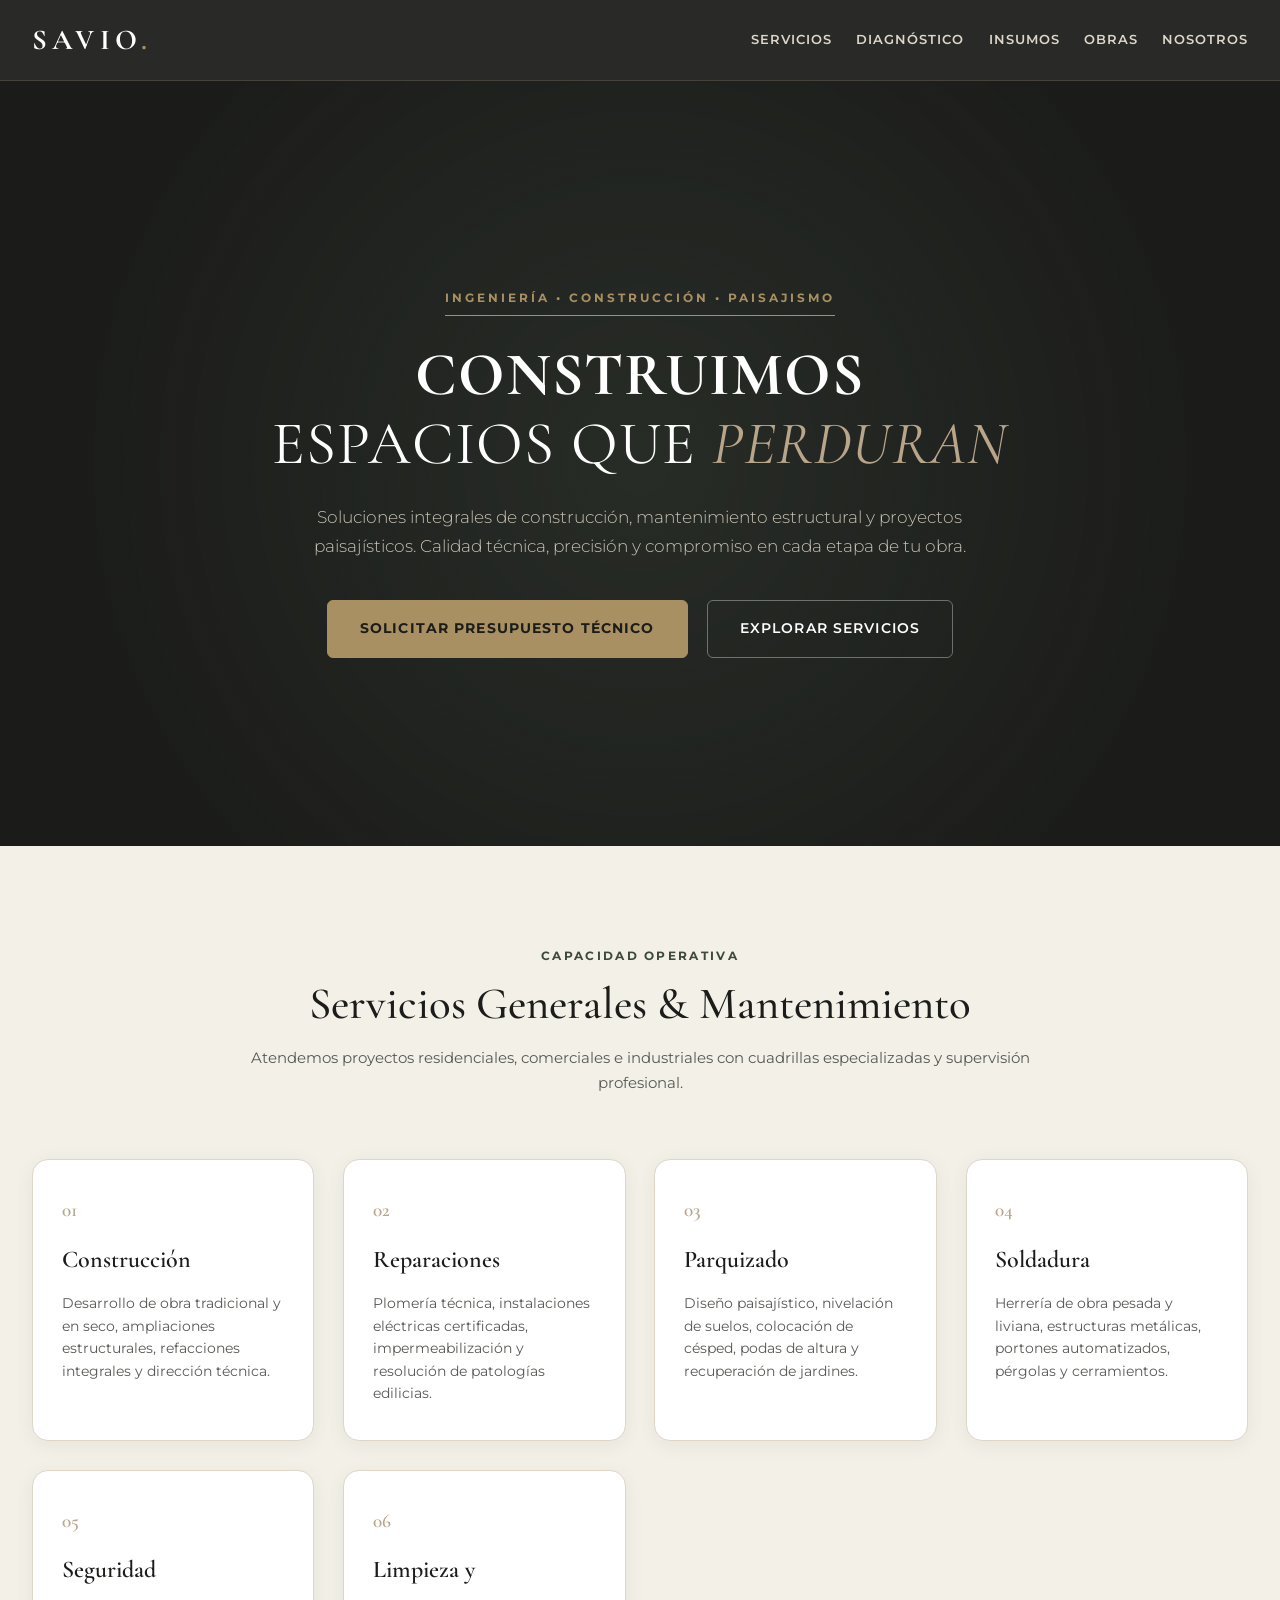
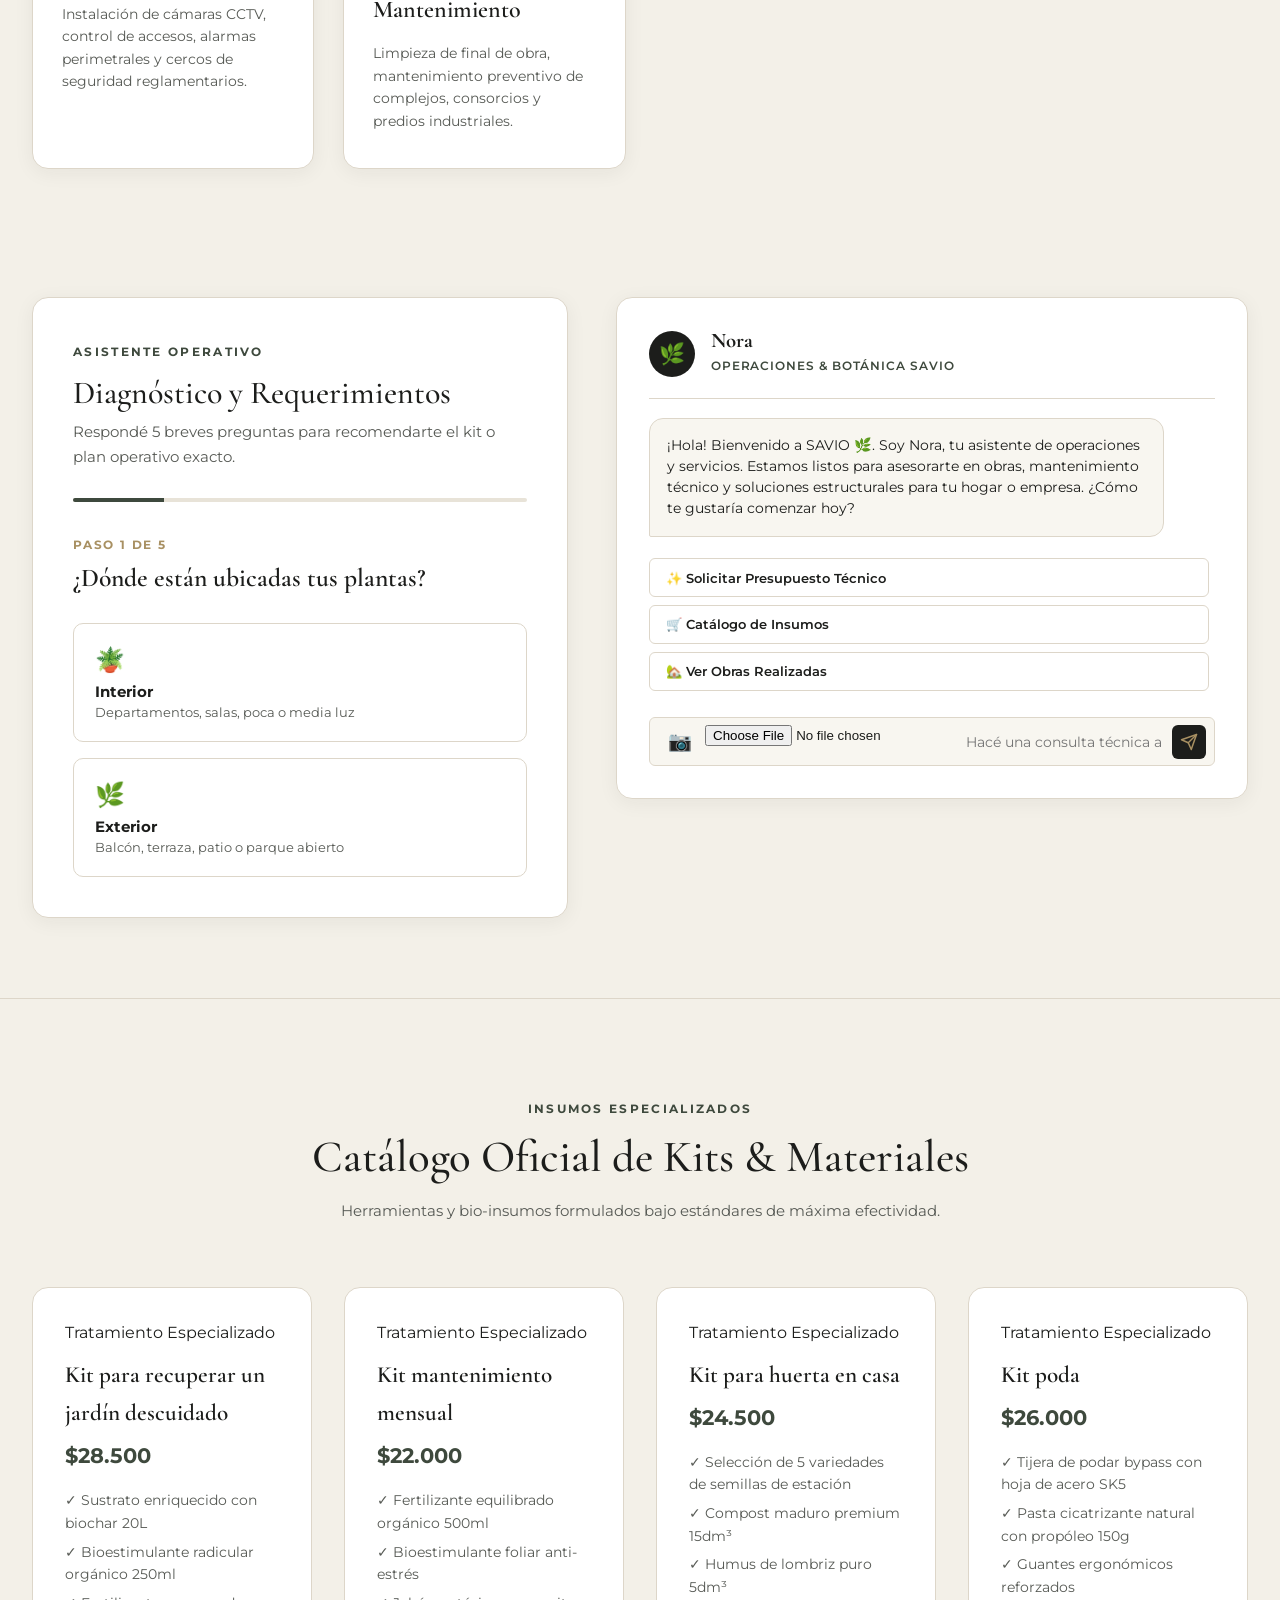
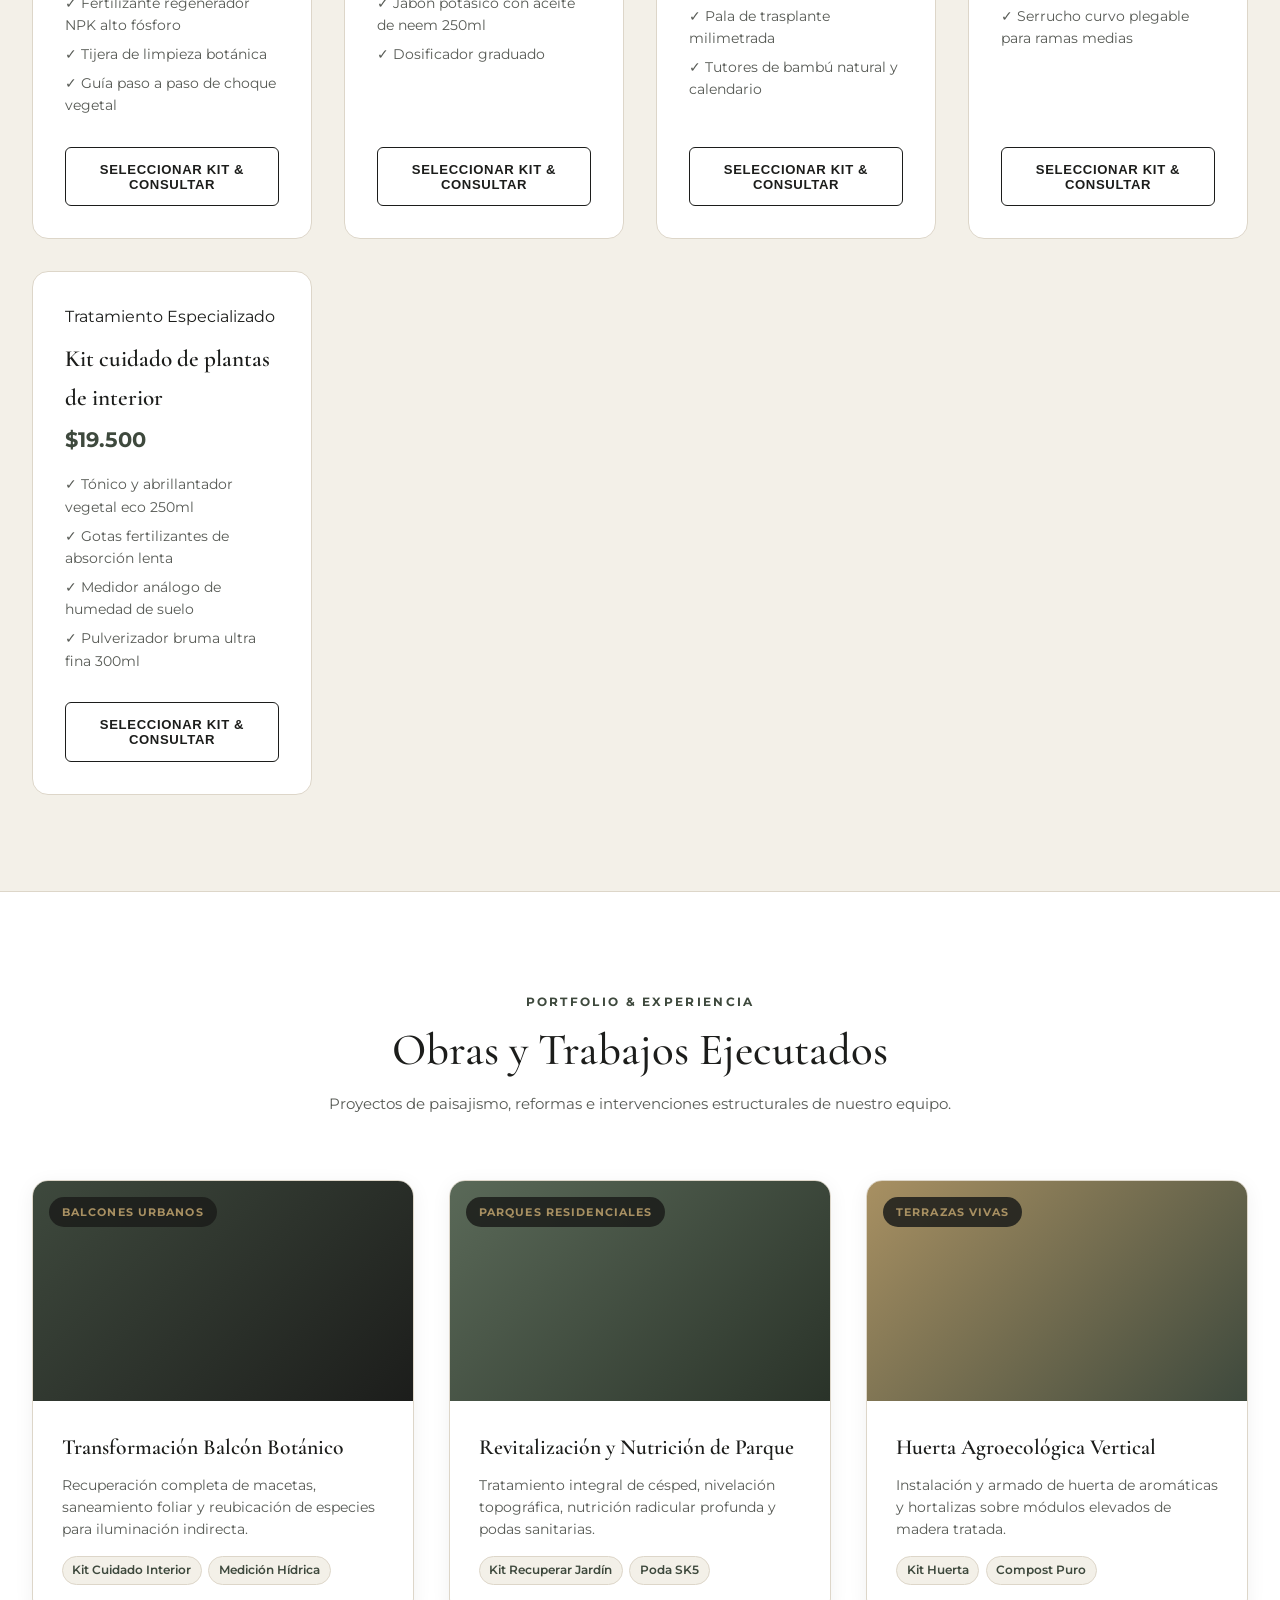
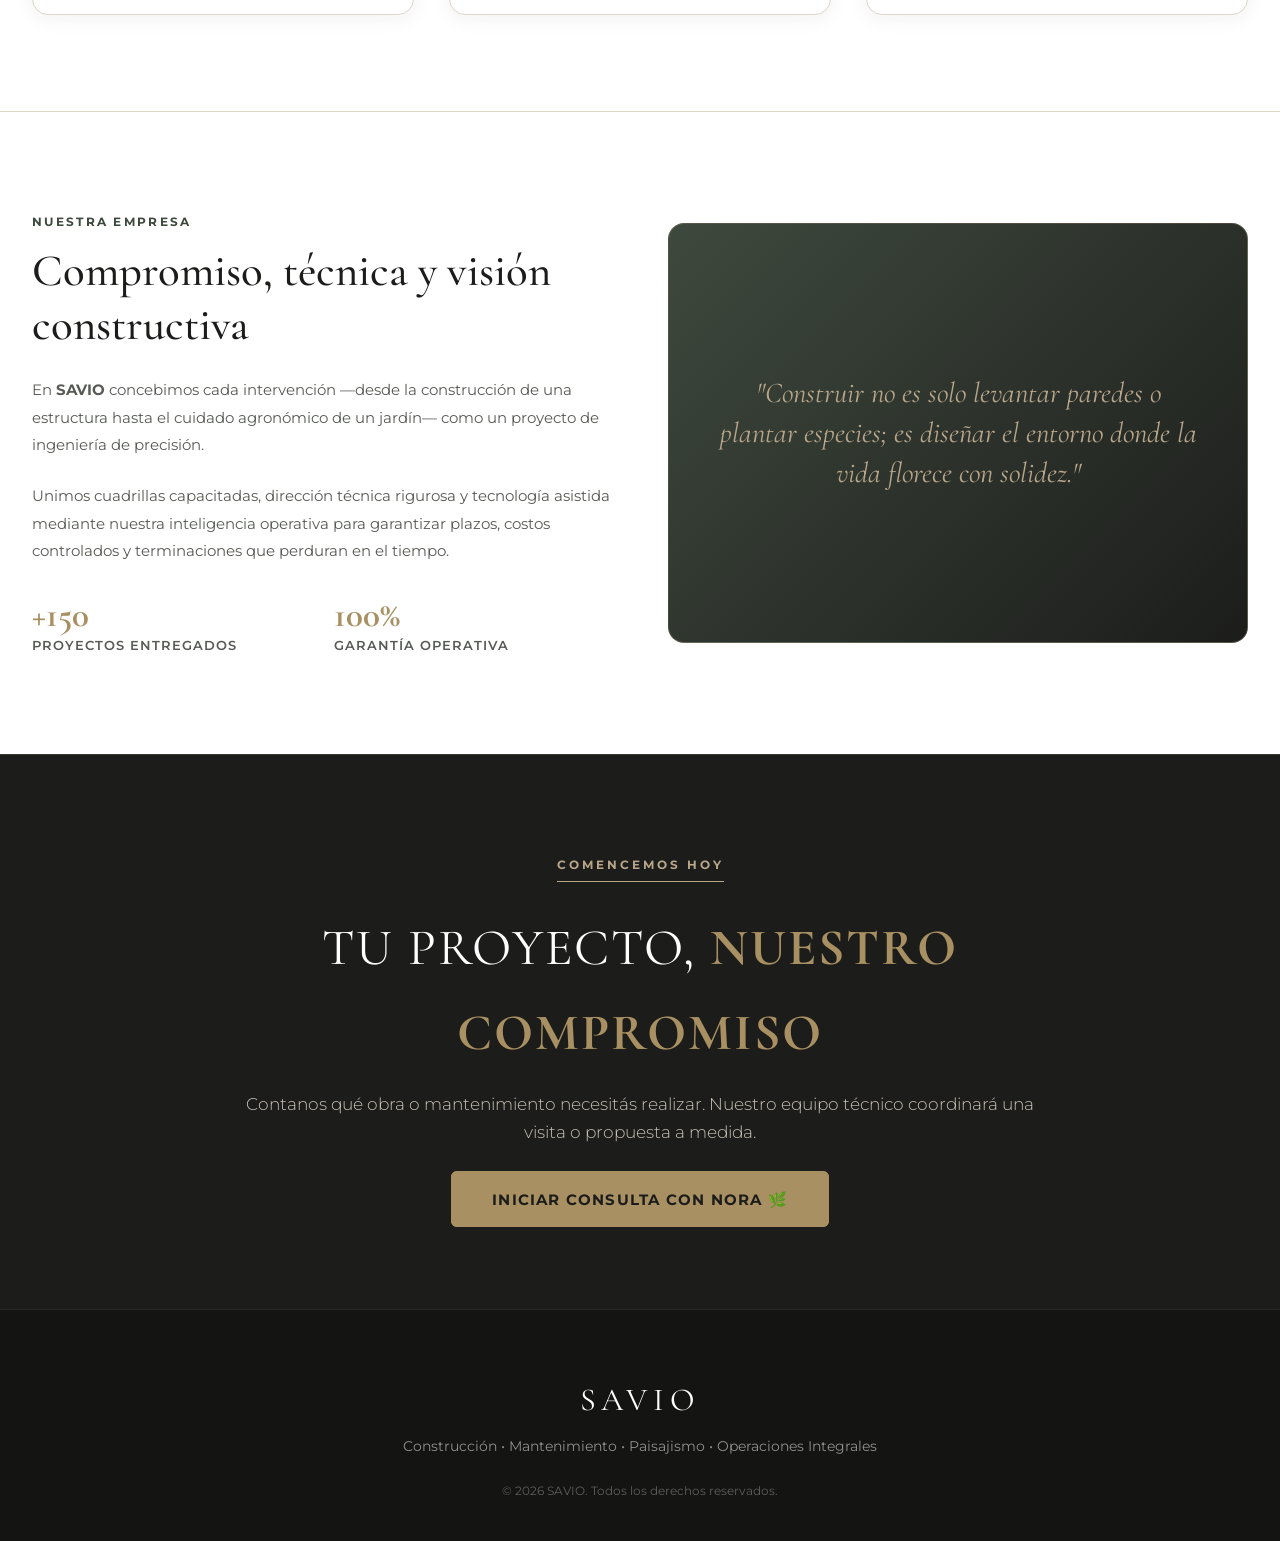
==== index.html @ 04348f71 "Ocultar acceso publico a la dashboard en la web institucional" ====
<!DOCTYPE html>
<html lang="es">
<head>
  <meta charset="UTF-8">
  <meta name="viewport" content="width=device-width, initial-scale=1.0">
  <title>SAVIO | Construcción, Mantenimiento & Servicios Generales</title>
  <link rel="preconnect" href="https://fonts.googleapis.com">
  <link rel="preconnect" href="https://fonts.gstatic.com" crossorigin>
  <link href="https://fonts.googleapis.com/css2?family=Cormorant+Garamond:ital,wght@0,400;0,500;0,600;0,700;1,400;1,600&family=Montserrat:wght@300;400;500;600;700&display=swap" rel="stylesheet">
  <link rel="stylesheet" href="styles.css">
</head>
<body>

  <!-- Navegación Institucional -->
  <nav class="site-nav">
    <div class="nav-inner">
      <a href="#" class="nav-brand">SAVIO<span>.</span></a>
      <div class="nav-links">
        <a href="#servicios" class="nav-link">Servicios</a>
        <a href="#diagnostico" class="nav-link">Diagnóstico</a>
        <a href="#catalogo" class="nav-link">Insumos</a>
        <a href="#obras" class="nav-link">Obras</a>
        <a href="#nosotros" class="nav-link">Nosotros</a>
      </div>
    </div>
  </nav>

  <!-- Hero Arquitectónico -->
  <header class="hero-section">
    <div class="hero-overlay"></div>
    <div class="hero-content">
      <span class="hero-tag">Ingeniería • Construcción • Paisajismo</span>
      <h1 class="hero-title"><strong>CONSTRUIMOS</strong><br>espacios que <em>perduran</em></h1>
      <p class="hero-desc">
        Soluciones integrales de construcción, mantenimiento estructural y proyectos paisajísticos. Calidad técnica, precisión y compromiso en cada etapa de tu obra.
      </p>
      <div class="hero-buttons">
        <a href="#diagnostico" class="btn-primary">Solicitar Presupuesto Técnico</a>
        <a href="#servicios" class="btn-secondary">Explorar Servicios</a>
      </div>
    </div>
  </header>

  <!-- Botón Flotante para Móviles (Nora FAB Grafito/Dorado) -->
  <button type="button" id="nora-fab-toggle" class="nora-fab" aria-label="Abrir asistente Nora">
    <span>🌿 Consultar a Nora</span>
  </button>

  <!-- Sección: Servicios Generales Minimalistas -->
  <section id="servicios" class="services-section">
    <div class="section-head">
      <span class="badge-arch">Capacidad Operativa</span>
      <h2 class="section-title">Servicios Generales & Mantenimiento</h2>
      <p class="section-desc">Atendemos proyectos residenciales, comerciales e industriales con cuadrillas especializadas y supervisión profesional.</p>
    </div>

    <div class="services-grid">
      <div class="service-card">
        <span class="service-num">01</span>
        <h3 class="service-title">Construcción</h3>
        <p class="service-text">Desarrollo de obra tradicional y en seco, ampliaciones estructurales, refacciones integrales y dirección técnica.</p>
      </div>

      <div class="service-card">
        <span class="service-num">02</span>
        <h3 class="service-title">Reparaciones</h3>
        <p class="service-text">Plomería técnica, instalaciones eléctricas certificadas, impermeabilización y resolución de patologías edilicias.</p>
      </div>

      <div class="service-card">
        <span class="service-num">03</span>
        <h3 class="service-title">Parquizado</h3>
        <p class="service-text">Diseño paisajístico, nivelación de suelos, colocación de césped, podas de altura y recuperación de jardines.</p>
      </div>

      <div class="service-card">
        <span class="service-num">04</span>
        <h3 class="service-title">Soldadura</h3>
        <p class="service-text">Herrería de obra pesada y liviana, estructuras metálicas, portones automatizados, pérgolas y cerramientos.</p>
      </div>

      <div class="service-card">
        <span class="service-num">05</span>
        <h3 class="service-title">Seguridad</h3>
        <p class="service-text">Instalación de cámaras CCTV, control de accesos, alarmas perimetrales y cercos de seguridad reglamentarios.</p>
      </div>

      <div class="service-card">
        <span class="service-num">06</span>
        <h3 class="service-title">Limpieza y Mantenimiento</h3>
        <p class="service-text">Limpieza de final de obra, mantenimiento preventivo de complejos, consorcios y predios industriales.</p>
      </div>
    </div>
  </section>

  <!-- Diagnóstico Botánico / Asistente & Nora Column -->
  <main class="main-layout">
    <section id="diagnostico" class="assistant-column" aria-label="Asistente de Jardinería y Presupuestos">
      <div class="card quiz-card">
        <div class="quiz-header">
          <span class="badge-arch">Asistente Operativo</span>
          <h2 class="section-title" style="font-size:2rem; margin-bottom:0.4rem;">Diagnóstico y Requerimientos</h2>
          <p class="section-desc" style="margin-bottom:1rem;">Respondé 5 breves preguntas para recomendarte el kit o plan operativo exacto.</p>
          <div class="progress-bar-container">
            <div id="quiz-progress" class="progress-bar" style="width: 20%;"></div>
          </div>
        </div>

        <div id="quiz-container" class="quiz-body">
          <div class="step-card" id="quiz-step-content">
            <span class="step-number" id="step-indicator">Paso 1 de 5</span>
            <h3 class="question-text" id="question-title">¿Dónde están ubicadas tus plantas?</h3>
            <div class="options-grid" id="options-container">
              <!-- Renderizado dinámico de pasos -->
            </div>
          </div>
        </div>

        <div id="quiz-result" class="quiz-result hidden">
          <!-- Renderizado dinámico del Kit y cross-selling -->
        </div>
      </div>
    </section>

    <!-- Asistente Nora -->
    <aside id="nora-widget" class="nora-column" aria-label="Agente Nora">
      <div class="card nora-card">
        <div class="nora-header">
          <div class="avatar-wrap">
            <div class="nora-avatar"><span>🌿</span></div>
            <span class="online-indicator" title="En línea"></span>
          </div>
          <div class="nora-info">
            <h3 class="nora-name">Nora</h3>
            <span class="nora-role">Operaciones & Botánica Savio</span>
          </div>
          <button type="button" id="nora-close-btn" class="nora-close-btn" aria-label="Cerrar chat">&times;</button>
        </div>

        <div id="nora-chat-container" class="nora-chat-container">
          <!-- Inyección de bienvenida proactiva y respuestas rápidas -->
        </div>

        <div class="nora-input-bar">
          <button type="button" id="nora-media-btn" style="background:transparent; color:var(--bg-grafito); font-size:1.2rem; width:auto; padding:0 0.3rem;" title="Subir o tomar foto">📷</button>
          <input type="file" id="nora-file-input" accept="image/*" class="hidden">
          <input type="text" id="nora-user-input" placeholder="Hacé una consulta técnica a Nora..." autocomplete="off">
          <button type="button" id="nora-send-btn" aria-label="Enviar consulta">
            <svg width="18" height="18" viewBox="0 0 24 24" fill="none" stroke="currentColor" stroke-width="2" stroke-linecap="round" stroke-linejoin="round">
              <line x1="22" y1="2" x2="11" y2="13"></line>
              <polygon points="22 2 15 22 11 13 2 9 22 2"></polygon>
            </svg>
          </button>
        </div>
      </div>
    </aside>
  </main>

  <!-- Catálogo de Insumos -->
  <section id="catalogo" class="content-section">
    <div class="section-head">
      <span class="badge-arch">Insumos Especializados</span>
      <h2 class="section-title">Catálogo Oficial de Kits & Materiales</h2>
      <p class="section-desc">Herramientas y bio-insumos formulados bajo estándares de máxima efectividad.</p>
    </div>
    <div class="catalog-grid" id="catalog-kits-grid">
      <!-- Generado dinámicamente -->
    </div>
  </section>

  <!-- Obras Realizadas -->
  <section id="obras" class="content-section" style="background: var(--white);">
    <div class="section-head">
      <span class="badge-arch">Portfolio & Experiencia</span>
      <h2 class="section-title">Obras y Trabajos Ejecutados</h2>
      <p class="section-desc">Proyectos de paisajismo, reformas e intervenciones estructurales de nuestro equipo.</p>
    </div>
    <div class="editorial-grid">
      <article class="editorial-card">
        <div class="editorial-img-wrap">
          <div class="editorial-placeholder-img img-balcon"></div>
          <span class="editorial-category">Balcones Urbanos</span>
        </div>
        <div class="editorial-body">
          <h3 class="editorial-title">Transformación Balcón Botánico</h3>
          <p class="editorial-desc">Recuperación completa de macetas, saneamiento foliar y reubicación de especies para iluminación indirecta.</p>
          <div class="editorial-tags">
            <span class="tag-pill">Kit Cuidado Interior</span>
            <span class="tag-pill">Medición Hídrica</span>
          </div>
        </div>
      </article>

      <article class="editorial-card">
        <div class="editorial-img-wrap">
          <div class="editorial-placeholder-img img-parque"></div>
          <span class="editorial-category">Parques Residenciales</span>
        </div>
        <div class="editorial-body">
          <h3 class="editorial-title">Revitalización y Nutrición de Parque</h3>
          <p class="editorial-desc">Tratamiento integral de césped, nivelación topográfica, nutrición radicular profunda y podas sanitarias.</p>
          <div class="editorial-tags">
            <span class="tag-pill">Kit Recuperar Jardín</span>
            <span class="tag-pill">Poda SK5</span>
          </div>
        </div>
      </article>

      <article class="editorial-card">
        <div class="editorial-img-wrap">
          <div class="editorial-placeholder-img img-huerta"></div>
          <span class="editorial-category">Terrazas Vivas</span>
        </div>
        <div class="editorial-body">
          <h3 class="editorial-title">Huerta Agroecológica Vertical</h3>
          <p class="editorial-desc">Instalación y armado de huerta de aromáticas y hortalizas sobre módulos elevados de madera tratada.</p>
          <div class="editorial-tags">
            <span class="tag-pill">Kit Huerta</span>
            <span class="tag-pill">Compost Puro</span>
          </div>
        </div>
      </article>
    </div>
  </section>

  <!-- Sección Sobre Nosotros (Dos Columnas) -->
  <section id="nosotros" class="about-section">
    <div class="about-container">
      <div class="about-text">
        <span class="badge-arch">Nuestra Empresa</span>
        <h2>Compromiso, técnica y visión constructiva</h2>
        <p>
          En <strong>SAVIO</strong> concebimos cada intervención —desde la construcción de una estructura hasta el cuidado agronómico de un jardín— como un proyecto de ingeniería de precisión.
        </p>
        <p>
          Unimos cuadrillas capacitadas, dirección técnica rigurosa y tecnología asistida mediante nuestra inteligencia operativa para garantizar plazos, costos controlados y terminaciones que perduran en el tiempo.
        </p>
        <div class="about-highlights">
          <div class="highlight-item">
            <strong>+150</strong>
            <span>Proyectos Entregados</span>
          </div>
          <div class="highlight-item">
            <strong>100%</strong>
            <span>Garantía Operativa</span>
          </div>
        </div>
      </div>
      <div class="about-visual">
        <blockquote class="visual-quote">
          "Construir no es solo levantar paredes o plantar especies; es diseñar el entorno donde la vida florece con solidez."
        </blockquote>
      </div>
    </div>
  </section>

  <!-- Bloque CTA Institucional -->
  <section class="cta-banner">
    <div class="cta-inner">
      <span class="hero-tag" style="color:var(--accent-arena); border-color:var(--accent-arena);">Comencemos Hoy</span>
      <h2 class="cta-title">TU PROYECTO, <strong>NUESTRO COMPROMISO</strong></h2>
      <p class="cta-desc">Contanos qué obra o mantenimiento necesitás realizar. Nuestro equipo técnico coordinará una visita o propuesta a medida.</p>
      <a href="#diagnostico" class="btn-primary" style="padding:1.1rem 2.5rem; font-size:0.95rem;">Iniciar Consulta con Nora 🌿</a>
    </div>
  </section>

  <!-- Footer -->
  <footer class="site-footer">
    <div class="footer-inner">
      <div class="footer-brand">SAVIO</div>
      <p style="font-size:0.85rem; margin-top:0.5rem;">Construcción • Mantenimiento • Paisajismo • Operaciones Integrales</p>
      <p style="font-size:0.75rem; margin-top:1.5rem; opacity:0.6;">© 2026 SAVIO. Todos los derechos reservados.</p>
    </div>
  </footer>

  <script type="module" src="app.js"></script>
</body>
</html>
---- styles.css ----
:root {
  --bg-grafito: #1C1D1B;
  --accent-oliva: #3E493D;
  --accent-arena: #B8A58A;
  --bg-marfil: #F3F0E8;
  --accent-dorado: #A89062;
  --white: #FFFFFF;
  
  --text-primary: #1C1D1B;
  --text-muted: #575A55;
  --border-color: #DDD6C9;
  --border-subtle: rgba(28, 29, 27, 0.12);
  
  --font-serif: 'Cormorant Garamond', Georgia, serif;
  --font-sans: 'Montserrat', -apple-system, BlinkMacSystemFont, sans-serif;
  
  --radius-lg: 16px;
  --radius-md: 10px;
  --radius-sm: 6px;
  --shadow-subtle: 0 4px 20px rgba(28, 29, 27, 0.06);
  --shadow-elevated: 0 12px 36px rgba(28, 29, 27, 0.12);
  --transition: all 0.3s cubic-bezier(0.16, 1, 0.3, 1);
}

*, *::before, *::after {
  box-sizing: border-box;
  margin: 0;
  padding: 0;
}

html {
  scroll-behavior: smooth;
}

body {
  background-color: var(--bg-marfil);
  color: var(--text-primary);
  font-family: var(--font-sans);
  line-height: 1.65;
  -webkit-font-smoothing: antialiased;
  min-height: 100vh;
}

/* 1. Header & Navegación Institucional */
.site-nav {
  position: sticky;
  top: 0;
  z-index: 100;
  background: rgba(28, 29, 27, 0.94);
  backdrop-filter: blur(12px);
  -webkit-backdrop-filter: blur(12px);
  border-bottom: 1px solid rgba(184, 165, 138, 0.2);
  padding: 1rem 2rem;
}

.nav-inner {
  max-width: 1280px;
  margin: 0 auto;
  display: flex;
  align-items: center;
  justify-content: space-between;
}

.nav-brand {
  font-family: var(--font-serif);
  font-size: 1.8rem;
  font-weight: 700;
  letter-spacing: 0.18em;
  text-transform: uppercase;
  color: var(--white);
  text-decoration: none;
}

.nav-brand span {
  color: var(--accent-dorado);
}

.nav-links {
  display: flex;
  gap: 1.5rem;
  align-items: center;
}

.nav-link {
  text-decoration: none;
  font-size: 0.8rem;
  font-weight: 600;
  letter-spacing: 0.08em;
  text-transform: uppercase;
  color: #DDD6C9;
  transition: var(--transition);
}

.nav-link:hover, .nav-link.active {
  color: var(--accent-dorado);
}

.nav-cta {
  background: var(--accent-dorado);
  color: var(--bg-grafito) !important;
  padding: 0.5rem 1.1rem;
  border-radius: var(--radius-sm);
  font-weight: 700 !important;
}

.nav-cta:hover {
  background: var(--accent-arena);
  color: var(--bg-grafito) !important;
}

/* 2. Hero Arquitectónico */
.hero-section {
  position: relative;
  min-height: 85vh;
  display: flex;
  align-items: center;
  justify-content: center;
  text-align: center;
  background: var(--bg-grafito);
  color: var(--white);
  padding: 6rem 2rem 5rem;
  overflow: hidden;
}

.hero-overlay {
  position: absolute;
  top: 0; left: 0; right: 0; bottom: 0;
  background: radial-gradient(circle at center, rgba(62, 73, 61, 0.35) 0%, rgba(28, 29, 27, 0.95) 75%);
  z-index: 1;
}

.hero-content {
  position: relative;
  z-index: 2;
  max-width: 900px;
  margin: 0 auto;
}

.hero-tag {
  display: inline-block;
  font-size: 0.75rem;
  font-weight: 700;
  letter-spacing: 0.25em;
  text-transform: uppercase;
  color: var(--accent-dorado);
  margin-bottom: 1.5rem;
  border-bottom: 1px solid var(--accent-dorado);
  padding-bottom: 0.4rem;
}

.hero-title {
  font-family: var(--font-serif);
  font-size: 3.8rem;
  font-weight: 400;
  line-height: 1.15;
  letter-spacing: 0.02em;
  margin-bottom: 1.5rem;
  text-transform: uppercase;
}

.hero-title strong {
  font-weight: 700;
  color: var(--white);
}

.hero-title em {
  font-style: italic;
  font-weight: 400;
  color: var(--accent-arena);
}

.hero-desc {
  font-size: 1.05rem;
  color: #C8C2B5;
  max-width: 680px;
  margin: 0 auto 2.5rem;
  font-weight: 300;
  line-height: 1.7;
}

.hero-buttons {
  display: flex;
  gap: 1.2rem;
  justify-content: center;
  flex-wrap: wrap;
}

.btn-primary {
  background: var(--accent-dorado);
  color: var(--bg-grafito);
  padding: 1rem 2rem;
  font-weight: 700;
  font-size: 0.88rem;
  letter-spacing: 0.08em;
  text-transform: uppercase;
  text-decoration: none;
  border-radius: var(--radius-sm);
  transition: var(--transition);
  border: 1px solid var(--accent-dorado);
  cursor: pointer;
}

.btn-primary:hover {
  background: var(--accent-arena);
  border-color: var(--accent-arena);
}

.btn-secondary {
  background: transparent;
  color: var(--white);
  padding: 1rem 2rem;
  font-weight: 600;
  font-size: 0.88rem;
  letter-spacing: 0.08em;
  text-transform: uppercase;
  text-decoration: none;
  border-radius: var(--radius-sm);
  border: 1px solid rgba(255, 255, 255, 0.35);
  transition: var(--transition);
  cursor: pointer;
}

.btn-secondary:hover {
  border-color: var(--accent-dorado);
  color: var(--accent-dorado);
}

/* 3. Sección de Servicios Minimalista */
.services-section {
  padding: 6rem 2rem;
  background: var(--bg-marfil);
}

.section-head {
  text-align: center;
  max-width: 780px;
  margin: 0 auto 4rem;
}

.badge-arch {
  display: inline-block;
  font-size: 0.72rem;
  letter-spacing: 0.2em;
  font-weight: 700;
  text-transform: uppercase;
  color: var(--accent-oliva);
  margin-bottom: 0.8rem;
}

.section-title {
  font-family: var(--font-serif);
  font-size: 2.8rem;
  font-weight: 500;
  line-height: 1.2;
  color: var(--bg-grafito);
  margin-bottom: 0.8rem;
}

.section-desc {
  font-size: 0.95rem;
  color: var(--text-muted);
  font-weight: 400;
}

.services-grid {
  max-width: 1280px;
  margin: 0 auto;
  display: grid;
  grid-template-columns: repeat(auto-fit, minmax(260px, 1fr));
  gap: 1.8rem;
}

.service-card {
  background: var(--white);
  border: 1px solid var(--border-color);
  border-radius: var(--radius-lg);
  padding: 2.2rem 1.8rem;
  display: flex;
  flex-direction: column;
  transition: var(--transition);
  box-shadow: var(--shadow-subtle);
}

.service-card:hover {
  transform: translateY(-6px);
  border-color: var(--accent-dorado);
  box-shadow: var(--shadow-elevated);
}

.service-num {
  font-family: var(--font-serif);
  font-size: 1.2rem;
  font-weight: 600;
  color: var(--accent-arena);
  margin-bottom: 0.8rem;
}

.service-title {
  font-family: var(--font-serif);
  font-size: 1.5rem;
  font-weight: 600;
  color: var(--bg-grafito);
  margin-bottom: 0.8rem;
}

.service-text {
  font-size: 0.88rem;
  color: var(--text-muted);
  line-height: 1.6;
}

/* 4. Layout Diagnóstico & Agente Nora */
.main-layout {
  max-width: 1280px;
  width: 100%;
  margin: 0 auto;
  padding: 2rem 2rem 5rem;
  display: grid;
  grid-template-columns: 1fr;
  gap: 2.5rem;
  align-items: start;
}

@media (min-width: 960px) {
  .main-layout {
    grid-template-columns: 1.45fr 1fr;
    gap: 3rem;
  }
}

.card {
  background: var(--white);
  border: 1px solid var(--border-color);
  border-radius: var(--radius-lg);
  box-shadow: var(--shadow-subtle);
}

.quiz-card {
  padding: 2.5rem;
}

.progress-bar-container {
  width: 100%;
  height: 4px;
  background: #E8E3D8;
  border-radius: 999px;
  overflow: hidden;
  margin: 1.8rem 0;
}

.progress-bar {
  height: 100%;
  background: var(--accent-oliva);
  transition: width 0.4s ease;
}

.step-number {
  font-size: 0.75rem;
  font-weight: 700;
  letter-spacing: 0.15em;
  text-transform: uppercase;
  color: var(--accent-dorado);
  margin-bottom: 0.4rem;
}

.question-text {
  font-family: var(--font-serif);
  font-size: 1.6rem;
  font-weight: 600;
  color: var(--bg-grafito);
  margin-bottom: 1.5rem;
}

.options-grid {
  display: grid;
  grid-template-columns: 1fr;
  gap: 1rem;
}

@media (min-width: 550px) {
  .options-grid {
    grid-template-columns: repeat(auto-fit, minmax(220px, 1fr));
  }
}

.option-btn {
  display: flex;
  flex-direction: column;
  align-items: flex-start;
  text-align: left;
  background: var(--white);
  border: 1.5px solid var(--border-color);
  border-radius: var(--radius-md);
  padding: 1.3rem;
  cursor: pointer;
  transition: var(--transition);
  font-family: var(--font-sans);
}

.option-btn:hover {
  border-color: var(--bg-grafito);
  background: #FAF8F4;
  transform: translateY(-2px);
}

.option-icon {
  font-size: 1.5rem;
  margin-bottom: 0.5rem;
}

.option-label {
  font-size: 0.95rem;
  font-weight: 700;
  color: var(--bg-grafito);
  margin-bottom: 0.25rem;
}

.option-sub {
  font-size: 0.8rem;
  color: var(--text-muted);
}

/* 5. Agente Nora & Chat */
.nora-card {
  padding: 2rem;
  display: flex;
  flex-direction: column;
  position: sticky;
  top: 5rem;
  background: var(--white);
  border: 1px solid var(--border-color);
}

.nora-header {
  display: flex;
  align-items: center;
  gap: 1rem;
  padding-bottom: 1.2rem;
  border-bottom: 1px solid var(--border-color);
  margin-bottom: 1.2rem;
}

.nora-avatar {
  width: 46px;
  height: 46px;
  background: var(--bg-grafito);
  color: var(--accent-dorado);
  border-radius: 50%;
  display: flex;
  align-items: center;
  justify-content: center;
  font-size: 1.3rem;
}

.nora-name {
  font-family: var(--font-serif);
  font-size: 1.3rem;
  font-weight: 700;
  color: var(--bg-grafito);
  line-height: 1.1;
}

.nora-role {
  font-size: 0.72rem;
  letter-spacing: 0.08em;
  color: var(--accent-oliva);
  text-transform: uppercase;
  font-weight: 600;
}

.nora-close-btn {
  display: none;
  background: transparent;
  border: none;
  font-size: 1.8rem;
  color: var(--text-muted);
  cursor: pointer;
  margin-left: auto;
}

.nora-chat-container {
  min-height: 280px;
  max-height: 380px;
  overflow-y: auto;
  display: flex;
  flex-direction: column;
  gap: 0.85rem;
  padding-right: 0.4rem;
  margin-bottom: 1.2rem;
}

.nora-bubble {
  background: #F8F6F0;
  border: 1px solid var(--border-color);
  border-radius: 14px 14px 14px 2px;
  padding: 1rem 1.1rem;
  font-size: 0.88rem;
  line-height: 1.5;
  color: var(--bg-grafito);
  max-width: 92%;
  animation: fadeIn 0.3s ease;
}

.bubble-user {
  align-self: flex-end;
  background: var(--bg-grafito);
  color: var(--bg-marfil);
  border-radius: 14px 14px 2px 14px;
  padding: 0.85rem 1.1rem;
  font-size: 0.88rem;
  max-width: 85%;
  animation: fadeIn 0.3s ease;
}

.quick-replies-wrap {
  display: flex;
  flex-direction: column;
  gap: 0.5rem;
  margin-top: 0.5rem;
}

.quick-reply-btn {
  background: var(--white);
  border: 1px solid var(--border-color);
  color: var(--bg-grafito);
  border-radius: var(--radius-sm);
  padding: 0.65rem 1rem;
  font-size: 0.82rem;
  font-weight: 600;
  cursor: pointer;
  text-align: left;
  transition: var(--transition);
  font-family: var(--font-sans);
}

.quick-reply-btn:hover {
  border-color: var(--accent-dorado);
  background: #FAF8F4;
  transform: translateX(3px);
}

.nora-input-bar {
  display: flex;
  gap: 0.5rem;
  background: #F8F6F0;
  border: 1px solid var(--border-color);
  border-radius: var(--radius-sm);
  padding: 0.4rem 0.5rem 0.4rem 0.85rem;
}

.nora-input-bar input[type="text"] {
  flex: 1;
  background: transparent;
  border: none;
  outline: none;
  font-family: var(--font-sans);
  font-size: 0.88rem;
  color: var(--bg-grafito);
}

.nora-input-bar button {
  background: var(--bg-grafito);
  color: var(--accent-dorado);
  border: none;
  border-radius: var(--radius-sm);
  width: 34px;
  height: 34px;
  display: flex;
  align-items: center;
  justify-content: center;
  cursor: pointer;
}

/* FAB Móvil Grafito & Dorado */
.nora-fab {
  display: none;
  position: fixed;
  bottom: 1.5rem;
  right: 1.5rem;
  z-index: 999;
  background: var(--bg-grafito);
  color: var(--accent-dorado);
  border: 1.5px solid var(--accent-dorado);
  border-radius: 999px;
  padding: 0.85rem 1.4rem;
  font-size: 0.88rem;
  font-weight: 700;
  letter-spacing: 0.05em;
  box-shadow: 0 8px 24px rgba(28, 29, 27, 0.35);
  cursor: pointer;
  transition: var(--transition);
}

.nora-fab:hover {
  background: #2D2E2B;
}

@media (max-width: 767px) {
  .nora-fab { display: flex; align-items: center; gap: 0.5rem; }
  .nora-column { display: none; }
  .nora-column.mobile-open {
    display: block;
    position: fixed;
    top: 0; left: 0;
    width: 100vw; height: 100vh;
    z-index: 1000;
    background: rgba(0, 0, 0, 0.6);
    backdrop-filter: blur(6px);
    padding: 1rem;
  }
  .nora-column.mobile-open .nora-card {
    height: 100%;
    max-height: 94vh;
    overflow: hidden;
  }
  .nora-close-btn { display: block; }
}

/* 6. Catálogo de Insumos */
.content-section {
  padding: 6rem 2rem;
  border-top: 1px solid var(--border-color);
}

.catalog-grid {
  max-width: 1280px;
  margin: 0 auto;
  display: grid;
  grid-template-columns: repeat(auto-fit, minmax(280px, 1fr));
  gap: 2rem;
}

.catalog-card {
  background: var(--white);
  border: 1px solid var(--border-color);
  border-radius: var(--radius-lg);
  padding: 2rem;
  display: flex;
  flex-direction: column;
  transition: var(--transition);
}

.catalog-card:hover {
  border-color: var(--accent-dorado);
  transform: translateY(-4px);
  box-shadow: var(--shadow-elevated);
}

.catalog-title {
  font-family: var(--font-serif);
  font-size: 1.45rem;
  font-weight: 600;
  color: var(--bg-grafito);
  margin: 0.6rem 0 0.4rem;
}

.catalog-price {
  font-size: 1.3rem;
  font-weight: 700;
  color: var(--accent-oliva);
  margin-bottom: 1rem;
}

.catalog-items {
  list-style: none;
  margin-bottom: 1.5rem;
  flex: 1;
}

.catalog-items li {
  font-size: 0.85rem;
  color: var(--text-muted);
  margin-bottom: 0.4rem;
}

.btn-catalog-action {
  width: 100%;
  padding: 0.85rem;
  border: 1px solid var(--bg-grafito);
  background: transparent;
  color: var(--bg-grafito);
  font-weight: 700;
  font-size: 0.82rem;
  letter-spacing: 0.05em;
  text-transform: uppercase;
  border-radius: var(--radius-sm);
  cursor: pointer;
  transition: var(--transition);
}

.btn-catalog-action:hover {
  background: var(--bg-grafito);
  color: var(--white);
}

/* 7. Portfolio Obras */
.editorial-grid {
  max-width: 1280px;
  margin: 0 auto;
  display: grid;
  grid-template-columns: repeat(auto-fit, minmax(320px, 1fr));
  gap: 2.2rem;
}

.editorial-card {
  background: var(--white);
  border: 1px solid var(--border-color);
  border-radius: var(--radius-lg);
  overflow: hidden;
  box-shadow: var(--shadow-subtle);
  transition: var(--transition);
}

.editorial-card:hover {
  transform: translateY(-4px);
  box-shadow: var(--shadow-elevated);
}

.editorial-img-wrap {
  height: 220px;
  position: relative;
}

.img-balcon { background: linear-gradient(135deg, #3E493D 0%, #1C1D1B 100%); }
.img-parque { background: linear-gradient(135deg, #5A6958 0%, #2A3329 100%); }
.img-huerta { background: linear-gradient(135deg, #A89062 0%, #3E493D 100%); }

.editorial-placeholder-img { width: 100%; height: 100%; }

.editorial-category {
  position: absolute;
  top: 1rem; left: 1rem;
  background: rgba(28, 29, 27, 0.85);
  color: var(--accent-dorado);
  font-size: 0.7rem;
  font-weight: 700;
  letter-spacing: 0.1em;
  text-transform: uppercase;
  padding: 0.35rem 0.8rem;
  border-radius: 999px;
}

.editorial-body { padding: 1.8rem; }
.editorial-title { font-family: var(--font-serif); font-size: 1.35rem; font-weight: 600; margin-bottom: 0.6rem; color: var(--bg-grafito); }
.editorial-desc { font-size: 0.85rem; color: var(--text-muted); line-height: 1.6; margin-bottom: 1rem; }
.editorial-tags { display: flex; gap: 0.4rem; flex-wrap: wrap; }
.tag-pill { font-size: 0.72rem; padding: 0.25rem 0.6rem; background: var(--bg-marfil); border: 1px solid var(--border-color); border-radius: 999px; color: var(--accent-oliva); font-weight: 600; }

/* 8. Sección Sobre Nosotros (Dos Columnas) */
.about-section {
  padding: 6rem 2rem;
  background: var(--white);
  border-top: 1px solid var(--border-color);
}

.about-container {
  max-width: 1280px;
  margin: 0 auto;
  display: grid;
  grid-template-columns: 1fr;
  gap: 3.5rem;
  align-items: center;
}

@media (min-width: 900px) {
  .about-container {
    grid-template-columns: 1fr 1fr;
  }
}

.about-text h2 {
  font-family: var(--font-serif);
  font-size: 2.8rem;
  font-weight: 500;
  line-height: 1.2;
  color: var(--bg-grafito);
  margin-bottom: 1.5rem;
}

.about-text p {
  font-size: 0.95rem;
  color: var(--text-muted);
  line-height: 1.8;
  margin-bottom: 1.5rem;
}

.about-highlights {
  display: grid;
  grid-template-columns: 1fr 1fr;
  gap: 1.5rem;
  margin-top: 2rem;
}

.highlight-item strong {
  display: block;
  font-family: var(--font-serif);
  font-size: 2.2rem;
  color: var(--accent-dorado);
  line-height: 1;
}

.highlight-item span {
  font-size: 0.8rem;
  text-transform: uppercase;
  letter-spacing: 0.08em;
  color: var(--text-muted);
  font-weight: 600;
}

.about-visual {
  background: linear-gradient(135deg, var(--accent-oliva) 0%, var(--bg-grafito) 100%);
  border-radius: var(--radius-lg);
  min-height: 420px;
  display: flex;
  align-items: center;
  justify-content: center;
  padding: 3rem;
  color: var(--bg-marfil);
  text-align: center;
  border: 1px solid rgba(184, 165, 138, 0.3);
}

.visual-quote {
  font-family: var(--font-serif);
  font-size: 1.8rem;
  font-style: italic;
  line-height: 1.4;
  color: var(--accent-arena);
}

/* 9. Bloque CTA Institucional */
.cta-banner {
  background: var(--bg-grafito);
  color: var(--white);
  padding: 6rem 2rem;
  text-align: center;
  border-top: 1px solid rgba(184, 165, 138, 0.2);
}

.cta-inner {
  max-width: 820px;
  margin: 0 auto;
}

.cta-title {
  font-family: var(--font-serif);
  font-size: 3.2rem;
  font-weight: 400;
  letter-spacing: 0.04em;
  margin-bottom: 1rem;
  text-transform: uppercase;
}

.cta-title strong {
  font-weight: 700;
  color: var(--accent-dorado);
}

.cta-desc {
  font-size: 1.05rem;
  color: #C8C2B5;
  margin-bottom: 2.5rem;
  font-weight: 300;
}

/* Footer */
.site-footer {
  background: #141513;
  color: #8E908A;
  padding: 4rem 2rem 2.5rem;
  text-align: center;
  border-top: 1px solid rgba(255, 255, 255, 0.08);
}

.footer-brand {
  font-family: var(--font-serif);
  font-size: 2rem;
  letter-spacing: 0.18em;
  text-transform: uppercase;
  color: var(--white);
  margin-bottom: 0.5rem;
}

@keyframes fadeIn {
  from { opacity: 0; transform: translateY(6px); }
  to { opacity: 1; transform: translateY(0); }
}
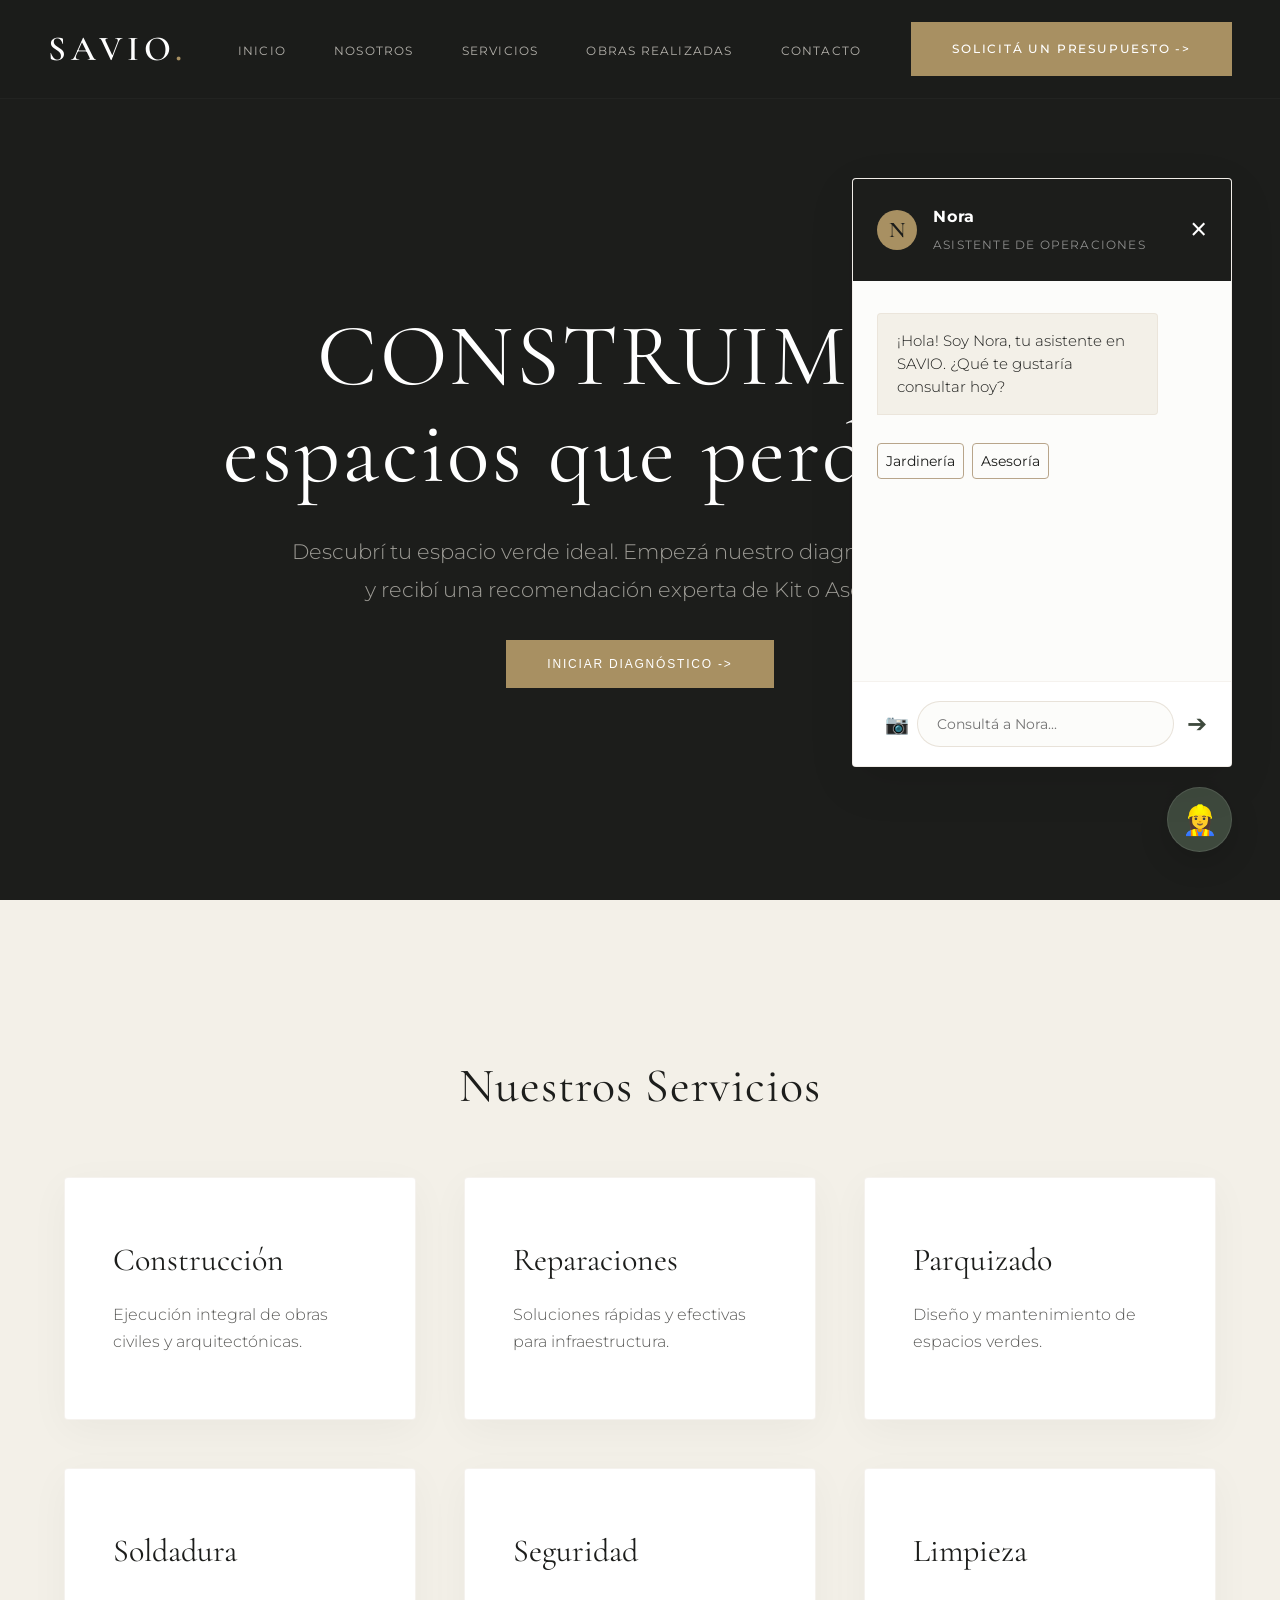
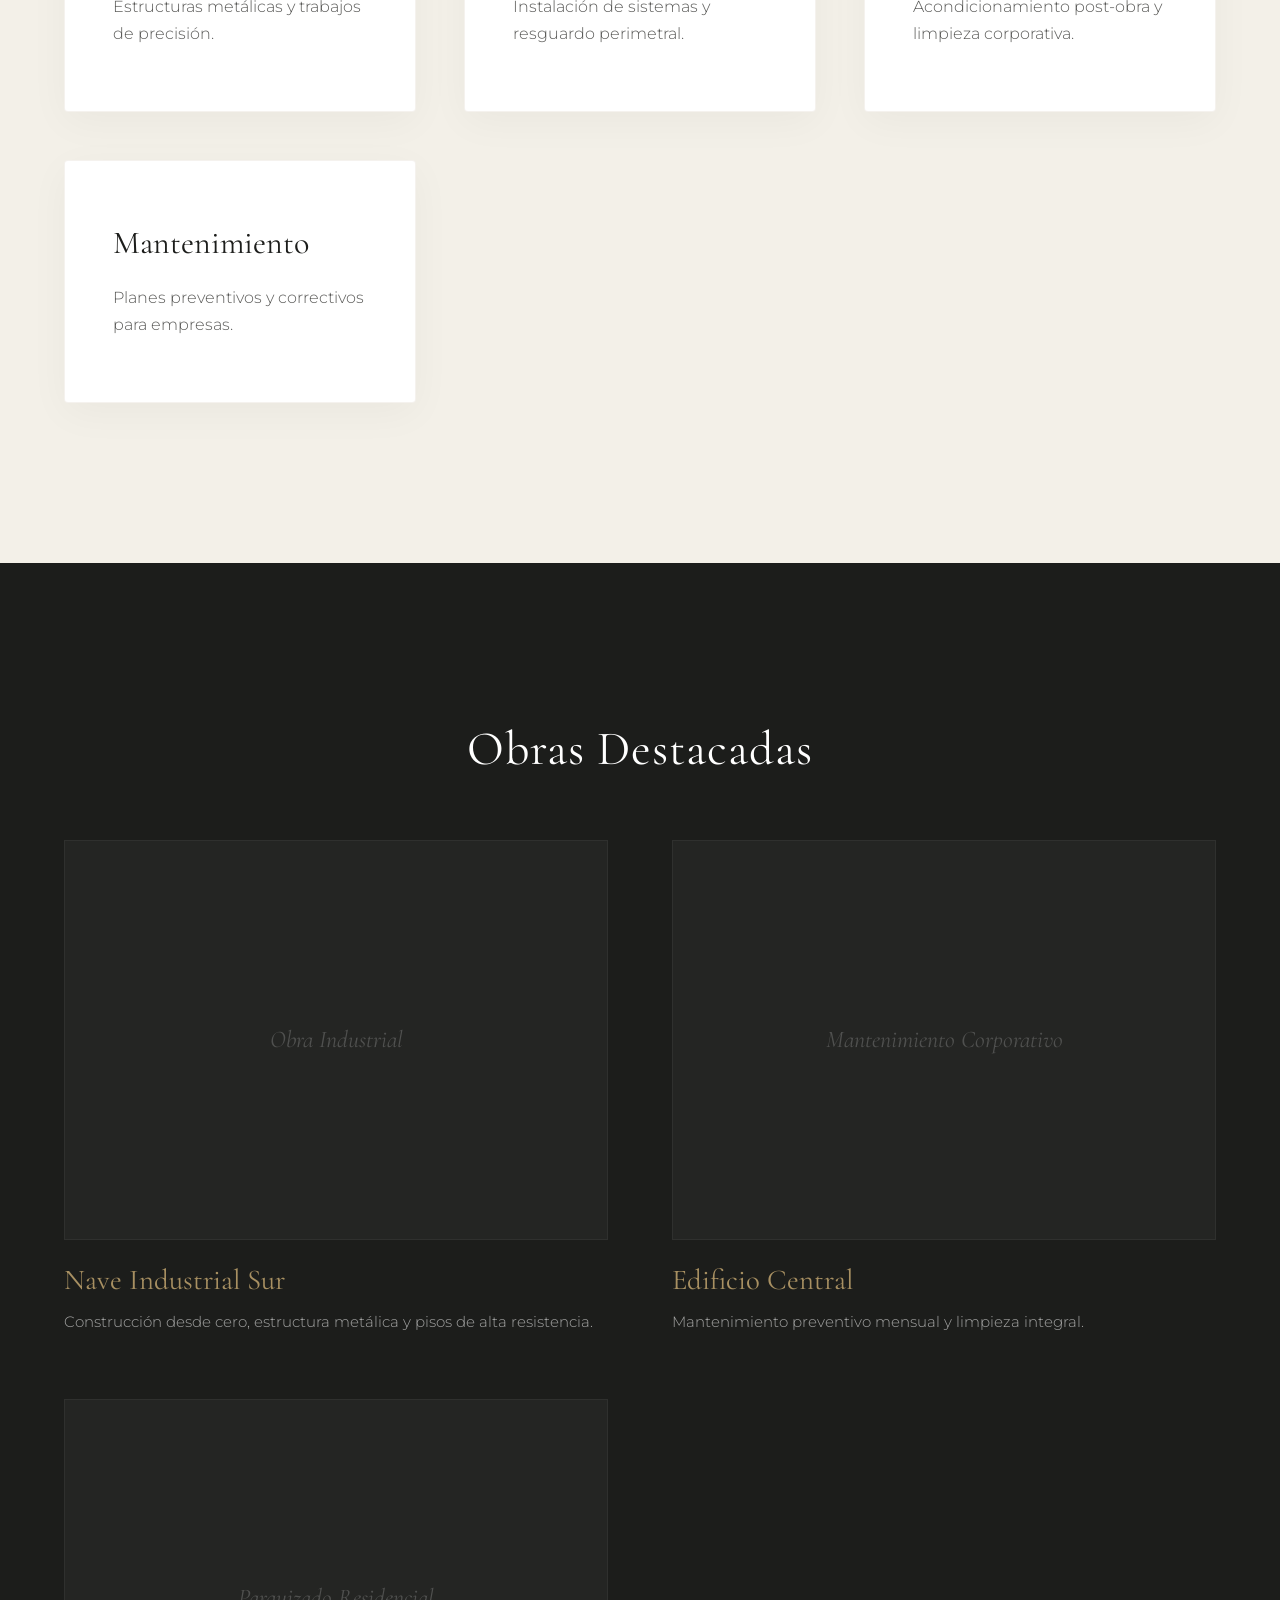
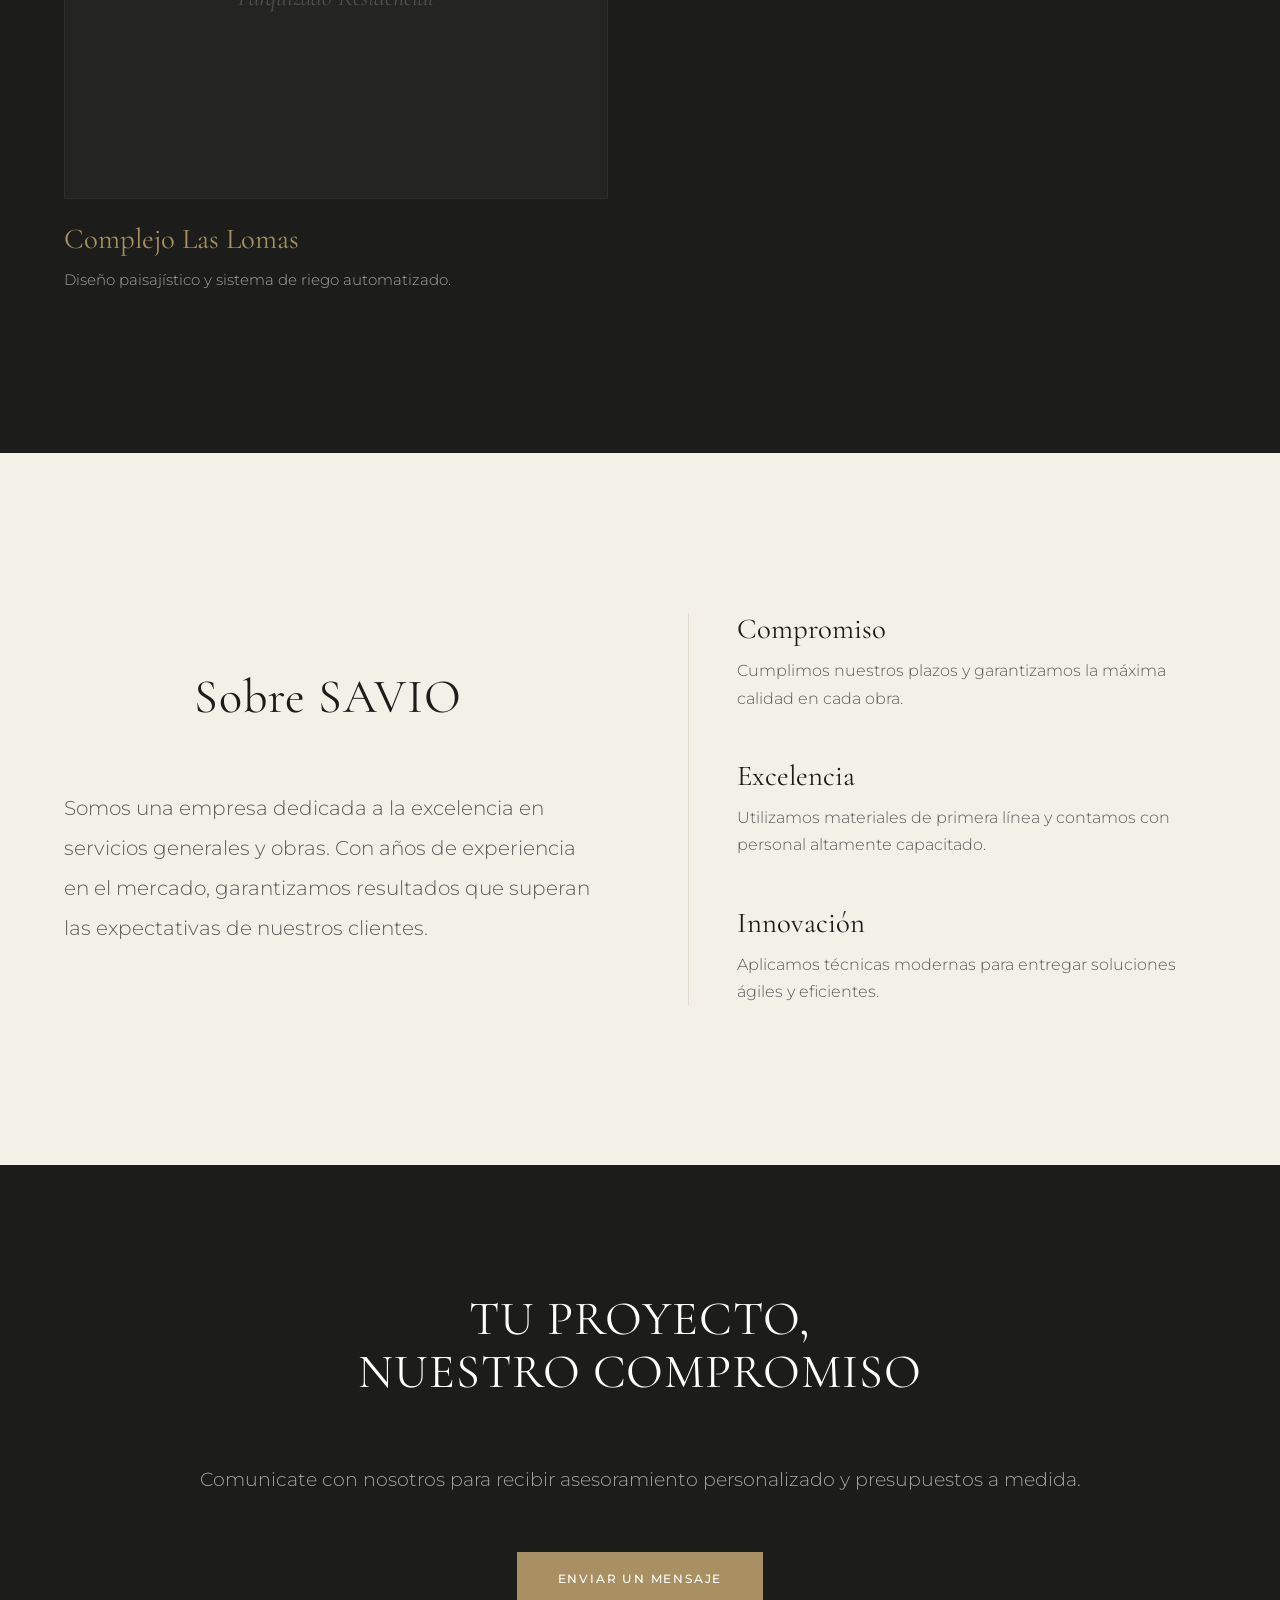
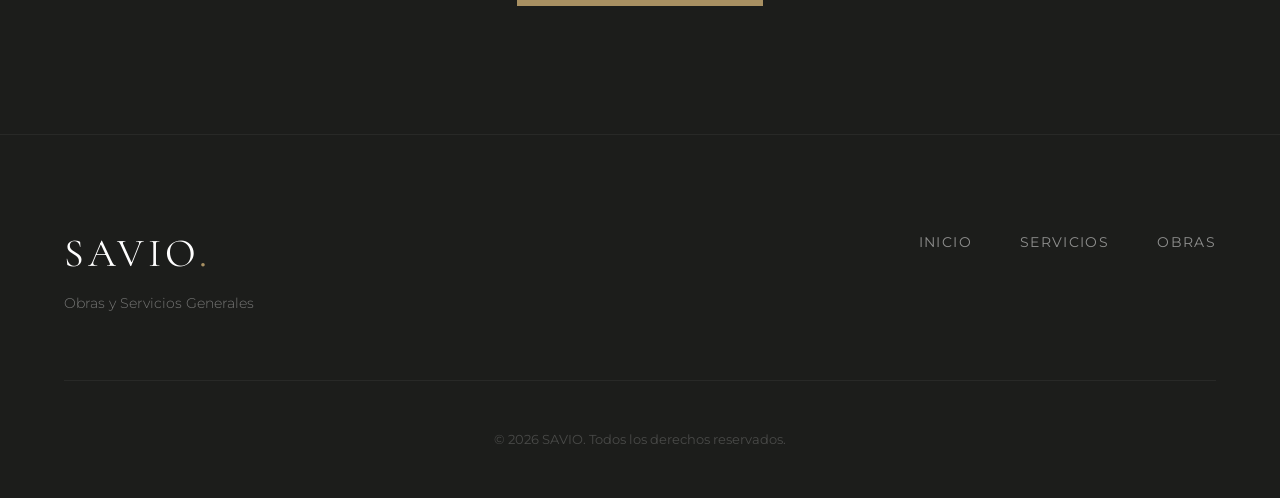
==== commit 80481a9b: "Reestructuracion Core: Quiz 5 preguntas, Nora Costo Cero, Paleta Premium, WhatsApp Macarena 37865192" ====
--- a/index.html
+++ b/index.html
@@ -3,275 +3,246 @@
 <head>
   <meta charset="UTF-8">
   <meta name="viewport" content="width=device-width, initial-scale=1.0">
-  <title>SAVIO | Construcción, Mantenimiento & Servicios Generales</title>
+  <title>SAVIO | Obras y Servicios Premium</title>
   <link rel="preconnect" href="https://fonts.googleapis.com">
   <link rel="preconnect" href="https://fonts.gstatic.com" crossorigin>
-  <link href="https://fonts.googleapis.com/css2?family=Cormorant+Garamond:ital,wght@0,400;0,500;0,600;0,700;1,400;1,600&family=Montserrat:wght@300;400;500;600;700&display=swap" rel="stylesheet">
+  <link href="https://fonts.googleapis.com/css2?family=Cormorant+Garamond:ital,wght@0,400;0,600;0,700;1,400&family=Montserrat:wght@300;400;500;600;700&display=swap" rel="stylesheet">
   <link rel="stylesheet" href="styles.css">
 </head>
 <body>
 
-  <!-- Navegación Institucional -->
+  <!-- Barra de Navegación Fija -->
   <nav class="site-nav">
-    <div class="nav-inner">
+    <div class="nav-container">
       <a href="#" class="nav-brand">SAVIO<span>.</span></a>
-      <div class="nav-links">
-        <a href="#servicios" class="nav-link">Servicios</a>
-        <a href="#diagnostico" class="nav-link">Diagnóstico</a>
-        <a href="#catalogo" class="nav-link">Insumos</a>
-        <a href="#obras" class="nav-link">Obras</a>
-        <a href="#nosotros" class="nav-link">Nosotros</a>
-      </div>
+      <ul class="nav-links">
+        <li><a href="#inicio">Inicio</a></li>
+        <li><a href="#nosotros">Nosotros</a></li>
+        <li><a href="#servicios">Servicios</a></li>
+        <li><a href="#obras">Obras realizadas</a></li>
+        <li><a href="#contacto">Contacto</a></li>
+      </ul>
+      <a href="#contacto" class="btn-primary">SOLICITÁ UN PRESUPUESTO -&gt;</a>
     </div>
   </nav>
 
-  <!-- Hero Arquitectónico -->
-  <header class="hero-section">
-    <div class="hero-overlay"></div>
+  <!-- Hero Section -->
+  <section id="inicio" class="hero-section">
     <div class="hero-content">
-      <span class="hero-tag">Ingeniería • Construcción • Paisajismo</span>
-      <h1 class="hero-title"><strong>CONSTRUIMOS</strong><br>espacios que <em>perduran</em></h1>
-      <p class="hero-desc">
-        Soluciones integrales de construcción, mantenimiento estructural y proyectos paisajísticos. Calidad técnica, precisión y compromiso en cada etapa de tu obra.
-      </p>
-      <div class="hero-buttons">
-        <a href="#diagnostico" class="btn-primary">Solicitar Presupuesto Técnico</a>
-        <a href="#servicios" class="btn-secondary">Explorar Servicios</a>
-      </div>
-    </div>
-  </header>
-
-  <!-- Botón Flotante para Móviles (Nora FAB Grafito/Dorado) -->
-  <button type="button" id="nora-fab-toggle" class="nora-fab" aria-label="Abrir asistente Nora">
-    <span>🌿 Consultar a Nora</span>
-  </button>
-
-  <!-- Sección: Servicios Generales Minimalistas -->
+      <h1 class="hero-title">CONSTRUIMOS<br>espacios que perduran.</h1>
+      <p class="hero-subtitle">Descubrí tu espacio verde ideal. Empezá nuestro diagnóstico rápido y recibí una recomendación experta de Kit o Asesoría.</p>
+      <button id="btn-iniciar-quiz" class="btn-primary" style="margin-top: 2rem;">INICIAR DIAGNÓSTICO -&gt;</button>
+    </div>
+  </section>
+
+  <!-- Quiz Section -->
+  <section id="quiz-section" class="quiz-section hidden">
+    <div class="container quiz-container">
+      <div id="quiz-progress" class="quiz-progress">Pregunta <span id="quiz-current-q">1</span> de 5</div>
+      
+      <div id="quiz-step-1" class="quiz-step">
+        <h2 class="quiz-question">1. ¿Qué tipo de espacio tenés disponible?</h2>
+        <div class="quiz-options">
+          <button class="quiz-btn" data-key="espacio" data-value="balcon">Balcón / Terraza (Macetas)</button>
+          <button class="quiz-btn" data-key="espacio" data-value="patio">Patio Pequeño</button>
+          <button class="quiz-btn" data-key="espacio" data-value="jardin">Jardín Amplio</button>
+          <button class="quiz-btn" data-key="espacio" data-value="interior">Interior (Sin luz directa)</button>
+        </div>
+      </div>
+
+      <div id="quiz-step-2" class="quiz-step hidden">
+        <h2 class="quiz-question">2. ¿Cuántas horas de sol directo recibe?</h2>
+        <div class="quiz-options">
+          <button class="quiz-btn" data-key="sol" data-value="mucho">Más de 5 horas</button>
+          <button class="quiz-btn" data-key="sol" data-value="medio">Entre 2 y 5 horas</button>
+          <button class="quiz-btn" data-key="sol" data-value="poco">Menos de 2 horas / Sombra</button>
+        </div>
+      </div>
+
+      <div id="quiz-step-3" class="quiz-step hidden">
+        <h2 class="quiz-question">3. ¿Cuál es el principal problema hoy?</h2>
+        <div class="quiz-options">
+          <button class="quiz-btn" data-key="problema" data-value="descuidado">Plantas tristes/descuidado</button>
+          <button class="quiz-btn" data-key="problema" data-value="plagas">Plagas o bichos</button>
+          <button class="quiz-btn" data-key="problema" data-value="crear">Quiero armar desde cero</button>
+          <button class="quiz-btn" data-key="problema" data-value="mantenimiento">Solo mantener</button>
+        </div>
+      </div>
+
+      <div id="quiz-step-4" class="quiz-step hidden">
+        <h2 class="quiz-question">4. ¿Cuánto tiempo podés dedicarle?</h2>
+        <div class="quiz-options">
+          <button class="quiz-btn" data-key="tiempo" data-value="alto">Todos los días (Me encanta)</button>
+          <button class="quiz-btn" data-key="tiempo" data-value="medio">Fines de semana</button>
+          <button class="quiz-btn" data-key="tiempo" data-value="bajo">Casi nada, busco algo fácil</button>
+        </div>
+      </div>
+
+      <div id="quiz-step-5" class="quiz-step hidden">
+        <h2 class="quiz-question">5. ¿Qué te gustaría lograr?</h2>
+        <div class="quiz-options">
+          <button class="quiz-btn" data-key="objetivo" data-value="huerta">Comer de mi huerta</button>
+          <button class="quiz-btn" data-key="objetivo" data-value="ornamental">Que se vea hermoso (Flores/Verde)</button>
+          <button class="quiz-btn" data-key="objetivo" data-value="asesoria">Tener una estructura planificada</button>
+        </div>
+      </div>
+
+      <div id="quiz-result" class="quiz-step hidden">
+        <h2 class="quiz-question" style="color:var(--accent-dorado);">¡Tenemos tu diagnóstico!</h2>
+        <p id="quiz-result-text" class="quiz-result-text"></p>
+        <div id="quiz-result-kit" class="quiz-result-kit"></div>
+        <button id="btn-whatsapp-quiz" class="btn-primary" style="margin-top: 2rem;">HABLEMOS POR WHATSAPP -></button>
+      </div>
+    </div>
+  </section>
+
+  <!-- Servicios Section -->
   <section id="servicios" class="services-section">
-    <div class="section-head">
-      <span class="badge-arch">Capacidad Operativa</span>
-      <h2 class="section-title">Servicios Generales & Mantenimiento</h2>
-      <p class="section-desc">Atendemos proyectos residenciales, comerciales e industriales con cuadrillas especializadas y supervisión profesional.</p>
-    </div>
-
-    <div class="services-grid">
-      <div class="service-card">
-        <span class="service-num">01</span>
-        <h3 class="service-title">Construcción</h3>
-        <p class="service-text">Desarrollo de obra tradicional y en seco, ampliaciones estructurales, refacciones integrales y dirección técnica.</p>
-      </div>
-
-      <div class="service-card">
-        <span class="service-num">02</span>
-        <h3 class="service-title">Reparaciones</h3>
-        <p class="service-text">Plomería técnica, instalaciones eléctricas certificadas, impermeabilización y resolución de patologías edilicias.</p>
-      </div>
-
-      <div class="service-card">
-        <span class="service-num">03</span>
-        <h3 class="service-title">Parquizado</h3>
-        <p class="service-text">Diseño paisajístico, nivelación de suelos, colocación de césped, podas de altura y recuperación de jardines.</p>
-      </div>
-
-      <div class="service-card">
-        <span class="service-num">04</span>
-        <h3 class="service-title">Soldadura</h3>
-        <p class="service-text">Herrería de obra pesada y liviana, estructuras metálicas, portones automatizados, pérgolas y cerramientos.</p>
-      </div>
-
-      <div class="service-card">
-        <span class="service-num">05</span>
-        <h3 class="service-title">Seguridad</h3>
-        <p class="service-text">Instalación de cámaras CCTV, control de accesos, alarmas perimetrales y cercos de seguridad reglamentarios.</p>
-      </div>
-
-      <div class="service-card">
-        <span class="service-num">06</span>
-        <h3 class="service-title">Limpieza y Mantenimiento</h3>
-        <p class="service-text">Limpieza de final de obra, mantenimiento preventivo de complejos, consorcios y predios industriales.</p>
-      </div>
-    </div>
-  </section>
-
-  <!-- Diagnóstico Botánico / Asistente & Nora Column -->
-  <main class="main-layout">
-    <section id="diagnostico" class="assistant-column" aria-label="Asistente de Jardinería y Presupuestos">
-      <div class="card quiz-card">
-        <div class="quiz-header">
-          <span class="badge-arch">Asistente Operativo</span>
-          <h2 class="section-title" style="font-size:2rem; margin-bottom:0.4rem;">Diagnóstico y Requerimientos</h2>
-          <p class="section-desc" style="margin-bottom:1rem;">Respondé 5 breves preguntas para recomendarte el kit o plan operativo exacto.</p>
-          <div class="progress-bar-container">
-            <div id="quiz-progress" class="progress-bar" style="width: 20%;"></div>
-          </div>
-        </div>
-
-        <div id="quiz-container" class="quiz-body">
-          <div class="step-card" id="quiz-step-content">
-            <span class="step-number" id="step-indicator">Paso 1 de 5</span>
-            <h3 class="question-text" id="question-title">¿Dónde están ubicadas tus plantas?</h3>
-            <div class="options-grid" id="options-container">
-              <!-- Renderizado dinámico de pasos -->
-            </div>
-          </div>
-        </div>
-
-        <div id="quiz-result" class="quiz-result hidden">
-          <!-- Renderizado dinámico del Kit y cross-selling -->
-        </div>
-      </div>
-    </section>
-
-    <!-- Asistente Nora -->
-    <aside id="nora-widget" class="nora-column" aria-label="Agente Nora">
-      <div class="card nora-card">
-        <div class="nora-header">
-          <div class="avatar-wrap">
-            <div class="nora-avatar"><span>🌿</span></div>
-            <span class="online-indicator" title="En línea"></span>
-          </div>
-          <div class="nora-info">
-            <h3 class="nora-name">Nora</h3>
-            <span class="nora-role">Operaciones & Botánica Savio</span>
-          </div>
-          <button type="button" id="nora-close-btn" class="nora-close-btn" aria-label="Cerrar chat">&times;</button>
-        </div>
-
-        <div id="nora-chat-container" class="nora-chat-container">
-          <!-- Inyección de bienvenida proactiva y respuestas rápidas -->
-        </div>
-
-        <div class="nora-input-bar">
-          <button type="button" id="nora-media-btn" style="background:transparent; color:var(--bg-grafito); font-size:1.2rem; width:auto; padding:0 0.3rem;" title="Subir o tomar foto">📷</button>
-          <input type="file" id="nora-file-input" accept="image/*" class="hidden">
-          <input type="text" id="nora-user-input" placeholder="Hacé una consulta técnica a Nora..." autocomplete="off">
-          <button type="button" id="nora-send-btn" aria-label="Enviar consulta">
-            <svg width="18" height="18" viewBox="0 0 24 24" fill="none" stroke="currentColor" stroke-width="2" stroke-linecap="round" stroke-linejoin="round">
-              <line x1="22" y1="2" x2="11" y2="13"></line>
-              <polygon points="22 2 15 22 11 13 2 9 22 2"></polygon>
-            </svg>
-          </button>
-        </div>
-      </div>
-    </aside>
-  </main>
-
-  <!-- Catálogo de Insumos -->
-  <section id="catalogo" class="content-section">
-    <div class="section-head">
-      <span class="badge-arch">Insumos Especializados</span>
-      <h2 class="section-title">Catálogo Oficial de Kits & Materiales</h2>
-      <p class="section-desc">Herramientas y bio-insumos formulados bajo estándares de máxima efectividad.</p>
-    </div>
-    <div class="catalog-grid" id="catalog-kits-grid">
-      <!-- Generado dinámicamente -->
-    </div>
-  </section>
-
-  <!-- Obras Realizadas -->
-  <section id="obras" class="content-section" style="background: var(--white);">
-    <div class="section-head">
-      <span class="badge-arch">Portfolio & Experiencia</span>
-      <h2 class="section-title">Obras y Trabajos Ejecutados</h2>
-      <p class="section-desc">Proyectos de paisajismo, reformas e intervenciones estructurales de nuestro equipo.</p>
-    </div>
-    <div class="editorial-grid">
-      <article class="editorial-card">
-        <div class="editorial-img-wrap">
-          <div class="editorial-placeholder-img img-balcon"></div>
-          <span class="editorial-category">Balcones Urbanos</span>
-        </div>
-        <div class="editorial-body">
-          <h3 class="editorial-title">Transformación Balcón Botánico</h3>
-          <p class="editorial-desc">Recuperación completa de macetas, saneamiento foliar y reubicación de especies para iluminación indirecta.</p>
-          <div class="editorial-tags">
-            <span class="tag-pill">Kit Cuidado Interior</span>
-            <span class="tag-pill">Medición Hídrica</span>
-          </div>
-        </div>
-      </article>
-
-      <article class="editorial-card">
-        <div class="editorial-img-wrap">
-          <div class="editorial-placeholder-img img-parque"></div>
-          <span class="editorial-category">Parques Residenciales</span>
-        </div>
-        <div class="editorial-body">
-          <h3 class="editorial-title">Revitalización y Nutrición de Parque</h3>
-          <p class="editorial-desc">Tratamiento integral de césped, nivelación topográfica, nutrición radicular profunda y podas sanitarias.</p>
-          <div class="editorial-tags">
-            <span class="tag-pill">Kit Recuperar Jardín</span>
-            <span class="tag-pill">Poda SK5</span>
-          </div>
-        </div>
-      </article>
-
-      <article class="editorial-card">
-        <div class="editorial-img-wrap">
-          <div class="editorial-placeholder-img img-huerta"></div>
-          <span class="editorial-category">Terrazas Vivas</span>
-        </div>
-        <div class="editorial-body">
-          <h3 class="editorial-title">Huerta Agroecológica Vertical</h3>
-          <p class="editorial-desc">Instalación y armado de huerta de aromáticas y hortalizas sobre módulos elevados de madera tratada.</p>
-          <div class="editorial-tags">
-            <span class="tag-pill">Kit Huerta</span>
-            <span class="tag-pill">Compost Puro</span>
-          </div>
-        </div>
-      </article>
-    </div>
-  </section>
-
-  <!-- Sección Sobre Nosotros (Dos Columnas) -->
+    <div class="container">
+      <h2 class="section-title">Nuestros Servicios</h2>
+      <div class="services-grid">
+        <div class="service-card">
+          <h3>Construcción</h3>
+          <p>Ejecución integral de obras civiles y arquitectónicas.</p>
+        </div>
+        <div class="service-card">
+          <h3>Reparaciones</h3>
+          <p>Soluciones rápidas y efectivas para infraestructura.</p>
+        </div>
+        <div class="service-card">
+          <h3>Parquizado</h3>
+          <p>Diseño y mantenimiento de espacios verdes.</p>
+        </div>
+        <div class="service-card">
+          <h3>Soldadura</h3>
+          <p>Estructuras metálicas y trabajos de precisión.</p>
+        </div>
+        <div class="service-card">
+          <h3>Seguridad</h3>
+          <p>Instalación de sistemas y resguardo perimetral.</p>
+        </div>
+        <div class="service-card">
+          <h3>Limpieza</h3>
+          <p>Acondicionamiento post-obra y limpieza corporativa.</p>
+        </div>
+        <div class="service-card">
+          <h3>Mantenimiento</h3>
+          <p>Planes preventivos y correctivos para empresas.</p>
+        </div>
+      </div>
+    </div>
+  </section>
+
+  <!-- Obras Realizadas Section -->
+  <section id="obras" class="works-section">
+    <div class="container">
+      <h2 class="section-title light">Obras Destacadas</h2>
+      <div class="works-grid">
+        <div class="work-card">
+          <div class="work-image placeholder-img">Obra Industrial</div>
+          <div class="work-info">
+            <h4>Nave Industrial Sur</h4>
+            <p>Construcción desde cero, estructura metálica y pisos de alta resistencia.</p>
+          </div>
+        </div>
+        <div class="work-card">
+          <div class="work-image placeholder-img">Mantenimiento Corporativo</div>
+          <div class="work-info">
+            <h4>Edificio Central</h4>
+            <p>Mantenimiento preventivo mensual y limpieza integral.</p>
+          </div>
+        </div>
+        <div class="work-card">
+          <div class="work-image placeholder-img">Parquizado Residencial</div>
+          <div class="work-info">
+            <h4>Complejo Las Lomas</h4>
+            <p>Diseño paisajístico y sistema de riego automatizado.</p>
+          </div>
+        </div>
+      </div>
+    </div>
+  </section>
+
+  <!-- Sobre Nosotros Section -->
   <section id="nosotros" class="about-section">
-    <div class="about-container">
+    <div class="container about-grid">
       <div class="about-text">
-        <span class="badge-arch">Nuestra Empresa</span>
-        <h2>Compromiso, técnica y visión constructiva</h2>
-        <p>
-          En <strong>SAVIO</strong> concebimos cada intervención —desde la construcción de una estructura hasta el cuidado agronómico de un jardín— como un proyecto de ingeniería de precisión.
-        </p>
-        <p>
-          Unimos cuadrillas capacitadas, dirección técnica rigurosa y tecnología asistida mediante nuestra inteligencia operativa para garantizar plazos, costos controlados y terminaciones que perduran en el tiempo.
-        </p>
-        <div class="about-highlights">
-          <div class="highlight-item">
-            <strong>+150</strong>
-            <span>Proyectos Entregados</span>
-          </div>
-          <div class="highlight-item">
-            <strong>100%</strong>
-            <span>Garantía Operativa</span>
-          </div>
-        </div>
-      </div>
-      <div class="about-visual">
-        <blockquote class="visual-quote">
-          "Construir no es solo levantar paredes o plantar especies; es diseñar el entorno donde la vida florece con solidez."
-        </blockquote>
-      </div>
-    </div>
-  </section>
-
-  <!-- Bloque CTA Institucional -->
-  <section class="cta-banner">
-    <div class="cta-inner">
-      <span class="hero-tag" style="color:var(--accent-arena); border-color:var(--accent-arena);">Comencemos Hoy</span>
-      <h2 class="cta-title">TU PROYECTO, <strong>NUESTRO COMPROMISO</strong></h2>
-      <p class="cta-desc">Contanos qué obra o mantenimiento necesitás realizar. Nuestro equipo técnico coordinará una visita o propuesta a medida.</p>
-      <a href="#diagnostico" class="btn-primary" style="padding:1.1rem 2.5rem; font-size:0.95rem;">Iniciar Consulta con Nora 🌿</a>
+        <h2 class="section-title">Sobre SAVIO</h2>
+        <p>Somos una empresa dedicada a la excelencia en servicios generales y obras. Con años de experiencia en el mercado, garantizamos resultados que superan las expectativas de nuestros clientes.</p>
+      </div>
+      <div class="about-values">
+        <div class="value-item">
+          <h4>Compromiso</h4>
+          <p>Cumplimos nuestros plazos y garantizamos la máxima calidad en cada obra.</p>
+        </div>
+        <div class="value-item">
+          <h4>Excelencia</h4>
+          <p>Utilizamos materiales de primera línea y contamos con personal altamente capacitado.</p>
+        </div>
+        <div class="value-item">
+          <h4>Innovación</h4>
+          <p>Aplicamos técnicas modernas para entregar soluciones ágiles y eficientes.</p>
+        </div>
+      </div>
+    </div>
+  </section>
+
+  <!-- Contacto Section -->
+  <section id="contacto" class="contact-section">
+    <div class="container contact-content">
+      <h2 class="section-title light">TU PROYECTO,<br>NUESTRO COMPROMISO</h2>
+      <p>Comunicate con nosotros para recibir asesoramiento personalizado y presupuestos a medida.</p>
+      <a href="mailto:contacto@savio.com" class="btn-primary">ENVIAR UN MENSAJE</a>
     </div>
   </section>
 
   <!-- Footer -->
-  <footer class="site-footer">
-    <div class="footer-inner">
-      <div class="footer-brand">SAVIO</div>
-      <p style="font-size:0.85rem; margin-top:0.5rem;">Construcción • Mantenimiento • Paisajismo • Operaciones Integrales</p>
-      <p style="font-size:0.75rem; margin-top:1.5rem; opacity:0.6;">© 2026 SAVIO. Todos los derechos reservados.</p>
+  <footer class="footer">
+    <div class="container">
+      <div class="footer-content">
+        <div class="footer-brand">
+          <h2>SAVIO<span>.</span></h2>
+          <p>Obras y Servicios Generales</p>
+        </div>
+        <div class="footer-links">
+          <a href="#inicio">Inicio</a>
+          <a href="#servicios">Servicios</a>
+          <a href="#obras">Obras</a>
+        </div>
+      </div>
+      <div class="footer-bottom">
+        <p>&copy; 2026 SAVIO. Todos los derechos reservados.</p>
+      </div>
     </div>
   </footer>
+
+  <!-- Asistente Virtual NORA (FAB) -->
+  <div class="nora-fab-container">
+    <button id="nora-fab-btn" class="nora-fab">
+      <span class="nora-icon">👷‍♀️</span>
+    </button>
+    <div id="nora-chat-window" class="nora-window hidden">
+      <div class="nora-header">
+        <div class="nora-profile">
+          <div class="nora-avatar">N</div>
+          <div>
+            <strong>Nora</strong>
+            <span>Asistente de Operaciones</span>
+          </div>
+        </div>
+        <button id="nora-close-btn">&times;</button>
+      </div>
+      <div id="nora-chat-container" class="nora-chat-body">
+        <!-- Mensajes generados por app.js -->
+      </div>
+      <div class="nora-input-bar">
+        <button type="button" id="nora-media-btn" style="background:transparent; color:var(--text-primary); font-size:1.2rem; border:none; cursor:pointer; padding:0 0.5rem;">📷</button>
+        <input type="file" id="nora-file-input" accept="image/*" class="hidden">
+        <input type="text" id="nora-text-input" placeholder="Consultá a Nora...">
+        <button id="nora-send-btn">➔</button>
+      </div>
+    </div>
+  </div>
 
   <script type="module" src="app.js"></script>
 </body>
--- a/styles.css
+++ b/styles.css
@@ -1,887 +1,598 @@
+/* Variables y Configuración Base - SAVIO Arquitectura */
 :root {
   --bg-grafito: #1C1D1B;
+  --bg-marfil: #F3F0E8;
   --accent-oliva: #3E493D;
   --accent-arena: #B8A58A;
-  --bg-marfil: #F3F0E8;
   --accent-dorado: #A89062;
   --white: #FFFFFF;
-  
   --text-primary: #1C1D1B;
-  --text-muted: #575A55;
-  --border-color: #DDD6C9;
-  --border-subtle: rgba(28, 29, 27, 0.12);
-  
-  --font-serif: 'Cormorant Garamond', Georgia, serif;
-  --font-sans: 'Montserrat', -apple-system, BlinkMacSystemFont, sans-serif;
-  
-  --radius-lg: 16px;
-  --radius-md: 10px;
-  --radius-sm: 6px;
-  --shadow-subtle: 0 4px 20px rgba(28, 29, 27, 0.06);
-  --shadow-elevated: 0 12px 36px rgba(28, 29, 27, 0.12);
-  --transition: all 0.3s cubic-bezier(0.16, 1, 0.3, 1);
-}
-
-*, *::before, *::after {
-  box-sizing: border-box;
+  --text-light: #F3F0E8;
+  --text-muted: #5A5A58;
+
+  --font-serif: 'Cormorant Garamond', serif;
+  --font-sans: 'Montserrat', sans-serif;
+
+  --radius-sm: 4px;
+  --radius-md: 8px;
+  --shadow-subtle: 0 10px 40px rgba(0,0,0,0.04);
+  --shadow-hover: 0 15px 50px rgba(0,0,0,0.08);
+  --transition: all 0.4s cubic-bezier(0.16, 1, 0.3, 1);
+}
+
+* {
   margin: 0;
   padding: 0;
-}
-
-html {
-  scroll-behavior: smooth;
+  box-sizing: border-box;
 }
 
 body {
+  font-family: var(--font-sans);
+  color: var(--text-primary);
   background-color: var(--bg-marfil);
-  color: var(--text-primary);
-  font-family: var(--font-sans);
-  line-height: 1.65;
+  line-height: 1.7;
+  overflow-x: hidden;
   -webkit-font-smoothing: antialiased;
-  min-height: 100vh;
-}
-
-/* 1. Header & Navegación Institucional */
+}
+
+h1, h2, h3, h4, h5, h6 {
+  font-family: var(--font-serif);
+  font-weight: 400;
+  line-height: 1.1;
+}
+
+.container {
+  max-width: 1400px;
+  margin: 0 auto;
+  padding: 0 4rem;
+}
+
+.hidden {
+  display: none !important;
+}
+
+/* Tipografía de Sección */
+.section-title {
+  font-size: 3rem;
+  margin-bottom: 4rem;
+  text-align: center;
+  color: var(--bg-grafito);
+  letter-spacing: 0.02em;
+}
+.section-title.light {
+  color: var(--white);
+}
+
+/* Botones */
+.btn-primary {
+  display: inline-block;
+  background-color: var(--accent-dorado);
+  color: var(--white);
+  font-weight: 500;
+  font-size: 0.75rem;
+  letter-spacing: 0.15em;
+  text-transform: uppercase;
+  padding: 1rem 2.5rem;
+  border: 1px solid var(--accent-dorado);
+  border-radius: 0; /* Bordes rectos tipo revista */
+  cursor: pointer;
+  text-decoration: none;
+  transition: var(--transition);
+}
+.btn-primary:hover {
+  background-color: transparent;
+  color: var(--accent-dorado);
+}
+
+/* Navbar */
 .site-nav {
-  position: sticky;
+  position: fixed;
   top: 0;
-  z-index: 100;
-  background: rgba(28, 29, 27, 0.94);
-  backdrop-filter: blur(12px);
-  -webkit-backdrop-filter: blur(12px);
-  border-bottom: 1px solid rgba(184, 165, 138, 0.2);
-  padding: 1rem 2rem;
-}
-
-.nav-inner {
-  max-width: 1280px;
+  width: 100%;
+  background: rgba(28, 29, 27, 0.98);
+  backdrop-filter: blur(15px);
+  z-index: 1000;
+  padding: 1.2rem 0;
+  border-bottom: 1px solid rgba(255,255,255,0.03);
+}
+
+.nav-container {
+  max-width: 1500px;
   margin: 0 auto;
-  display: flex;
-  align-items: center;
+  padding: 0 3rem;
+  display: flex;
   justify-content: space-between;
+  align-items: center;
 }
 
 .nav-brand {
   font-family: var(--font-serif);
-  font-size: 1.8rem;
-  font-weight: 700;
-  letter-spacing: 0.18em;
-  text-transform: uppercase;
+  font-size: 2.2rem;
   color: var(--white);
   text-decoration: none;
-}
-
+  letter-spacing: 0.15em;
+  font-weight: 600;
+}
 .nav-brand span {
   color: var(--accent-dorado);
 }
 
 .nav-links {
   display: flex;
-  gap: 1.5rem;
-  align-items: center;
-}
-
-.nav-link {
+  list-style: none;
+  gap: 3rem;
+  margin: 0 auto;
+}
+.nav-links a {
+  color: rgba(243, 240, 232, 0.7);
   text-decoration: none;
-  font-size: 0.8rem;
-  font-weight: 600;
-  letter-spacing: 0.08em;
+  font-size: 0.75rem;
+  font-weight: 400;
   text-transform: uppercase;
-  color: #DDD6C9;
-  transition: var(--transition);
-}
-
-.nav-link:hover, .nav-link.active {
+  letter-spacing: 0.1em;
+  transition: var(--transition);
+}
+.nav-links a:hover {
   color: var(--accent-dorado);
 }
 
-.nav-cta {
-  background: var(--accent-dorado);
-  color: var(--bg-grafito) !important;
-  padding: 0.5rem 1.1rem;
-  border-radius: var(--radius-sm);
-  font-weight: 700 !important;
-}
-
-.nav-cta:hover {
-  background: var(--accent-arena);
-  color: var(--bg-grafito) !important;
-}
-
-/* 2. Hero Arquitectónico */
+/* Hero Section */
 .hero-section {
-  position: relative;
-  min-height: 85vh;
-  display: flex;
-  align-items: center;
-  justify-content: center;
-  text-align: center;
-  background: var(--bg-grafito);
-  color: var(--white);
-  padding: 6rem 2rem 5rem;
-  overflow: hidden;
-}
-
-.hero-overlay {
-  position: absolute;
-  top: 0; left: 0; right: 0; bottom: 0;
-  background: radial-gradient(circle at center, rgba(62, 73, 61, 0.35) 0%, rgba(28, 29, 27, 0.95) 75%);
-  z-index: 1;
+  background-color: var(--bg-grafito);
+  min-height: 100vh;
+  display: flex;
+  align-items: center;
+  padding: 10rem 4rem 4rem;
 }
 
 .hero-content {
-  position: relative;
-  z-index: 2;
   max-width: 900px;
   margin: 0 auto;
-}
-
-.hero-tag {
-  display: inline-block;
-  font-size: 0.75rem;
-  font-weight: 700;
-  letter-spacing: 0.25em;
-  text-transform: uppercase;
-  color: var(--accent-dorado);
-  margin-bottom: 1.5rem;
-  border-bottom: 1px solid var(--accent-dorado);
-  padding-bottom: 0.4rem;
+  text-align: center;
 }
 
 .hero-title {
-  font-family: var(--font-serif);
-  font-size: 3.8rem;
-  font-weight: 400;
-  line-height: 1.15;
-  letter-spacing: 0.02em;
-  margin-bottom: 1.5rem;
-  text-transform: uppercase;
-}
-
-.hero-title strong {
-  font-weight: 700;
-  color: var(--white);
-}
-
-.hero-title em {
-  font-style: italic;
-  font-weight: 400;
-  color: var(--accent-arena);
-}
-
-.hero-desc {
-  font-size: 1.05rem;
-  color: #C8C2B5;
-  max-width: 680px;
-  margin: 0 auto 2.5rem;
-  font-weight: 300;
-  line-height: 1.7;
-}
-
-.hero-buttons {
-  display: flex;
-  gap: 1.2rem;
-  justify-content: center;
-  flex-wrap: wrap;
-}
-
-.btn-primary {
-  background: var(--accent-dorado);
-  color: var(--bg-grafito);
-  padding: 1rem 2rem;
-  font-weight: 700;
-  font-size: 0.88rem;
-  letter-spacing: 0.08em;
-  text-transform: uppercase;
-  text-decoration: none;
-  border-radius: var(--radius-sm);
-  transition: var(--transition);
-  border: 1px solid var(--accent-dorado);
-  cursor: pointer;
-}
-
-.btn-primary:hover {
-  background: var(--accent-arena);
-  border-color: var(--accent-arena);
-}
-
-.btn-secondary {
-  background: transparent;
-  color: var(--white);
-  padding: 1rem 2rem;
-  font-weight: 600;
-  font-size: 0.88rem;
-  letter-spacing: 0.08em;
-  text-transform: uppercase;
-  text-decoration: none;
-  border-radius: var(--radius-sm);
-  border: 1px solid rgba(255, 255, 255, 0.35);
-  transition: var(--transition);
-  cursor: pointer;
-}
-
-.btn-secondary:hover {
-  border-color: var(--accent-dorado);
-  color: var(--accent-dorado);
-}
-
-/* 3. Sección de Servicios Minimalista */
+  font-size: 5.5rem;
+  color: var(--white);
+  margin-bottom: 2rem;
+  letter-spacing: 0.03em;
+}
+
+.hero-subtitle {
+  font-size: 1.3rem;
+  color: rgba(243, 240, 232, 0.6);
+  font-weight: 300;
+  max-width: 700px;
+  margin: 0 auto;
+  line-height: 1.8;
+}
+
+/* Servicios Section */
 .services-section {
-  padding: 6rem 2rem;
-  background: var(--bg-marfil);
-}
-
-.section-head {
-  text-align: center;
-  max-width: 780px;
-  margin: 0 auto 4rem;
-}
-
-.badge-arch {
-  display: inline-block;
-  font-size: 0.72rem;
-  letter-spacing: 0.2em;
-  font-weight: 700;
-  text-transform: uppercase;
-  color: var(--accent-oliva);
-  margin-bottom: 0.8rem;
-}
-
-.section-title {
-  font-family: var(--font-serif);
-  font-size: 2.8rem;
-  font-weight: 500;
-  line-height: 1.2;
-  color: var(--bg-grafito);
-  margin-bottom: 0.8rem;
-}
-
-.section-desc {
-  font-size: 0.95rem;
-  color: var(--text-muted);
-  font-weight: 400;
+  background-color: var(--bg-marfil);
+  padding: 10rem 0;
 }
 
 .services-grid {
-  max-width: 1280px;
-  margin: 0 auto;
   display: grid;
-  grid-template-columns: repeat(auto-fit, minmax(260px, 1fr));
-  gap: 1.8rem;
+  grid-template-columns: repeat(auto-fit, minmax(300px, 1fr));
+  gap: 3rem;
 }
 
 .service-card {
   background: var(--white);
-  border: 1px solid var(--border-color);
-  border-radius: var(--radius-lg);
-  padding: 2.2rem 1.8rem;
+  padding: 4rem 3rem;
+  border-radius: var(--radius-sm);
+  box-shadow: var(--shadow-subtle);
+  transition: var(--transition);
+  text-align: left;
+  border: 1px solid rgba(184, 165, 138, 0.15);
+}
+.service-card:hover {
+  transform: translateY(-8px);
+  box-shadow: var(--shadow-hover);
+  border-color: var(--accent-arena);
+}
+
+.service-card h3 {
+  font-size: 2rem;
+  margin-bottom: 1.5rem;
+  color: var(--bg-grafito);
+}
+.service-card p {
+  color: var(--text-muted);
+  font-size: 1rem;
+  font-weight: 300;
+}
+
+/* Obras Realizadas Section */
+.works-section {
+  background-color: var(--bg-grafito);
+  padding: 10rem 0;
+  color: var(--white);
+}
+
+.works-grid {
+  display: grid;
+  grid-template-columns: repeat(auto-fit, minmax(380px, 1fr));
+  gap: 4rem;
+}
+
+.work-card {
+  background: transparent;
+  transition: var(--transition);
+}
+.work-card:hover {
+  opacity: 0.9;
+}
+
+.work-image {
+  height: 400px;
+  background-color: #242523;
+  display: flex;
+  align-items: center;
+  justify-content: center;
+  color: rgba(255,255,255,0.2);
+  font-family: var(--font-serif);
+  font-style: italic;
+  font-size: 1.5rem;
+  margin-bottom: 1.5rem;
+  border: 1px solid rgba(255,255,255,0.05);
+}
+
+.work-info h4 {
+  font-size: 1.8rem;
+  margin-bottom: 0.8rem;
+  color: var(--accent-dorado);
+}
+.work-info p {
+  color: rgba(255,255,255,0.6);
+  font-size: 0.95rem;
+  font-weight: 300;
+}
+
+/* Sobre Nosotros Section */
+.about-section {
+  background-color: var(--bg-marfil);
+  padding: 10rem 0;
+}
+
+.about-grid {
+  display: grid;
+  grid-template-columns: 1fr 1fr;
+  gap: 6rem;
+  align-items: center;
+}
+
+.about-text p {
+  font-size: 1.25rem;
+  color: var(--text-muted);
+  line-height: 2;
+  font-weight: 300;
+}
+
+.about-values {
   display: flex;
   flex-direction: column;
-  transition: var(--transition);
-  box-shadow: var(--shadow-subtle);
-}
-
-.service-card:hover {
-  transform: translateY(-6px);
-  border-color: var(--accent-dorado);
-  box-shadow: var(--shadow-elevated);
-}
-
-.service-num {
+  gap: 3rem;
+  border-left: 1px solid rgba(184, 165, 138, 0.3);
+  padding-left: 3rem;
+}
+.value-item h4 {
+  font-size: 1.8rem;
+  color: var(--bg-grafito);
+  margin-bottom: 0.8rem;
+}
+.value-item p {
+  color: var(--text-muted);
+  font-size: 1rem;
+  font-weight: 300;
+}
+
+/* Contacto Section */
+.contact-section {
+  background-color: var(--bg-grafito);
+  padding: 8rem 0;
+  text-align: center;
+  color: var(--white);
+  border-bottom: 1px solid rgba(255,255,255,0.05);
+}
+
+.contact-content p {
+  margin-bottom: 3.5rem;
+  font-size: 1.2rem;
+  color: rgba(255,255,255,0.6);
+  font-weight: 300;
+}
+
+/* Footer */
+.footer {
+  background-color: var(--bg-grafito);
+  color: var(--white);
+  padding: 6rem 0 3rem;
+}
+.footer-content {
+  display: flex;
+  justify-content: space-between;
+  align-items: flex-start;
+  margin-bottom: 4rem;
+  flex-wrap: wrap;
+  gap: 3rem;
+}
+.footer-brand h2 {
+  font-size: 2.5rem;
+  letter-spacing: 0.1em;
+}
+.footer-brand span { color: var(--accent-dorado); }
+.footer-brand p {
+  color: rgba(255,255,255,0.4);
+  font-size: 0.9rem;
+  margin-top: 1rem;
+  font-weight: 300;
+}
+.footer-links {
+  display: flex;
+  gap: 3rem;
+}
+.footer-links a {
+  color: rgba(255,255,255,0.5);
+  text-decoration: none;
+  font-size: 0.85rem;
+  text-transform: uppercase;
+  letter-spacing: 0.1em;
+}
+.footer-links a:hover { color: var(--accent-dorado); }
+.footer-bottom {
+  text-align: center;
+  padding-top: 3rem;
+  border-top: 1px solid rgba(255,255,255,0.05);
+  color: rgba(255,255,255,0.2);
+  font-size: 0.8rem;
+}
+
+/* NORA FAB & Chat Window */
+.nora-fab-container {
+  position: fixed;
+  bottom: 3rem;
+  right: 3rem;
+  z-index: 9999;
+}
+.nora-fab {
+  width: 65px;
+  height: 65px;
+  border-radius: 50%;
+  background-color: var(--accent-oliva);
+  border: 1px solid rgba(255,255,255,0.1);
+  color: var(--white);
+  font-size: 1.8rem;
+  cursor: pointer;
+  box-shadow: 0 10px 30px rgba(0,0,0,0.15);
+  transition: transform 0.4s ease;
+  display: flex;
+  align-items: center;
+  justify-content: center;
+}
+.nora-fab:hover {
+  transform: scale(1.08) translateY(-5px);
+  background-color: #2f382e;
+}
+
+.nora-window {
+  position: absolute;
+  bottom: 85px;
+  right: 0;
+  width: 380px;
+  background: var(--white);
+  border-radius: var(--radius-sm);
+  box-shadow: var(--shadow-hover);
+  display: flex;
+  flex-direction: column;
+  overflow: hidden;
+  border: 1px solid rgba(184, 165, 138, 0.2);
+}
+
+.nora-header {
+  background: var(--bg-grafito);
+  padding: 1.5rem;
+  display: flex;
+  justify-content: space-between;
+  align-items: center;
+  color: var(--white);
+}
+
+.nora-profile {
+  display: flex;
+  align-items: center;
+  gap: 1rem;
+}
+
+.nora-avatar {
+  width: 40px;
+  height: 40px;
+  background: var(--accent-dorado);
+  color: var(--bg-grafito);
+  border-radius: 50%;
+  display: flex;
+  align-items: center;
+  justify-content: center;
   font-family: var(--font-serif);
-  font-size: 1.2rem;
   font-weight: 600;
-  color: var(--accent-arena);
-  margin-bottom: 0.8rem;
-}
-
-.service-title {
-  font-family: var(--font-serif);
-  font-size: 1.5rem;
-  font-weight: 600;
-  color: var(--bg-grafito);
-  margin-bottom: 0.8rem;
-}
-
-.service-text {
-  font-size: 0.88rem;
-  color: var(--text-muted);
-  line-height: 1.6;
-}
-
-/* 4. Layout Diagnóstico & Agente Nora */
-.main-layout {
-  max-width: 1280px;
-  width: 100%;
-  margin: 0 auto;
-  padding: 2rem 2rem 5rem;
-  display: grid;
-  grid-template-columns: 1fr;
-  gap: 2.5rem;
-  align-items: start;
-}
-
-@media (min-width: 960px) {
-  .main-layout {
-    grid-template-columns: 1.45fr 1fr;
-    gap: 3rem;
-  }
-}
-
-.card {
-  background: var(--white);
-  border: 1px solid var(--border-color);
-  border-radius: var(--radius-lg);
-  box-shadow: var(--shadow-subtle);
-}
-
-.quiz-card {
-  padding: 2.5rem;
-}
-
-.progress-bar-container {
-  width: 100%;
-  height: 4px;
-  background: #E8E3D8;
-  border-radius: 999px;
-  overflow: hidden;
-  margin: 1.8rem 0;
-}
-
-.progress-bar {
-  height: 100%;
-  background: var(--accent-oliva);
-  transition: width 0.4s ease;
-}
-
-.step-number {
+  font-size: 1.4rem;
+}
+
+.nora-profile strong {
+  display: block;
+  font-size: 1rem;
+  letter-spacing: 0.05em;
+}
+.nora-profile span {
   font-size: 0.75rem;
-  font-weight: 700;
-  letter-spacing: 0.15em;
+  color: rgba(255,255,255,0.5);
   text-transform: uppercase;
-  color: var(--accent-dorado);
-  margin-bottom: 0.4rem;
-}
-
-.question-text {
-  font-family: var(--font-serif);
-  font-size: 1.6rem;
-  font-weight: 600;
-  color: var(--bg-grafito);
-  margin-bottom: 1.5rem;
-}
-
-.options-grid {
-  display: grid;
-  grid-template-columns: 1fr;
-  gap: 1rem;
-}
-
-@media (min-width: 550px) {
-  .options-grid {
-    grid-template-columns: repeat(auto-fit, minmax(220px, 1fr));
-  }
-}
-
-.option-btn {
-  display: flex;
-  flex-direction: column;
-  align-items: flex-start;
-  text-align: left;
-  background: var(--white);
-  border: 1.5px solid var(--border-color);
-  border-radius: var(--radius-md);
-  padding: 1.3rem;
-  cursor: pointer;
-  transition: var(--transition);
-  font-family: var(--font-sans);
-}
-
-.option-btn:hover {
-  border-color: var(--bg-grafito);
-  background: #FAF8F4;
-  transform: translateY(-2px);
-}
-
-.option-icon {
-  font-size: 1.5rem;
-  margin-bottom: 0.5rem;
-}
-
-.option-label {
-  font-size: 0.95rem;
-  font-weight: 700;
-  color: var(--bg-grafito);
-  margin-bottom: 0.25rem;
-}
-
-.option-sub {
-  font-size: 0.8rem;
-  color: var(--text-muted);
-}
-
-/* 5. Agente Nora & Chat */
-.nora-card {
-  padding: 2rem;
-  display: flex;
-  flex-direction: column;
-  position: sticky;
-  top: 5rem;
-  background: var(--white);
-  border: 1px solid var(--border-color);
-}
-
-.nora-header {
-  display: flex;
-  align-items: center;
-  gap: 1rem;
-  padding-bottom: 1.2rem;
-  border-bottom: 1px solid var(--border-color);
-  margin-bottom: 1.2rem;
-}
-
-.nora-avatar {
-  width: 46px;
-  height: 46px;
-  background: var(--bg-grafito);
-  color: var(--accent-dorado);
-  border-radius: 50%;
-  display: flex;
-  align-items: center;
-  justify-content: center;
-  font-size: 1.3rem;
-}
-
-.nora-name {
-  font-family: var(--font-serif);
-  font-size: 1.3rem;
-  font-weight: 700;
-  color: var(--bg-grafito);
-  line-height: 1.1;
-}
-
-.nora-role {
-  font-size: 0.72rem;
-  letter-spacing: 0.08em;
-  color: var(--accent-oliva);
-  text-transform: uppercase;
-  font-weight: 600;
-}
-
-.nora-close-btn {
-  display: none;
+  letter-spacing: 0.1em;
+}
+
+#nora-close-btn {
   background: transparent;
   border: none;
+  color: var(--white);
   font-size: 1.8rem;
-  color: var(--text-muted);
   cursor: pointer;
-  margin-left: auto;
-}
-
-.nora-chat-container {
-  min-height: 280px;
-  max-height: 380px;
+  transition: var(--transition);
+}
+#nora-close-btn:hover {
+  color: var(--accent-dorado);
+}
+
+.nora-chat-body {
+  height: 400px;
   overflow-y: auto;
+  padding: 2rem 1.5rem;
+  background: #FCFCFA;
   display: flex;
   flex-direction: column;
-  gap: 0.85rem;
-  padding-right: 0.4rem;
-  margin-bottom: 1.2rem;
-}
-
-.nora-bubble {
-  background: #F8F6F0;
-  border: 1px solid var(--border-color);
-  border-radius: 14px 14px 14px 2px;
-  padding: 1rem 1.1rem;
-  font-size: 0.88rem;
+  gap: 1.2rem;
+}
+
+.msg {
+  max-width: 85%;
+  padding: 1rem 1.2rem;
+  border-radius: var(--radius-sm);
+  font-size: 0.95rem;
   line-height: 1.5;
-  color: var(--bg-grafito);
-  max-width: 92%;
-  animation: fadeIn 0.3s ease;
-}
-
-.bubble-user {
+  font-weight: 300;
+}
+
+.msg.nora {
+  background: var(--bg-marfil);
+  align-self: flex-start;
+  border-bottom-left-radius: 0;
+  border: 1px solid rgba(184, 165, 138, 0.15);
+  color: var(--bg-grafito);
+}
+
+.msg.user {
+  background: var(--accent-oliva);
+  color: var(--white);
   align-self: flex-end;
-  background: var(--bg-grafito);
-  color: var(--bg-marfil);
-  border-radius: 14px 14px 2px 14px;
-  padding: 0.85rem 1.1rem;
-  font-size: 0.88rem;
-  max-width: 85%;
-  animation: fadeIn 0.3s ease;
-}
-
-.quick-replies-wrap {
-  display: flex;
-  flex-direction: column;
-  gap: 0.5rem;
-  margin-top: 0.5rem;
-}
-
-.quick-reply-btn {
+  border-bottom-right-radius: 0;
+}
+
+.nora-input-bar {
+  display: flex;
+  padding: 1.2rem 1.5rem;
   background: var(--white);
-  border: 1px solid var(--border-color);
-  color: var(--bg-grafito);
-  border-radius: var(--radius-sm);
-  padding: 0.65rem 1rem;
-  font-size: 0.82rem;
-  font-weight: 600;
-  cursor: pointer;
-  text-align: left;
-  transition: var(--transition);
-  font-family: var(--font-sans);
-}
-
-.quick-reply-btn:hover {
-  border-color: var(--accent-dorado);
-  background: #FAF8F4;
-  transform: translateX(3px);
-}
-
-.nora-input-bar {
-  display: flex;
-  gap: 0.5rem;
-  background: #F8F6F0;
-  border: 1px solid var(--border-color);
-  border-radius: var(--radius-sm);
-  padding: 0.4rem 0.5rem 0.4rem 0.85rem;
+  border-top: 1px solid rgba(184, 165, 138, 0.15);
+  align-items: center;
 }
 
 .nora-input-bar input[type="text"] {
   flex: 1;
+  border: 1px solid rgba(184, 165, 138, 0.3);
+  padding: 0.8rem 1.2rem;
+  border-radius: 30px;
+  font-family: var(--font-sans);
+  font-size: 0.9rem;
+  outline: none;
+  background: #FCFCFA;
+  transition: var(--transition);
+}
+.nora-input-bar input[type="text"]:focus {
+  border-color: var(--accent-dorado);
+}
+
+#nora-send-btn {
   background: transparent;
   border: none;
-  outline: none;
+  color: var(--accent-oliva);
+  font-size: 1.5rem;
+  margin-left: 0.8rem;
+  cursor: pointer;
+  transition: var(--transition);
+}
+#nora-send-btn:hover {
+  color: var(--accent-dorado);
+}
+
+/* Responsive */
+@media (max-width: 1100px) {
+  .nav-links { display: none; }
+  .container { padding: 0 2rem; }
+  .about-grid { grid-template-columns: 1fr; gap: 4rem; }
+  .about-values { border-left: none; padding-left: 0; }
+  .hero-title { font-size: 4rem; }
+  .section-title { font-size: 2.5rem; }
+  .nora-fab-container { bottom: 2rem; right: 2rem; }
+}
+
+@media (max-width: 480px) {
+  .hero-title { font-size: 3rem; }
+  .nora-window {
+    width: 90vw;
+    right: 5vw;
+    bottom: 95px;
+  }
+}
+
+/* Quiz Styles */
+.quiz-section {
+  background-color: var(--bg-marfil);
+  padding: 6rem 0;
+  text-align: center;
+}
+.quiz-container {
+  max-width: 800px;
+  background: var(--white);
+  padding: 4rem;
+  border-radius: var(--radius-md);
+  box-shadow: var(--shadow-subtle);
+  border: 1px solid rgba(184, 165, 138, 0.2);
+}
+.quiz-progress {
+  font-size: 0.9rem;
+  color: var(--text-muted);
+  margin-bottom: 2rem;
+  text-transform: uppercase;
+  letter-spacing: 0.1em;
+}
+.quiz-question {
+  font-size: 2.2rem;
+  color: var(--bg-grafito);
+  margin-bottom: 3rem;
+}
+.quiz-options {
+  display: flex;
+  flex-direction: column;
+  gap: 1rem;
+}
+.quiz-btn {
+  background: transparent;
+  border: 1px solid var(--accent-arena);
+  padding: 1.2rem;
+  font-size: 1.1rem;
+  color: var(--text-primary);
+  cursor: pointer;
+  transition: var(--transition);
+  border-radius: var(--radius-sm);
   font-family: var(--font-sans);
-  font-size: 0.88rem;
-  color: var(--bg-grafito);
-}
-
-.nora-input-bar button {
-  background: var(--bg-grafito);
-  color: var(--accent-dorado);
-  border: none;
+}
+.quiz-btn:hover, .quiz-btn.selected {
+  background: var(--accent-oliva);
+  color: var(--white);
+  border-color: var(--accent-oliva);
+}
+.quiz-result-text {
+  font-size: 1.2rem;
+  color: var(--text-muted);
+  margin-bottom: 2rem;
+}
+.quiz-result-kit {
+  margin-bottom: 2rem;
+  padding: 2rem;
+  background: var(--bg-marfil);
+  border: 1px solid var(--accent-arena);
   border-radius: var(--radius-sm);
-  width: 34px;
-  height: 34px;
-  display: flex;
-  align-items: center;
-  justify-content: center;
-  cursor: pointer;
-}
-
-/* FAB Móvil Grafito & Dorado */
-.nora-fab {
-  display: none;
-  position: fixed;
-  bottom: 1.5rem;
-  right: 1.5rem;
-  z-index: 999;
-  background: var(--bg-grafito);
-  color: var(--accent-dorado);
-  border: 1.5px solid var(--accent-dorado);
-  border-radius: 999px;
-  padding: 0.85rem 1.4rem;
-  font-size: 0.88rem;
-  font-weight: 700;
-  letter-spacing: 0.05em;
-  box-shadow: 0 8px 24px rgba(28, 29, 27, 0.35);
-  cursor: pointer;
-  transition: var(--transition);
-}
-
-.nora-fab:hover {
-  background: #2D2E2B;
-}
-
-@media (max-width: 767px) {
-  .nora-fab { display: flex; align-items: center; gap: 0.5rem; }
-  .nora-column { display: none; }
-  .nora-column.mobile-open {
-    display: block;
-    position: fixed;
-    top: 0; left: 0;
-    width: 100vw; height: 100vh;
-    z-index: 1000;
-    background: rgba(0, 0, 0, 0.6);
-    backdrop-filter: blur(6px);
-    padding: 1rem;
-  }
-  .nora-column.mobile-open .nora-card {
-    height: 100%;
-    max-height: 94vh;
-    overflow: hidden;
-  }
-  .nora-close-btn { display: block; }
-}
-
-/* 6. Catálogo de Insumos */
-.content-section {
-  padding: 6rem 2rem;
-  border-top: 1px solid var(--border-color);
-}
-
-.catalog-grid {
-  max-width: 1280px;
-  margin: 0 auto;
-  display: grid;
-  grid-template-columns: repeat(auto-fit, minmax(280px, 1fr));
-  gap: 2rem;
-}
-
-.catalog-card {
-  background: var(--white);
-  border: 1px solid var(--border-color);
-  border-radius: var(--radius-lg);
-  padding: 2rem;
-  display: flex;
-  flex-direction: column;
-  transition: var(--transition);
-}
-
-.catalog-card:hover {
-  border-color: var(--accent-dorado);
-  transform: translateY(-4px);
-  box-shadow: var(--shadow-elevated);
-}
-
-.catalog-title {
-  font-family: var(--font-serif);
-  font-size: 1.45rem;
-  font-weight: 600;
-  color: var(--bg-grafito);
-  margin: 0.6rem 0 0.4rem;
-}
-
-.catalog-price {
-  font-size: 1.3rem;
-  font-weight: 700;
-  color: var(--accent-oliva);
-  margin-bottom: 1rem;
-}
-
-.catalog-items {
-  list-style: none;
-  margin-bottom: 1.5rem;
-  flex: 1;
-}
-
-.catalog-items li {
-  font-size: 0.85rem;
-  color: var(--text-muted);
-  margin-bottom: 0.4rem;
-}
-
-.btn-catalog-action {
-  width: 100%;
-  padding: 0.85rem;
-  border: 1px solid var(--bg-grafito);
-  background: transparent;
-  color: var(--bg-grafito);
-  font-weight: 700;
-  font-size: 0.82rem;
-  letter-spacing: 0.05em;
-  text-transform: uppercase;
-  border-radius: var(--radius-sm);
-  cursor: pointer;
-  transition: var(--transition);
-}
-
-.btn-catalog-action:hover {
-  background: var(--bg-grafito);
-  color: var(--white);
-}
-
-/* 7. Portfolio Obras */
-.editorial-grid {
-  max-width: 1280px;
-  margin: 0 auto;
-  display: grid;
-  grid-template-columns: repeat(auto-fit, minmax(320px, 1fr));
-  gap: 2.2rem;
-}
-
-.editorial-card {
-  background: var(--white);
-  border: 1px solid var(--border-color);
-  border-radius: var(--radius-lg);
-  overflow: hidden;
-  box-shadow: var(--shadow-subtle);
-  transition: var(--transition);
-}
-
-.editorial-card:hover {
-  transform: translateY(-4px);
-  box-shadow: var(--shadow-elevated);
-}
-
-.editorial-img-wrap {
-  height: 220px;
-  position: relative;
-}
-
-.img-balcon { background: linear-gradient(135deg, #3E493D 0%, #1C1D1B 100%); }
-.img-parque { background: linear-gradient(135deg, #5A6958 0%, #2A3329 100%); }
-.img-huerta { background: linear-gradient(135deg, #A89062 0%, #3E493D 100%); }
-
-.editorial-placeholder-img { width: 100%; height: 100%; }
-
-.editorial-category {
-  position: absolute;
-  top: 1rem; left: 1rem;
-  background: rgba(28, 29, 27, 0.85);
-  color: var(--accent-dorado);
-  font-size: 0.7rem;
-  font-weight: 700;
-  letter-spacing: 0.1em;
-  text-transform: uppercase;
-  padding: 0.35rem 0.8rem;
-  border-radius: 999px;
-}
-
-.editorial-body { padding: 1.8rem; }
-.editorial-title { font-family: var(--font-serif); font-size: 1.35rem; font-weight: 600; margin-bottom: 0.6rem; color: var(--bg-grafito); }
-.editorial-desc { font-size: 0.85rem; color: var(--text-muted); line-height: 1.6; margin-bottom: 1rem; }
-.editorial-tags { display: flex; gap: 0.4rem; flex-wrap: wrap; }
-.tag-pill { font-size: 0.72rem; padding: 0.25rem 0.6rem; background: var(--bg-marfil); border: 1px solid var(--border-color); border-radius: 999px; color: var(--accent-oliva); font-weight: 600; }
-
-/* 8. Sección Sobre Nosotros (Dos Columnas) */
-.about-section {
-  padding: 6rem 2rem;
-  background: var(--white);
-  border-top: 1px solid var(--border-color);
-}
-
-.about-container {
-  max-width: 1280px;
-  margin: 0 auto;
-  display: grid;
-  grid-template-columns: 1fr;
-  gap: 3.5rem;
-  align-items: center;
-}
-
-@media (min-width: 900px) {
-  .about-container {
-    grid-template-columns: 1fr 1fr;
-  }
-}
-
-.about-text h2 {
-  font-family: var(--font-serif);
-  font-size: 2.8rem;
+  font-size: 1.5rem;
+  color: var(--bg-grafito);
   font-weight: 500;
-  line-height: 1.2;
-  color: var(--bg-grafito);
-  margin-bottom: 1.5rem;
-}
-
-.about-text p {
-  font-size: 0.95rem;
-  color: var(--text-muted);
-  line-height: 1.8;
-  margin-bottom: 1.5rem;
-}
-
-.about-highlights {
-  display: grid;
-  grid-template-columns: 1fr 1fr;
-  gap: 1.5rem;
-  margin-top: 2rem;
-}
-
-.highlight-item strong {
-  display: block;
-  font-family: var(--font-serif);
-  font-size: 2.2rem;
-  color: var(--accent-dorado);
-  line-height: 1;
-}
-
-.highlight-item span {
-  font-size: 0.8rem;
-  text-transform: uppercase;
-  letter-spacing: 0.08em;
-  color: var(--text-muted);
-  font-weight: 600;
-}
-
-.about-visual {
-  background: linear-gradient(135deg, var(--accent-oliva) 0%, var(--bg-grafito) 100%);
-  border-radius: var(--radius-lg);
-  min-height: 420px;
-  display: flex;
-  align-items: center;
-  justify-content: center;
-  padding: 3rem;
-  color: var(--bg-marfil);
-  text-align: center;
-  border: 1px solid rgba(184, 165, 138, 0.3);
-}
-
-.visual-quote {
-  font-family: var(--font-serif);
-  font-size: 1.8rem;
-  font-style: italic;
-  line-height: 1.4;
-  color: var(--accent-arena);
-}
-
-/* 9. Bloque CTA Institucional */
-.cta-banner {
-  background: var(--bg-grafito);
-  color: var(--white);
-  padding: 6rem 2rem;
-  text-align: center;
-  border-top: 1px solid rgba(184, 165, 138, 0.2);
-}
-
-.cta-inner {
-  max-width: 820px;
-  margin: 0 auto;
-}
-
-.cta-title {
-  font-family: var(--font-serif);
-  font-size: 3.2rem;
-  font-weight: 400;
-  letter-spacing: 0.04em;
-  margin-bottom: 1rem;
-  text-transform: uppercase;
-}
-
-.cta-title strong {
-  font-weight: 700;
-  color: var(--accent-dorado);
-}
-
-.cta-desc {
-  font-size: 1.05rem;
-  color: #C8C2B5;
-  margin-bottom: 2.5rem;
-  font-weight: 300;
-}
-
-/* Footer */
-.site-footer {
-  background: #141513;
-  color: #8E908A;
-  padding: 4rem 2rem 2.5rem;
-  text-align: center;
-  border-top: 1px solid rgba(255, 255, 255, 0.08);
-}
-
-.footer-brand {
-  font-family: var(--font-serif);
-  font-size: 2rem;
-  letter-spacing: 0.18em;
-  text-transform: uppercase;
-  color: var(--white);
-  margin-bottom: 0.5rem;
-}
-
-@keyframes fadeIn {
-  from { opacity: 0; transform: translateY(6px); }
-  to { opacity: 1; transform: translateY(0); }
-}
+}
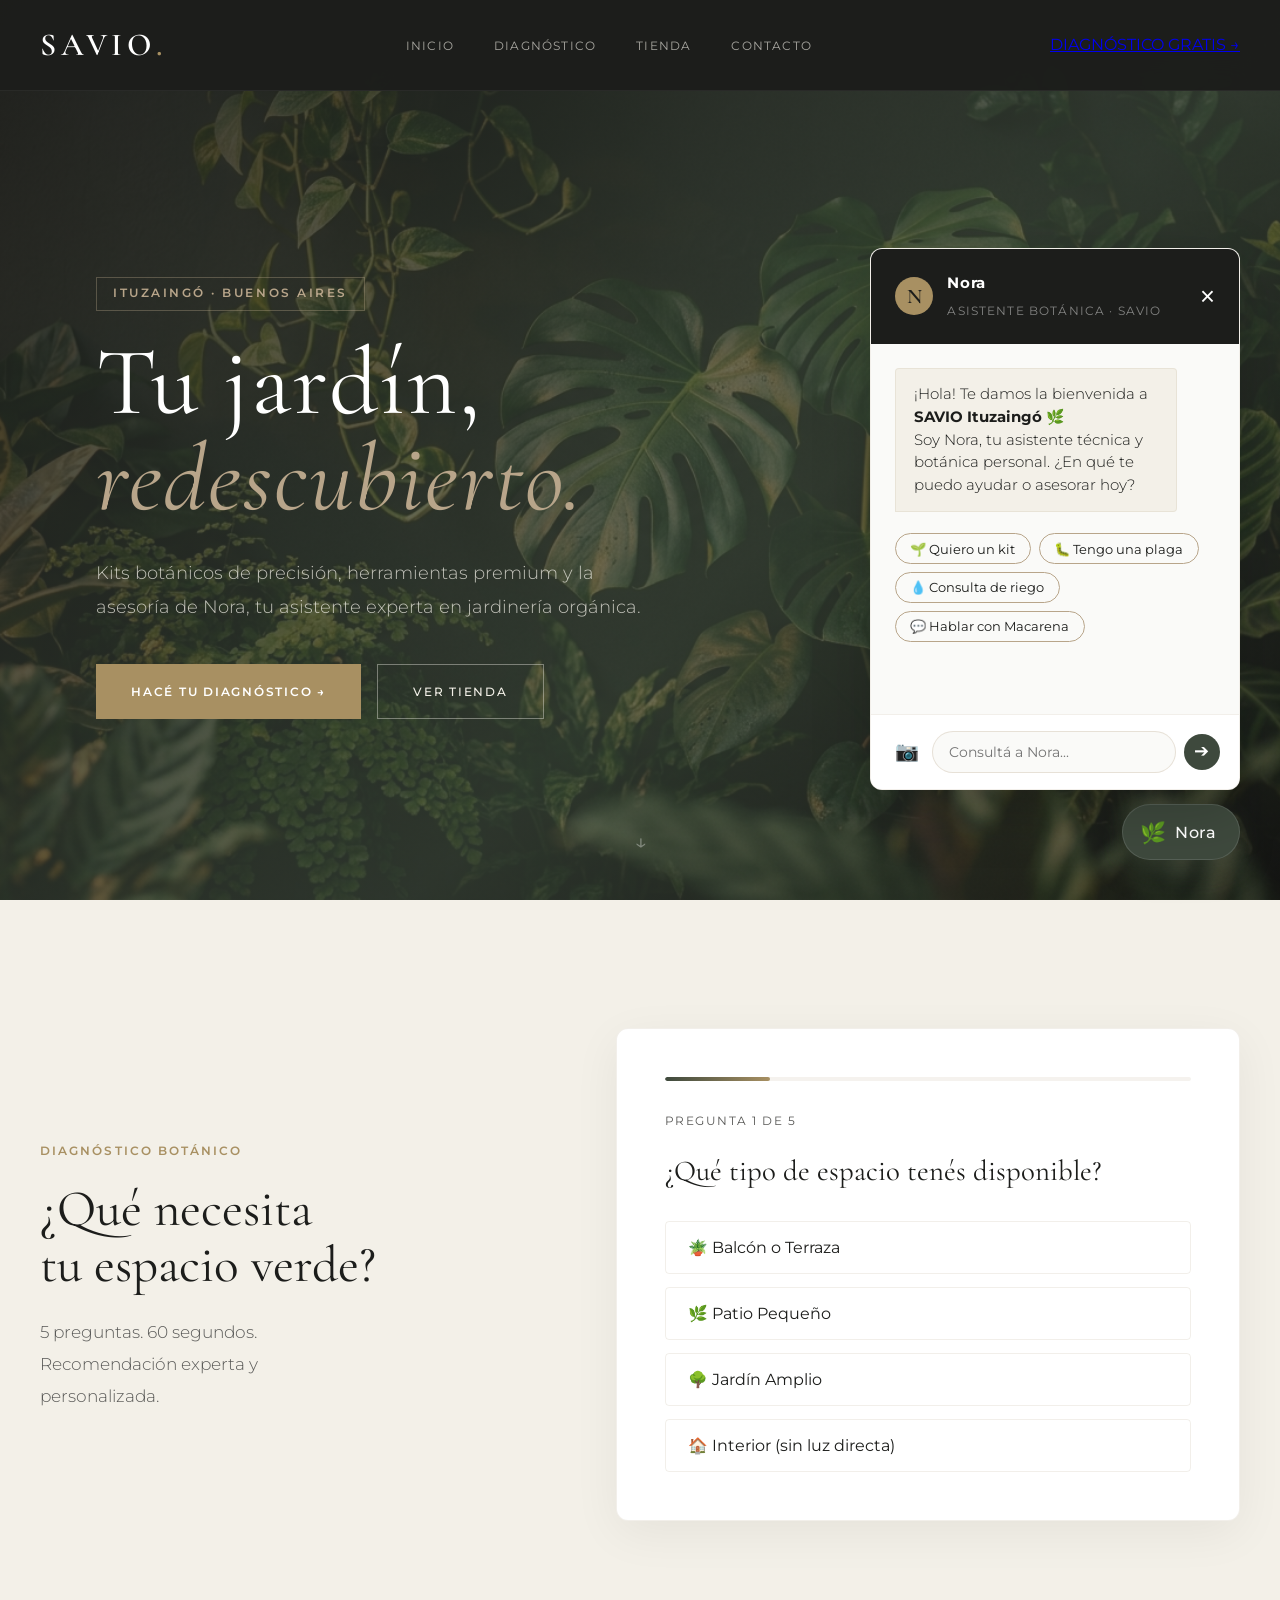
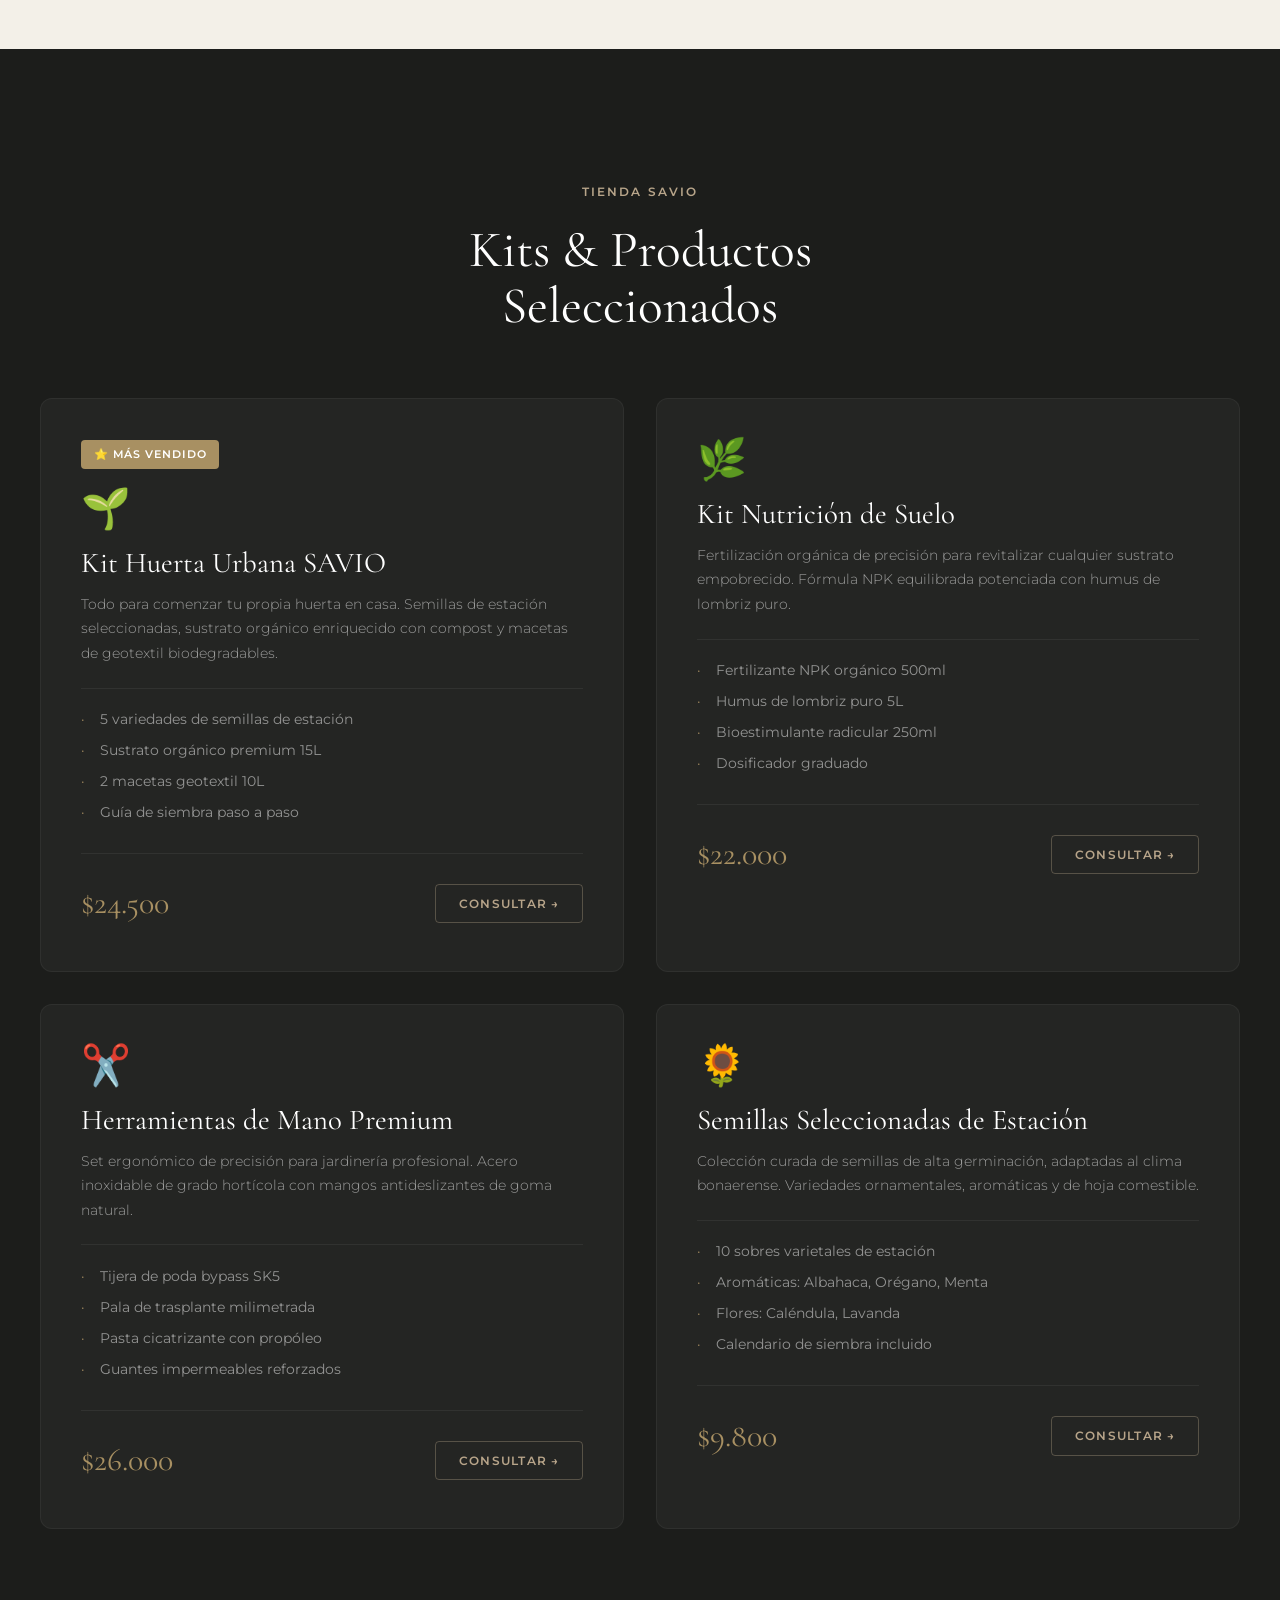
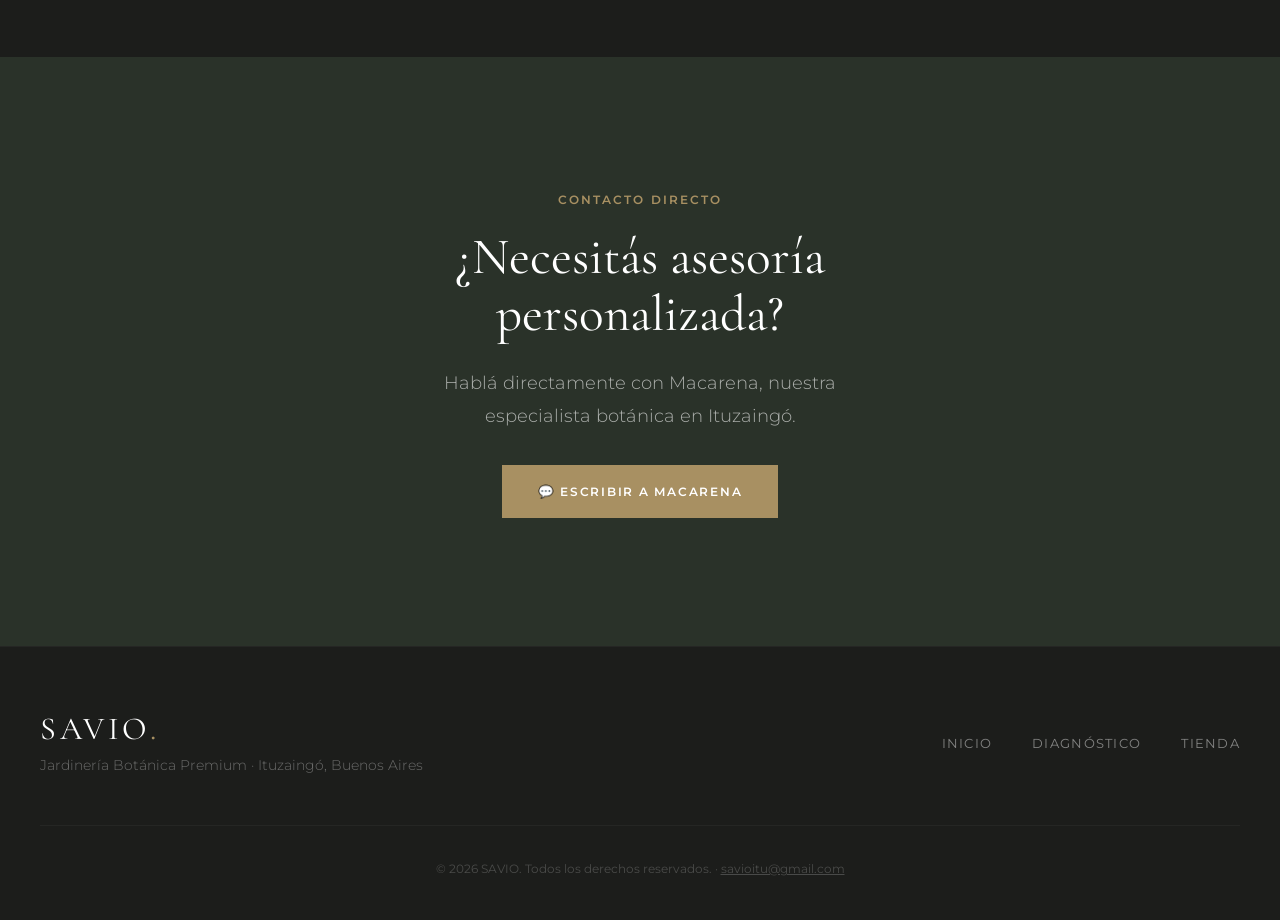
==== commit 22894565: "feat: UI ultra premium botanica, Nora IA HuggingFace, tienda 4 kits, hero fotografico" ====
--- a/index.html
+++ b/index.html
@@ -3,7 +3,8 @@
 <head>
   <meta charset="UTF-8">
   <meta name="viewport" content="width=device-width, initial-scale=1.0">
-  <title>SAVIO | Obras y Servicios Premium</title>
+  <title>SAVIO Ituzaingó | Jardinería Botánica Premium</title>
+  <meta name="description" content="Kits de jardinería orgánica, herramientas premium y asesoría botánica personalizada en Ituzaingó. Hacé tu diagnóstico gratis con Nora.">
   <link rel="preconnect" href="https://fonts.googleapis.com">
   <link rel="preconnect" href="https://fonts.gstatic.com" crossorigin>
   <link href="https://fonts.googleapis.com/css2?family=Cormorant+Garamond:ital,wght@0,400;0,600;0,700;1,400&family=Montserrat:wght@300;400;500;600;700&display=swap" rel="stylesheet">
@@ -11,188 +12,203 @@
 </head>
 <body>
 
-  <!-- Barra de Navegación Fija -->
-  <nav class="site-nav">
+  <!-- Nav -->
+  <nav class="site-nav" id="main-nav">
     <div class="nav-container">
-      <a href="#" class="nav-brand">SAVIO<span>.</span></a>
+      <a href="#inicio" class="nav-brand">SAVIO<span>.</span></a>
       <ul class="nav-links">
         <li><a href="#inicio">Inicio</a></li>
-        <li><a href="#nosotros">Nosotros</a></li>
-        <li><a href="#servicios">Servicios</a></li>
-        <li><a href="#obras">Obras realizadas</a></li>
+        <li><a href="#quiz-section">Diagnóstico</a></li>
+        <li><a href="#tienda">Tienda</a></li>
         <li><a href="#contacto">Contacto</a></li>
       </ul>
-      <a href="#contacto" class="btn-primary">SOLICITÁ UN PRESUPUESTO -&gt;</a>
+      <a href="#quiz-section" class="btn-primary nav-cta">DIAGNÓSTICO GRATIS →</a>
     </div>
   </nav>
 
-  <!-- Hero Section -->
+  <!-- Hero -->
   <section id="inicio" class="hero-section">
+    <div class="hero-overlay"></div>
     <div class="hero-content">
-      <h1 class="hero-title">CONSTRUIMOS<br>espacios que perduran.</h1>
-      <p class="hero-subtitle">Descubrí tu espacio verde ideal. Empezá nuestro diagnóstico rápido y recibí una recomendación experta de Kit o Asesoría.</p>
-      <button id="btn-iniciar-quiz" class="btn-primary" style="margin-top: 2rem;">INICIAR DIAGNÓSTICO -&gt;</button>
-    </div>
+      <span class="hero-tag">Ituzaingó · Buenos Aires</span>
+      <h1 class="hero-title">Tu jardín,<br><em>redescubierto.</em></h1>
+      <p class="hero-subtitle">Kits botánicos de precisión, herramientas premium y la asesoría de Nora, tu asistente experta en jardinería orgánica.</p>
+      <div class="hero-actions">
+        <button id="btn-iniciar-quiz" class="btn-golden">HACÉ TU DIAGNÓSTICO →</button>
+        <a href="#tienda" class="btn-outline">Ver Tienda</a>
+      </div>
+    </div>
+    <div class="hero-scroll-hint">↓</div>
   </section>
 
   <!-- Quiz Section -->
-  <section id="quiz-section" class="quiz-section hidden">
-    <div class="container quiz-container">
-      <div id="quiz-progress" class="quiz-progress">Pregunta <span id="quiz-current-q">1</span> de 5</div>
-      
-      <div id="quiz-step-1" class="quiz-step">
-        <h2 class="quiz-question">1. ¿Qué tipo de espacio tenés disponible?</h2>
-        <div class="quiz-options">
-          <button class="quiz-btn" data-key="espacio" data-value="balcon">Balcón / Terraza (Macetas)</button>
-          <button class="quiz-btn" data-key="espacio" data-value="patio">Patio Pequeño</button>
-          <button class="quiz-btn" data-key="espacio" data-value="jardin">Jardín Amplio</button>
-          <button class="quiz-btn" data-key="espacio" data-value="interior">Interior (Sin luz directa)</button>
-        </div>
-      </div>
-
-      <div id="quiz-step-2" class="quiz-step hidden">
-        <h2 class="quiz-question">2. ¿Cuántas horas de sol directo recibe?</h2>
-        <div class="quiz-options">
-          <button class="quiz-btn" data-key="sol" data-value="mucho">Más de 5 horas</button>
-          <button class="quiz-btn" data-key="sol" data-value="medio">Entre 2 y 5 horas</button>
-          <button class="quiz-btn" data-key="sol" data-value="poco">Menos de 2 horas / Sombra</button>
-        </div>
-      </div>
-
-      <div id="quiz-step-3" class="quiz-step hidden">
-        <h2 class="quiz-question">3. ¿Cuál es el principal problema hoy?</h2>
-        <div class="quiz-options">
-          <button class="quiz-btn" data-key="problema" data-value="descuidado">Plantas tristes/descuidado</button>
-          <button class="quiz-btn" data-key="problema" data-value="plagas">Plagas o bichos</button>
-          <button class="quiz-btn" data-key="problema" data-value="crear">Quiero armar desde cero</button>
-          <button class="quiz-btn" data-key="problema" data-value="mantenimiento">Solo mantener</button>
-        </div>
-      </div>
-
-      <div id="quiz-step-4" class="quiz-step hidden">
-        <h2 class="quiz-question">4. ¿Cuánto tiempo podés dedicarle?</h2>
-        <div class="quiz-options">
-          <button class="quiz-btn" data-key="tiempo" data-value="alto">Todos los días (Me encanta)</button>
-          <button class="quiz-btn" data-key="tiempo" data-value="medio">Fines de semana</button>
-          <button class="quiz-btn" data-key="tiempo" data-value="bajo">Casi nada, busco algo fácil</button>
-        </div>
-      </div>
-
-      <div id="quiz-step-5" class="quiz-step hidden">
-        <h2 class="quiz-question">5. ¿Qué te gustaría lograr?</h2>
-        <div class="quiz-options">
-          <button class="quiz-btn" data-key="objetivo" data-value="huerta">Comer de mi huerta</button>
-          <button class="quiz-btn" data-key="objetivo" data-value="ornamental">Que se vea hermoso (Flores/Verde)</button>
-          <button class="quiz-btn" data-key="objetivo" data-value="asesoria">Tener una estructura planificada</button>
-        </div>
-      </div>
-
-      <div id="quiz-result" class="quiz-step hidden">
-        <h2 class="quiz-question" style="color:var(--accent-dorado);">¡Tenemos tu diagnóstico!</h2>
-        <p id="quiz-result-text" class="quiz-result-text"></p>
-        <div id="quiz-result-kit" class="quiz-result-kit"></div>
-        <button id="btn-whatsapp-quiz" class="btn-primary" style="margin-top: 2rem;">HABLEMOS POR WHATSAPP -></button>
-      </div>
-    </div>
-  </section>
-
-  <!-- Servicios Section -->
-  <section id="servicios" class="services-section">
+  <section id="quiz-section" class="quiz-section">
     <div class="container">
-      <h2 class="section-title">Nuestros Servicios</h2>
-      <div class="services-grid">
-        <div class="service-card">
-          <h3>Construcción</h3>
-          <p>Ejecución integral de obras civiles y arquitectónicas.</p>
-        </div>
-        <div class="service-card">
-          <h3>Reparaciones</h3>
-          <p>Soluciones rápidas y efectivas para infraestructura.</p>
-        </div>
-        <div class="service-card">
-          <h3>Parquizado</h3>
-          <p>Diseño y mantenimiento de espacios verdes.</p>
-        </div>
-        <div class="service-card">
-          <h3>Soldadura</h3>
-          <p>Estructuras metálicas y trabajos de precisión.</p>
-        </div>
-        <div class="service-card">
-          <h3>Seguridad</h3>
-          <p>Instalación de sistemas y resguardo perimetral.</p>
-        </div>
-        <div class="service-card">
-          <h3>Limpieza</h3>
-          <p>Acondicionamiento post-obra y limpieza corporativa.</p>
-        </div>
-        <div class="service-card">
-          <h3>Mantenimiento</h3>
-          <p>Planes preventivos y correctivos para empresas.</p>
-        </div>
-      </div>
-    </div>
-  </section>
-
-  <!-- Obras Realizadas Section -->
-  <section id="obras" class="works-section">
+      <div class="quiz-wrapper">
+        <div class="quiz-intro">
+          <span class="section-tag">Diagnóstico Botánico</span>
+          <h2 class="section-heading">¿Qué necesita<br>tu espacio verde?</h2>
+          <p>5 preguntas. 60 segundos. Recomendación experta y personalizada.</p>
+        </div>
+        <div class="quiz-card" id="quiz-card">
+          <div id="quiz-progress-bar-wrap"><div id="quiz-progress-bar"></div></div>
+          <p class="quiz-step-label">Pregunta <span id="quiz-current-q">1</span> de 5</p>
+
+          <div id="quiz-step-1" class="quiz-step active">
+            <h3 class="quiz-question">¿Qué tipo de espacio tenés disponible?</h3>
+            <div class="quiz-options">
+              <button class="quiz-btn" data-key="espacio" data-value="balcon">🪴 Balcón o Terraza</button>
+              <button class="quiz-btn" data-key="espacio" data-value="patio">🌿 Patio Pequeño</button>
+              <button class="quiz-btn" data-key="espacio" data-value="jardin">🌳 Jardín Amplio</button>
+              <button class="quiz-btn" data-key="espacio" data-value="interior">🏠 Interior (sin luz directa)</button>
+            </div>
+          </div>
+
+          <div id="quiz-step-2" class="quiz-step">
+            <h3 class="quiz-question">¿Cuántas horas de sol directo recibe?</h3>
+            <div class="quiz-options">
+              <button class="quiz-btn" data-key="sol" data-value="mucho">☀️ Más de 5 horas</button>
+              <button class="quiz-btn" data-key="sol" data-value="medio">⛅ Entre 2 y 5 horas</button>
+              <button class="quiz-btn" data-key="sol" data-value="poco">🌤️ Menos de 2 horas / Sombra</button>
+            </div>
+          </div>
+
+          <div id="quiz-step-3" class="quiz-step">
+            <h3 class="quiz-question">¿Cuál es el principal problema hoy?</h3>
+            <div class="quiz-options">
+              <button class="quiz-btn" data-key="problema" data-value="descuidado">😓 Plantas tristes o descuidadas</button>
+              <button class="quiz-btn" data-key="problema" data-value="plagas">🐛 Plagas o enfermedades</button>
+              <button class="quiz-btn" data-key="problema" data-value="crear">✨ Quiero crear desde cero</button>
+              <button class="quiz-btn" data-key="problema" data-value="mantenimiento">🔄 Solo mantener lo que tengo</button>
+            </div>
+          </div>
+
+          <div id="quiz-step-4" class="quiz-step">
+            <h3 class="quiz-question">¿Cuánto tiempo podés dedicarle por semana?</h3>
+            <div class="quiz-options">
+              <button class="quiz-btn" data-key="tiempo" data-value="alto">💚 Todos los días (me encanta)</button>
+              <button class="quiz-btn" data-key="tiempo" data-value="medio">📅 Fines de semana</button>
+              <button class="quiz-btn" data-key="tiempo" data-value="bajo">⏱️ Casi nada, quiero algo fácil</button>
+            </div>
+          </div>
+
+          <div id="quiz-step-5" class="quiz-step">
+            <h3 class="quiz-question">¿Qué te gustaría lograr?</h3>
+            <div class="quiz-options">
+              <button class="quiz-btn" data-key="objetivo" data-value="huerta">🥬 Comer de mi propia huerta</button>
+              <button class="quiz-btn" data-key="objetivo" data-value="ornamental">🌸 Que se vea hermoso</button>
+              <button class="quiz-btn" data-key="objetivo" data-value="asesoria">📋 Tener un plan profesional</button>
+            </div>
+          </div>
+
+          <div id="quiz-result" class="quiz-step quiz-result-step">
+            <div class="result-icon">🌿</div>
+            <h3 class="quiz-question result-title">¡Tenemos tu recomendación!</h3>
+            <p id="quiz-result-text" class="quiz-result-text"></p>
+            <div id="quiz-result-kit" class="quiz-result-kit"></div>
+            <button id="btn-whatsapp-quiz" class="btn-golden" style="width:100%; margin-top:1.5rem;">
+              💬 HABLAR CON MACARENA →
+            </button>
+            <button id="btn-quiz-reset" class="btn-link-muted" style="margin-top:0.8rem;">Repetir diagnóstico</button>
+          </div>
+        </div>
+      </div>
+    </div>
+  </section>
+
+  <!-- Tienda -->
+  <section id="tienda" class="store-section">
     <div class="container">
-      <h2 class="section-title light">Obras Destacadas</h2>
-      <div class="works-grid">
-        <div class="work-card">
-          <div class="work-image placeholder-img">Obra Industrial</div>
-          <div class="work-info">
-            <h4>Nave Industrial Sur</h4>
-            <p>Construcción desde cero, estructura metálica y pisos de alta resistencia.</p>
-          </div>
-        </div>
-        <div class="work-card">
-          <div class="work-image placeholder-img">Mantenimiento Corporativo</div>
-          <div class="work-info">
-            <h4>Edificio Central</h4>
-            <p>Mantenimiento preventivo mensual y limpieza integral.</p>
-          </div>
-        </div>
-        <div class="work-card">
-          <div class="work-image placeholder-img">Parquizado Residencial</div>
-          <div class="work-info">
-            <h4>Complejo Las Lomas</h4>
-            <p>Diseño paisajístico y sistema de riego automatizado.</p>
-          </div>
-        </div>
-      </div>
-    </div>
-  </section>
-
-  <!-- Sobre Nosotros Section -->
-  <section id="nosotros" class="about-section">
-    <div class="container about-grid">
-      <div class="about-text">
-        <h2 class="section-title">Sobre SAVIO</h2>
-        <p>Somos una empresa dedicada a la excelencia en servicios generales y obras. Con años de experiencia en el mercado, garantizamos resultados que superan las expectativas de nuestros clientes.</p>
-      </div>
-      <div class="about-values">
-        <div class="value-item">
-          <h4>Compromiso</h4>
-          <p>Cumplimos nuestros plazos y garantizamos la máxima calidad en cada obra.</p>
-        </div>
-        <div class="value-item">
-          <h4>Excelencia</h4>
-          <p>Utilizamos materiales de primera línea y contamos con personal altamente capacitado.</p>
-        </div>
-        <div class="value-item">
-          <h4>Innovación</h4>
-          <p>Aplicamos técnicas modernas para entregar soluciones ágiles y eficientes.</p>
-        </div>
-      </div>
-    </div>
-  </section>
-
-  <!-- Contacto Section -->
+      <div class="section-header">
+        <span class="section-tag light">Tienda SAVIO</span>
+        <h2 class="section-heading light">Kits & Productos<br>Seleccionados</h2>
+      </div>
+      <div class="store-grid">
+
+        <div class="product-card">
+          <div class="product-badge">⭐ Más Vendido</div>
+          <div class="product-icon-wrap">🌱</div>
+          <div class="product-info">
+            <h3>Kit Huerta Urbana SAVIO</h3>
+            <p>Todo para comenzar tu propia huerta en casa. Semillas de estación seleccionadas, sustrato orgánico enriquecido con compost y macetas de geotextil biodegradables.</p>
+            <ul class="product-includes">
+              <li>5 variedades de semillas de estación</li>
+              <li>Sustrato orgánico premium 15L</li>
+              <li>2 macetas geotextil 10L</li>
+              <li>Guía de siembra paso a paso</li>
+            </ul>
+            <div class="product-footer">
+              <span class="product-price">$24.500</span>
+              <button class="btn-product-wa" data-producto="Kit Huerta Urbana SAVIO ($24.500)">Consultar →</button>
+            </div>
+          </div>
+        </div>
+
+        <div class="product-card">
+          <div class="product-icon-wrap">🌿</div>
+          <div class="product-info">
+            <h3>Kit Nutrición de Suelo</h3>
+            <p>Fertilización orgánica de precisión para revitalizar cualquier sustrato empobrecido. Fórmula NPK equilibrada potenciada con humus de lombriz puro.</p>
+            <ul class="product-includes">
+              <li>Fertilizante NPK orgánico 500ml</li>
+              <li>Humus de lombriz puro 5L</li>
+              <li>Bioestimulante radicular 250ml</li>
+              <li>Dosificador graduado</li>
+            </ul>
+            <div class="product-footer">
+              <span class="product-price">$22.000</span>
+              <button class="btn-product-wa" data-producto="Kit Nutrición de Suelo ($22.000)">Consultar →</button>
+            </div>
+          </div>
+        </div>
+
+        <div class="product-card">
+          <div class="product-icon-wrap">✂️</div>
+          <div class="product-info">
+            <h3>Herramientas de Mano Premium</h3>
+            <p>Set ergonómico de precisión para jardinería profesional. Acero inoxidable de grado hortícola con mangos antideslizantes de goma natural.</p>
+            <ul class="product-includes">
+              <li>Tijera de poda bypass SK5</li>
+              <li>Pala de trasplante milimetrada</li>
+              <li>Pasta cicatrizante con propóleo</li>
+              <li>Guantes impermeables reforzados</li>
+            </ul>
+            <div class="product-footer">
+              <span class="product-price">$26.000</span>
+              <button class="btn-product-wa" data-producto="Herramientas de Mano Premium ($26.000)">Consultar →</button>
+            </div>
+          </div>
+        </div>
+
+        <div class="product-card">
+          <div class="product-icon-wrap">🌻</div>
+          <div class="product-info">
+            <h3>Semillas Seleccionadas de Estación</h3>
+            <p>Colección curada de semillas de alta germinación, adaptadas al clima bonaerense. Variedades ornamentales, aromáticas y de hoja comestible.</p>
+            <ul class="product-includes">
+              <li>10 sobres varietales de estación</li>
+              <li>Aromáticas: Albahaca, Orégano, Menta</li>
+              <li>Flores: Caléndula, Lavanda</li>
+              <li>Calendario de siembra incluido</li>
+            </ul>
+            <div class="product-footer">
+              <span class="product-price">$9.800</span>
+              <button class="btn-product-wa" data-producto="Semillas Seleccionadas de Estación ($9.800)">Consultar →</button>
+            </div>
+          </div>
+        </div>
+
+      </div>
+    </div>
+  </section>
+
+  <!-- Contacto -->
   <section id="contacto" class="contact-section">
     <div class="container contact-content">
-      <h2 class="section-title light">TU PROYECTO,<br>NUESTRO COMPROMISO</h2>
-      <p>Comunicate con nosotros para recibir asesoramiento personalizado y presupuestos a medida.</p>
-      <a href="mailto:contacto@savio.com" class="btn-primary">ENVIAR UN MENSAJE</a>
+      <span class="section-tag">Contacto Directo</span>
+      <h2 class="section-heading light">¿Necesitás asesoría<br>personalizada?</h2>
+      <p>Hablá directamente con Macarena, nuestra especialista botánica en Ituzaingó.</p>
+      <a href="https://wa.me/5493786519242?text=Hola%20Macarena%2C%20quiero%20consultar%20sobre%20jardinería%20SAVIO" target="_blank" class="btn-golden" style="margin-top:2rem;">💬 ESCRIBIR A MACARENA</a>
     </div>
   </section>
 
@@ -202,24 +218,25 @@
       <div class="footer-content">
         <div class="footer-brand">
           <h2>SAVIO<span>.</span></h2>
-          <p>Obras y Servicios Generales</p>
+          <p>Jardinería Botánica Premium · Ituzaingó, Buenos Aires</p>
         </div>
         <div class="footer-links">
           <a href="#inicio">Inicio</a>
-          <a href="#servicios">Servicios</a>
-          <a href="#obras">Obras</a>
+          <a href="#quiz-section">Diagnóstico</a>
+          <a href="#tienda">Tienda</a>
         </div>
       </div>
       <div class="footer-bottom">
-        <p>&copy; 2026 SAVIO. Todos los derechos reservados.</p>
+        <p>© 2026 SAVIO. Todos los derechos reservados. · <a href="mailto:savioitu@gmail.com" style="color:var(--accent-arena);">savioitu@gmail.com</a></p>
       </div>
     </div>
   </footer>
 
-  <!-- Asistente Virtual NORA (FAB) -->
+  <!-- Nora FAB -->
   <div class="nora-fab-container">
-    <button id="nora-fab-btn" class="nora-fab">
-      <span class="nora-icon">👷‍♀️</span>
+    <button id="nora-fab-btn" class="nora-fab" title="Hablar con Nora">
+      <span class="nora-icon">🌿</span>
+      <span class="nora-fab-label">Nora</span>
     </button>
     <div id="nora-chat-window" class="nora-window hidden">
       <div class="nora-header">
@@ -227,16 +244,14 @@
           <div class="nora-avatar">N</div>
           <div>
             <strong>Nora</strong>
-            <span>Asistente de Operaciones</span>
+            <span>Asistente Botánica · SAVIO</span>
           </div>
         </div>
         <button id="nora-close-btn">&times;</button>
       </div>
-      <div id="nora-chat-container" class="nora-chat-body">
-        <!-- Mensajes generados por app.js -->
-      </div>
+      <div id="nora-chat-container" class="nora-chat-body"></div>
       <div class="nora-input-bar">
-        <button type="button" id="nora-media-btn" style="background:transparent; color:var(--text-primary); font-size:1.2rem; border:none; cursor:pointer; padding:0 0.5rem;">📷</button>
+        <button type="button" id="nora-media-btn">📷</button>
         <input type="file" id="nora-file-input" accept="image/*" class="hidden">
         <input type="text" id="nora-text-input" placeholder="Consultá a Nora...">
         <button id="nora-send-btn">➔</button>
--- a/styles.css
+++ b/styles.css
@@ -1,130 +1,167 @@
-/* Variables y Configuración Base - SAVIO Arquitectura */
+/* ============================================
+   SAVIO BOTANICA — Design System Premium
+   Paleta: Grafito · Oliva · Arena · Marfil
+============================================ */
 :root {
-  --bg-grafito: #1C1D1B;
-  --bg-marfil: #F3F0E8;
-  --accent-oliva: #3E493D;
-  --accent-arena: #B8A58A;
-  --accent-dorado: #A89062;
+  --grafito: #1C1D1B;
+  --oliva: #3E493D;
+  --oliva-dark: #2a3229;
+  --arena: #B8A58A;
+  --marfil: #F3F0E8;
+  --dorado: #A89062;
+  --dorado-hover: #c4a872;
   --white: #FFFFFF;
-  --text-primary: #1C1D1B;
-  --text-light: #F3F0E8;
+  --text-dark: #1C1D1B;
   --text-muted: #5A5A58;
+  --text-light: rgba(243,240,232,0.75);
+  --border-subtle: rgba(184,165,138,0.18);
+  --border-dark: rgba(255,255,255,0.06);
 
   --font-serif: 'Cormorant Garamond', serif;
   --font-sans: 'Montserrat', sans-serif;
 
   --radius-sm: 4px;
-  --radius-md: 8px;
-  --shadow-subtle: 0 10px 40px rgba(0,0,0,0.04);
-  --shadow-hover: 0 15px 50px rgba(0,0,0,0.08);
-  --transition: all 0.4s cubic-bezier(0.16, 1, 0.3, 1);
-}
-
-* {
-  margin: 0;
-  padding: 0;
-  box-sizing: border-box;
-}
+  --radius-md: 12px;
+  --radius-lg: 20px;
+  --shadow-card: 0 12px 48px rgba(0,0,0,0.06);
+  --shadow-card-hover: 0 24px 64px rgba(0,0,0,0.12);
+  --shadow-fab: 0 8px 32px rgba(62,73,61,0.35);
+  --transition: all 0.4s cubic-bezier(0.16,1,0.3,1);
+}
+
+*, *::before, *::after { margin:0; padding:0; box-sizing:border-box; }
+
+html { scroll-behavior: smooth; }
 
 body {
   font-family: var(--font-sans);
-  color: var(--text-primary);
-  background-color: var(--bg-marfil);
+  color: var(--text-dark);
+  background: var(--marfil);
   line-height: 1.7;
   overflow-x: hidden;
   -webkit-font-smoothing: antialiased;
 }
 
-h1, h2, h3, h4, h5, h6 {
-  font-family: var(--font-serif);
-  font-weight: 400;
-  line-height: 1.1;
-}
+h1,h2,h3,h4 { font-family: var(--font-serif); font-weight: 400; line-height: 1.1; }
+
+.hidden { display: none !important; }
 
 .container {
+  max-width: 1300px;
+  margin: 0 auto;
+  padding: 0 2.5rem;
+}
+
+/* ---- UTILITIES ---- */
+.section-tag {
+  display: inline-block;
+  font-size: 0.72rem;
+  font-weight: 600;
+  letter-spacing: 0.18em;
+  text-transform: uppercase;
+  color: var(--dorado);
+  margin-bottom: 1.2rem;
+}
+.section-tag.light { color: var(--arena); }
+
+.section-heading {
+  font-size: 3.2rem;
+  color: var(--grafito);
+  margin-bottom: 1.5rem;
+}
+.section-heading.light { color: var(--white); }
+
+.section-header {
+  text-align: center;
+  margin-bottom: 4rem;
+}
+
+/* ---- BUTTONS ---- */
+.btn-golden {
+  display: inline-block;
+  background: var(--dorado);
+  color: var(--white);
+  font-family: var(--font-sans);
+  font-size: 0.78rem;
+  font-weight: 600;
+  letter-spacing: 0.14em;
+  text-transform: uppercase;
+  padding: 1rem 2.2rem;
+  border: none;
+  border-radius: 0;
+  cursor: pointer;
+  text-decoration: none;
+  transition: var(--transition);
+}
+.btn-golden:hover { background: var(--dorado-hover); transform: translateY(-2px); }
+
+.btn-outline {
+  display: inline-block;
+  background: transparent;
+  color: var(--marfil);
+  border: 1px solid rgba(243,240,232,0.4);
+  font-family: var(--font-sans);
+  font-size: 0.78rem;
+  font-weight: 500;
+  letter-spacing: 0.14em;
+  text-transform: uppercase;
+  padding: 1rem 2.2rem;
+  text-decoration: none;
+  transition: var(--transition);
+}
+.btn-outline:hover { border-color: var(--arena); color: var(--arena); }
+
+.btn-link-muted {
+  display: block;
+  text-align: center;
+  background: transparent;
+  border: none;
+  color: var(--text-muted);
+  font-size: 0.85rem;
+  cursor: pointer;
+  text-decoration: underline;
+  transition: var(--transition);
+}
+.btn-link-muted:hover { color: var(--dorado); }
+
+/* ---- NAVBAR ---- */
+.site-nav {
+  position: fixed;
+  top: 0; left: 0; right: 0;
+  background: rgba(28,29,27,0.97);
+  backdrop-filter: blur(20px);
+  z-index: 1000;
+  padding: 1.1rem 0;
+  border-bottom: 1px solid var(--border-dark);
+  transition: var(--transition);
+}
+.nav-container {
   max-width: 1400px;
   margin: 0 auto;
-  padding: 0 4rem;
-}
-
-.hidden {
-  display: none !important;
-}
-
-/* Tipografía de Sección */
-.section-title {
-  font-size: 3rem;
-  margin-bottom: 4rem;
-  text-align: center;
-  color: var(--bg-grafito);
-  letter-spacing: 0.02em;
-}
-.section-title.light {
-  color: var(--white);
-}
-
-/* Botones */
-.btn-primary {
-  display: inline-block;
-  background-color: var(--accent-dorado);
-  color: var(--white);
-  font-weight: 500;
-  font-size: 0.75rem;
-  letter-spacing: 0.15em;
-  text-transform: uppercase;
-  padding: 1rem 2.5rem;
-  border: 1px solid var(--accent-dorado);
-  border-radius: 0; /* Bordes rectos tipo revista */
-  cursor: pointer;
-  text-decoration: none;
-  transition: var(--transition);
-}
-.btn-primary:hover {
-  background-color: transparent;
-  color: var(--accent-dorado);
-}
-
-/* Navbar */
-.site-nav {
-  position: fixed;
-  top: 0;
-  width: 100%;
-  background: rgba(28, 29, 27, 0.98);
-  backdrop-filter: blur(15px);
-  z-index: 1000;
-  padding: 1.2rem 0;
-  border-bottom: 1px solid rgba(255,255,255,0.03);
-}
-
-.nav-container {
-  max-width: 1500px;
-  margin: 0 auto;
-  padding: 0 3rem;
+  padding: 0 2.5rem;
   display: flex;
   justify-content: space-between;
   align-items: center;
-}
-
+  gap: 2rem;
+}
 .nav-brand {
   font-family: var(--font-serif);
-  font-size: 2.2rem;
+  font-size: 2rem;
   color: var(--white);
   text-decoration: none;
   letter-spacing: 0.15em;
   font-weight: 600;
-}
-.nav-brand span {
-  color: var(--accent-dorado);
-}
-
+  flex-shrink: 0;
+}
+.nav-brand span { color: var(--dorado); }
 .nav-links {
   display: flex;
   list-style: none;
-  gap: 3rem;
+  gap: 2.5rem;
   margin: 0 auto;
 }
 .nav-links a {
-  color: rgba(243, 240, 232, 0.7);
+  color: rgba(243,240,232,0.65);
   text-decoration: none;
   font-size: 0.75rem;
   font-weight: 400;
@@ -132,467 +169,543 @@
   letter-spacing: 0.1em;
   transition: var(--transition);
 }
-.nav-links a:hover {
-  color: var(--accent-dorado);
-}
-
-/* Hero Section */
+.nav-links a:hover { color: var(--dorado); }
+.nav-cta { flex-shrink: 0; }
+
+/* ---- HERO ---- */
 .hero-section {
-  background-color: var(--bg-grafito);
+  position: relative;
   min-height: 100vh;
   display: flex;
   align-items: center;
-  padding: 10rem 4rem 4rem;
-}
-
+  background: url('hero-bg.jpg') center center / cover no-repeat;
+  overflow: hidden;
+}
+.hero-overlay {
+  position: absolute;
+  inset: 0;
+  background: linear-gradient(135deg, rgba(28,29,27,0.88) 0%, rgba(62,73,61,0.72) 60%, rgba(28,29,27,0.65) 100%);
+}
 .hero-content {
-  max-width: 900px;
-  margin: 0 auto;
-  text-align: center;
-}
-
+  position: relative;
+  z-index: 2;
+  max-width: 780px;
+  padding: 12rem 2.5rem 6rem 6rem;
+}
+.hero-tag {
+  display: inline-block;
+  font-size: 0.72rem;
+  font-weight: 600;
+  letter-spacing: 0.22em;
+  text-transform: uppercase;
+  color: var(--arena);
+  margin-bottom: 1.5rem;
+  padding: 0.4rem 1rem;
+  border: 1px solid rgba(184,165,138,0.35);
+}
 .hero-title {
-  font-size: 5.5rem;
-  color: var(--white);
-  margin-bottom: 2rem;
-  letter-spacing: 0.03em;
-}
-
+  font-size: 6rem;
+  color: var(--white);
+  margin-bottom: 1.8rem;
+  letter-spacing: 0.02em;
+  line-height: 1.0;
+}
+.hero-title em {
+  font-style: italic;
+  color: var(--arena);
+}
 .hero-subtitle {
-  font-size: 1.3rem;
-  color: rgba(243, 240, 232, 0.6);
+  font-size: 1.15rem;
+  color: var(--text-light);
   font-weight: 300;
-  max-width: 700px;
-  margin: 0 auto;
-  line-height: 1.8;
-}
-
-/* Servicios Section */
-.services-section {
-  background-color: var(--bg-marfil);
-  padding: 10rem 0;
-}
-
-.services-grid {
+  max-width: 560px;
+  margin-bottom: 2.5rem;
+  line-height: 1.85;
+}
+.hero-actions { display: flex; gap: 1rem; flex-wrap: wrap; }
+.hero-scroll-hint {
+  position: absolute;
+  bottom: 2.5rem;
+  left: 50%;
+  transform: translateX(-50%);
+  color: rgba(255,255,255,0.35);
+  font-size: 1.4rem;
+  animation: bounce 2s infinite;
+  z-index: 2;
+}
+@keyframes bounce {
+  0%,100% { transform: translateX(-50%) translateY(0); }
+  50% { transform: translateX(-50%) translateY(10px); }
+}
+
+/* ---- QUIZ ---- */
+.quiz-section {
+  background: var(--marfil);
+  padding: 8rem 0;
+}
+.quiz-wrapper {
   display: grid;
-  grid-template-columns: repeat(auto-fit, minmax(300px, 1fr));
-  gap: 3rem;
-}
-
-.service-card {
-  background: var(--white);
-  padding: 4rem 3rem;
-  border-radius: var(--radius-sm);
-  box-shadow: var(--shadow-subtle);
-  transition: var(--transition);
-  text-align: left;
-  border: 1px solid rgba(184, 165, 138, 0.15);
-}
-.service-card:hover {
-  transform: translateY(-8px);
-  box-shadow: var(--shadow-hover);
-  border-color: var(--accent-arena);
-}
-
-.service-card h3 {
-  font-size: 2rem;
-  margin-bottom: 1.5rem;
-  color: var(--bg-grafito);
-}
-.service-card p {
-  color: var(--text-muted);
-  font-size: 1rem;
-  font-weight: 300;
-}
-
-/* Obras Realizadas Section */
-.works-section {
-  background-color: var(--bg-grafito);
-  padding: 10rem 0;
-  color: var(--white);
-}
-
-.works-grid {
-  display: grid;
-  grid-template-columns: repeat(auto-fit, minmax(380px, 1fr));
-  gap: 4rem;
-}
-
-.work-card {
-  background: transparent;
-  transition: var(--transition);
-}
-.work-card:hover {
-  opacity: 0.9;
-}
-
-.work-image {
-  height: 400px;
-  background-color: #242523;
-  display: flex;
-  align-items: center;
-  justify-content: center;
-  color: rgba(255,255,255,0.2);
-  font-family: var(--font-serif);
-  font-style: italic;
-  font-size: 1.5rem;
-  margin-bottom: 1.5rem;
-  border: 1px solid rgba(255,255,255,0.05);
-}
-
-.work-info h4 {
-  font-size: 1.8rem;
-  margin-bottom: 0.8rem;
-  color: var(--accent-dorado);
-}
-.work-info p {
-  color: rgba(255,255,255,0.6);
-  font-size: 0.95rem;
-  font-weight: 300;
-}
-
-/* Sobre Nosotros Section */
-.about-section {
-  background-color: var(--bg-marfil);
-  padding: 10rem 0;
-}
-
-.about-grid {
-  display: grid;
-  grid-template-columns: 1fr 1fr;
+  grid-template-columns: 1fr 1.3fr;
   gap: 6rem;
   align-items: center;
 }
-
-.about-text p {
-  font-size: 1.25rem;
+.quiz-intro p {
   color: var(--text-muted);
-  line-height: 2;
+  font-size: 1.05rem;
   font-weight: 300;
-}
-
-.about-values {
+  line-height: 1.9;
+  max-width: 340px;
+}
+.quiz-card {
+  background: var(--white);
+  border-radius: var(--radius-md);
+  box-shadow: var(--shadow-card);
+  padding: 3rem;
+  border: 1px solid var(--border-subtle);
+  transition: var(--transition);
+}
+.quiz-card:hover { box-shadow: var(--shadow-card-hover); }
+#quiz-progress-bar-wrap {
+  background: rgba(184,165,138,0.15);
+  border-radius: 99px;
+  height: 4px;
+  margin-bottom: 1.8rem;
+  overflow: hidden;
+}
+#quiz-progress-bar {
+  height: 100%;
+  background: linear-gradient(90deg, var(--oliva), var(--dorado));
+  width: 20%;
+  border-radius: 99px;
+  transition: width 0.5s ease;
+}
+.quiz-step-label {
+  font-size: 0.78rem;
+  text-transform: uppercase;
+  letter-spacing: 0.12em;
+  color: var(--text-muted);
+  margin-bottom: 1.4rem;
+}
+.quiz-step { display: none; }
+.quiz-step.active { display: block; }
+.quiz-question {
+  font-size: 1.8rem;
+  color: var(--grafito);
+  margin-bottom: 2rem;
+  line-height: 1.25;
+}
+.quiz-options {
   display: flex;
   flex-direction: column;
-  gap: 3rem;
-  border-left: 1px solid rgba(184, 165, 138, 0.3);
-  padding-left: 3rem;
-}
-.value-item h4 {
+  gap: 0.8rem;
+}
+.quiz-btn[data-key] {
+  background: transparent;
+  border: 1px solid var(--border-subtle);
+  padding: 1rem 1.4rem;
+  font-size: 0.98rem;
+  color: var(--text-dark);
+  cursor: pointer;
+  transition: var(--transition);
+  border-radius: var(--radius-sm);
+  font-family: var(--font-sans);
+  text-align: left;
+  font-weight: 400;
+}
+.quiz-btn[data-key]:hover {
+  background: var(--oliva);
+  color: var(--white);
+  border-color: var(--oliva);
+  transform: translateX(4px);
+}
+.quiz-btn[data-key].selected {
+  background: var(--oliva);
+  color: var(--white);
+  border-color: var(--oliva);
+}
+.quiz-result-step { display: none; text-align: center; }
+.quiz-result-step.active { display: block; }
+.result-icon { font-size: 3rem; margin-bottom: 1rem; }
+.result-title { color: var(--dorado); margin-bottom: 1rem; }
+.quiz-result-text { color: var(--text-muted); margin-bottom: 1.5rem; font-size: 1rem; }
+.quiz-result-kit {
+  padding: 1.5rem;
+  background: var(--marfil);
+  border: 1px solid var(--arena);
+  border-radius: var(--radius-sm);
+  font-family: var(--font-serif);
+  font-size: 1.5rem;
+  color: var(--grafito);
+  margin-bottom: 0.5rem;
+}
+
+/* ---- STORE ---- */
+.store-section {
+  background: var(--grafito);
+  padding: 8rem 0;
+}
+.store-grid {
+  display: grid;
+  grid-template-columns: repeat(2, 1fr);
+  gap: 2rem;
+}
+.product-card {
+  background: #242523;
+  border: 1px solid rgba(255,255,255,0.05);
+  border-radius: var(--radius-md);
+  padding: 2.5rem;
+  transition: var(--transition);
+  position: relative;
+  overflow: hidden;
+}
+.product-card::before {
+  content: '';
+  position: absolute;
+  top: 0; left: 0; right: 0;
+  height: 2px;
+  background: linear-gradient(90deg, var(--oliva), var(--dorado));
+  opacity: 0;
+  transition: var(--transition);
+}
+.product-card:hover {
+  transform: translateY(-6px);
+  border-color: rgba(184,165,138,0.25);
+  box-shadow: 0 20px 60px rgba(0,0,0,0.3);
+}
+.product-card:hover::before { opacity: 1; }
+.product-badge {
+  display: inline-block;
+  background: var(--dorado);
+  color: var(--white);
+  font-size: 0.7rem;
+  font-weight: 600;
+  letter-spacing: 0.08em;
+  text-transform: uppercase;
+  padding: 0.3rem 0.8rem;
+  border-radius: var(--radius-sm);
+  margin-bottom: 1.2rem;
+}
+.product-icon-wrap {
+  font-size: 2.5rem;
+  margin-bottom: 1.2rem;
+  line-height: 1;
+}
+.product-info h3 {
+  font-family: var(--font-serif);
   font-size: 1.8rem;
-  color: var(--bg-grafito);
+  color: var(--white);
   margin-bottom: 0.8rem;
 }
-.value-item p {
-  color: var(--text-muted);
-  font-size: 1rem;
+.product-info > p {
+  color: rgba(255,255,255,0.55);
+  font-size: 0.9rem;
   font-weight: 300;
-}
-
-/* Contacto Section */
+  line-height: 1.7;
+  margin-bottom: 1.4rem;
+}
+.product-includes {
+  list-style: none;
+  border-top: 1px solid rgba(255,255,255,0.06);
+  padding-top: 1.2rem;
+  margin-bottom: 1.8rem;
+  display: flex;
+  flex-direction: column;
+  gap: 0.5rem;
+}
+.product-includes li {
+  color: rgba(255,255,255,0.5);
+  font-size: 0.85rem;
+  padding-left: 1.2rem;
+  position: relative;
+}
+.product-includes li::before {
+  content: '·';
+  position: absolute;
+  left: 0;
+  color: var(--dorado);
+}
+.product-footer {
+  display: flex;
+  justify-content: space-between;
+  align-items: center;
+  border-top: 1px solid rgba(255,255,255,0.06);
+  padding-top: 1.4rem;
+}
+.product-price {
+  font-family: var(--font-serif);
+  font-size: 2rem;
+  color: var(--dorado);
+}
+.btn-product-wa {
+  background: transparent;
+  border: 1px solid rgba(184,165,138,0.35);
+  color: var(--arena);
+  font-family: var(--font-sans);
+  font-size: 0.78rem;
+  font-weight: 600;
+  letter-spacing: 0.1em;
+  text-transform: uppercase;
+  padding: 0.7rem 1.4rem;
+  cursor: pointer;
+  transition: var(--transition);
+  border-radius: var(--radius-sm);
+}
+.btn-product-wa:hover {
+  background: var(--dorado);
+  border-color: var(--dorado);
+  color: var(--white);
+}
+
+/* ---- CONTACT ---- */
 .contact-section {
-  background-color: var(--bg-grafito);
+  background: var(--oliva-dark);
   padding: 8rem 0;
   text-align: center;
-  color: var(--white);
-  border-bottom: 1px solid rgba(255,255,255,0.05);
-}
-
+}
 .contact-content p {
-  margin-bottom: 3.5rem;
-  font-size: 1.2rem;
   color: rgba(255,255,255,0.6);
+  font-size: 1.1rem;
   font-weight: 300;
-}
-
-/* Footer */
+  max-width: 500px;
+  margin: 0 auto;
+  line-height: 1.9;
+}
+
+/* ---- FOOTER ---- */
 .footer {
-  background-color: var(--bg-grafito);
-  color: var(--white);
-  padding: 6rem 0 3rem;
+  background: var(--grafito);
+  color: var(--white);
+  padding: 4rem 0 2.5rem;
+  border-top: 1px solid rgba(255,255,255,0.04);
 }
 .footer-content {
   display: flex;
   justify-content: space-between;
-  align-items: flex-start;
-  margin-bottom: 4rem;
+  align-items: center;
   flex-wrap: wrap;
-  gap: 3rem;
+  gap: 2rem;
+  margin-bottom: 3rem;
 }
 .footer-brand h2 {
-  font-size: 2.5rem;
+  font-family: var(--font-serif);
+  font-size: 2rem;
+  letter-spacing: 0.12em;
+}
+.footer-brand span { color: var(--dorado); }
+.footer-brand p {
+  color: rgba(255,255,255,0.35);
+  font-size: 0.85rem;
+  margin-top: 0.5rem;
+  font-weight: 300;
+}
+.footer-links { display: flex; gap: 2.5rem; }
+.footer-links a {
+  color: rgba(255,255,255,0.45);
+  text-decoration: none;
+  font-size: 0.8rem;
+  text-transform: uppercase;
   letter-spacing: 0.1em;
-}
-.footer-brand span { color: var(--accent-dorado); }
-.footer-brand p {
-  color: rgba(255,255,255,0.4);
-  font-size: 0.9rem;
-  margin-top: 1rem;
-  font-weight: 300;
-}
-.footer-links {
-  display: flex;
-  gap: 3rem;
-}
-.footer-links a {
-  color: rgba(255,255,255,0.5);
-  text-decoration: none;
-  font-size: 0.85rem;
-  text-transform: uppercase;
-  letter-spacing: 0.1em;
-}
-.footer-links a:hover { color: var(--accent-dorado); }
+  transition: var(--transition);
+}
+.footer-links a:hover { color: var(--dorado); }
 .footer-bottom {
   text-align: center;
-  padding-top: 3rem;
-  border-top: 1px solid rgba(255,255,255,0.05);
+  border-top: 1px solid rgba(255,255,255,0.04);
+  padding-top: 2rem;
   color: rgba(255,255,255,0.2);
-  font-size: 0.8rem;
-}
-
-/* NORA FAB & Chat Window */
+  font-size: 0.78rem;
+}
+
+/* ---- NORA FAB ---- */
 .nora-fab-container {
   position: fixed;
-  bottom: 3rem;
-  right: 3rem;
+  bottom: 2.5rem;
+  right: 2.5rem;
   z-index: 9999;
 }
 .nora-fab {
-  width: 65px;
-  height: 65px;
-  border-radius: 50%;
-  background-color: var(--accent-oliva);
-  border: 1px solid rgba(255,255,255,0.1);
-  color: var(--white);
-  font-size: 1.8rem;
+  display: flex;
+  align-items: center;
+  gap: 0.5rem;
+  background: var(--oliva);
+  border: 1px solid rgba(255,255,255,0.12);
+  color: var(--white);
+  padding: 0.9rem 1.4rem 0.9rem 1.1rem;
+  border-radius: 99px;
+  font-size: 1rem;
+  font-family: var(--font-sans);
+  font-weight: 500;
+  letter-spacing: 0.04em;
   cursor: pointer;
-  box-shadow: 0 10px 30px rgba(0,0,0,0.15);
-  transition: transform 0.4s ease;
-  display: flex;
-  align-items: center;
-  justify-content: center;
-}
-.nora-fab:hover {
-  transform: scale(1.08) translateY(-5px);
-  background-color: #2f382e;
-}
-
+  box-shadow: var(--shadow-fab);
+  transition: var(--transition);
+}
+.nora-fab:hover { background: var(--oliva-dark); transform: translateY(-4px) scale(1.04); }
+.nora-icon { font-size: 1.3rem; }
 .nora-window {
   position: absolute;
-  bottom: 85px;
+  bottom: 70px;
   right: 0;
-  width: 380px;
+  width: 370px;
   background: var(--white);
-  border-radius: var(--radius-sm);
-  box-shadow: var(--shadow-hover);
+  border-radius: var(--radius-md);
+  box-shadow: 0 20px 60px rgba(0,0,0,0.18);
   display: flex;
   flex-direction: column;
   overflow: hidden;
-  border: 1px solid rgba(184, 165, 138, 0.2);
-}
-
+  border: 1px solid var(--border-subtle);
+  animation: slideUp 0.3s ease;
+}
+@keyframes slideUp {
+  from { opacity: 0; transform: translateY(20px); }
+  to   { opacity: 1; transform: translateY(0); }
+}
 .nora-header {
-  background: var(--bg-grafito);
-  padding: 1.5rem;
+  background: var(--grafito);
+  padding: 1.3rem 1.5rem;
   display: flex;
   justify-content: space-between;
   align-items: center;
   color: var(--white);
 }
-
-.nora-profile {
-  display: flex;
-  align-items: center;
+.nora-profile { display: flex; align-items: center; gap: 0.9rem; }
+.nora-avatar {
+  width: 38px; height: 38px;
+  background: var(--dorado);
+  color: var(--grafito);
+  border-radius: 50%;
+  display: flex; align-items: center; justify-content: center;
+  font-family: var(--font-serif);
+  font-weight: 600; font-size: 1.3rem;
+}
+.nora-profile strong { display: block; font-size: 0.95rem; letter-spacing: 0.04em; }
+.nora-profile span { font-size: 0.72rem; color: rgba(255,255,255,0.45); text-transform: uppercase; letter-spacing: 0.1em; }
+#nora-close-btn { background: transparent; border: none; color: var(--white); font-size: 1.6rem; cursor: pointer; line-height: 1; transition: var(--transition); }
+#nora-close-btn:hover { color: var(--dorado); }
+.nora-chat-body {
+  height: 370px;
+  overflow-y: auto;
+  padding: 1.5rem;
+  background: #FAFAF8;
+  display: flex;
+  flex-direction: column;
   gap: 1rem;
-}
-
-.nora-avatar {
-  width: 40px;
-  height: 40px;
-  background: var(--accent-dorado);
-  color: var(--bg-grafito);
-  border-radius: 50%;
-  display: flex;
-  align-items: center;
-  justify-content: center;
-  font-family: var(--font-serif);
-  font-weight: 600;
-  font-size: 1.4rem;
-}
-
-.nora-profile strong {
-  display: block;
-  font-size: 1rem;
-  letter-spacing: 0.05em;
-}
-.nora-profile span {
-  font-size: 0.75rem;
-  color: rgba(255,255,255,0.5);
-  text-transform: uppercase;
-  letter-spacing: 0.1em;
-}
-
-#nora-close-btn {
-  background: transparent;
-  border: none;
-  color: var(--white);
-  font-size: 1.8rem;
-  cursor: pointer;
-  transition: var(--transition);
-}
-#nora-close-btn:hover {
-  color: var(--accent-dorado);
-}
-
-.nora-chat-body {
-  height: 400px;
-  overflow-y: auto;
-  padding: 2rem 1.5rem;
-  background: #FCFCFA;
-  display: flex;
-  flex-direction: column;
-  gap: 1.2rem;
-}
-
+  scroll-behavior: smooth;
+}
 .msg {
-  max-width: 85%;
-  padding: 1rem 1.2rem;
+  max-width: 88%;
+  padding: 0.9rem 1.1rem;
   border-radius: var(--radius-sm);
-  font-size: 0.95rem;
-  line-height: 1.5;
+  font-size: 0.92rem;
+  line-height: 1.55;
   font-weight: 300;
 }
-
 .msg.nora {
-  background: var(--bg-marfil);
+  background: var(--marfil);
   align-self: flex-start;
+  border: 1px solid var(--border-subtle);
+  color: var(--grafito);
   border-bottom-left-radius: 0;
-  border: 1px solid rgba(184, 165, 138, 0.15);
-  color: var(--bg-grafito);
-}
-
+}
 .msg.user {
-  background: var(--accent-oliva);
+  background: var(--oliva);
   color: var(--white);
   align-self: flex-end;
   border-bottom-right-radius: 0;
 }
-
+.msg.typing {
+  background: var(--marfil);
+  align-self: flex-start;
+  border: 1px solid var(--border-subtle);
+  padding: 1rem 1.4rem;
+}
+.typing-dots span {
+  display: inline-block;
+  width: 7px; height: 7px;
+  background: var(--arena);
+  border-radius: 50%;
+  margin: 0 2px;
+  animation: typingBounce 1.2s infinite;
+}
+.typing-dots span:nth-child(2) { animation-delay: 0.2s; }
+.typing-dots span:nth-child(3) { animation-delay: 0.4s; }
+@keyframes typingBounce {
+  0%,60%,100% { transform: translateY(0); }
+  30% { transform: translateY(-6px); }
+}
+.quick-replies {
+  display: flex;
+  gap: 0.5rem;
+  flex-wrap: wrap;
+  margin-top: 0.3rem;
+}
+.quick-reply-btn {
+  background: transparent;
+  border: 1px solid var(--arena);
+  color: var(--text-dark);
+  font-family: var(--font-sans);
+  font-size: 0.82rem;
+  padding: 0.4rem 0.9rem;
+  border-radius: 99px;
+  cursor: pointer;
+  transition: var(--transition);
+}
+.quick-reply-btn:hover { background: var(--oliva); color: var(--white); border-color: var(--oliva); }
 .nora-input-bar {
   display: flex;
-  padding: 1.2rem 1.5rem;
+  padding: 1rem 1.2rem;
   background: var(--white);
-  border-top: 1px solid rgba(184, 165, 138, 0.15);
+  border-top: 1px solid var(--border-subtle);
   align-items: center;
-}
-
+  gap: 0.5rem;
+}
+#nora-media-btn {
+  background: transparent; border: none;
+  color: var(--text-muted); font-size: 1.2rem;
+  cursor: pointer; padding: 0 0.3rem;
+  transition: var(--transition);
+}
+#nora-media-btn:hover { color: var(--dorado); }
 .nora-input-bar input[type="text"] {
   flex: 1;
-  border: 1px solid rgba(184, 165, 138, 0.3);
-  padding: 0.8rem 1.2rem;
-  border-radius: 30px;
+  border: 1px solid rgba(184,165,138,0.3);
+  padding: 0.7rem 1rem;
+  border-radius: 99px;
   font-family: var(--font-sans);
   font-size: 0.9rem;
   outline: none;
-  background: #FCFCFA;
-  transition: var(--transition);
-}
-.nora-input-bar input[type="text"]:focus {
-  border-color: var(--accent-dorado);
-}
-
+  background: #FAFAF8;
+  transition: var(--transition);
+}
+.nora-input-bar input[type="text"]:focus { border-color: var(--dorado); }
 #nora-send-btn {
-  background: transparent;
+  background: var(--oliva);
   border: none;
-  color: var(--accent-oliva);
-  font-size: 1.5rem;
-  margin-left: 0.8rem;
+  color: var(--white);
+  font-size: 1.1rem;
+  width: 36px; height: 36px;
+  border-radius: 50%;
   cursor: pointer;
-  transition: var(--transition);
-}
-#nora-send-btn:hover {
-  color: var(--accent-dorado);
-}
-
-/* Responsive */
+  display: flex; align-items: center; justify-content: center;
+  transition: var(--transition);
+  flex-shrink: 0;
+}
+#nora-send-btn:hover { background: var(--dorado); }
+
+/* ---- RESPONSIVE ---- */
 @media (max-width: 1100px) {
   .nav-links { display: none; }
-  .container { padding: 0 2rem; }
-  .about-grid { grid-template-columns: 1fr; gap: 4rem; }
-  .about-values { border-left: none; padding-left: 0; }
-  .hero-title { font-size: 4rem; }
-  .section-title { font-size: 2.5rem; }
-  .nora-fab-container { bottom: 2rem; right: 2rem; }
-}
-
-@media (max-width: 480px) {
-  .hero-title { font-size: 3rem; }
-  .nora-window {
-    width: 90vw;
-    right: 5vw;
-    bottom: 95px;
-  }
-}
-
-/* Quiz Styles */
-.quiz-section {
-  background-color: var(--bg-marfil);
-  padding: 6rem 0;
-  text-align: center;
-}
-.quiz-container {
-  max-width: 800px;
-  background: var(--white);
-  padding: 4rem;
-  border-radius: var(--radius-md);
-  box-shadow: var(--shadow-subtle);
-  border: 1px solid rgba(184, 165, 138, 0.2);
-}
-.quiz-progress {
-  font-size: 0.9rem;
-  color: var(--text-muted);
-  margin-bottom: 2rem;
-  text-transform: uppercase;
-  letter-spacing: 0.1em;
-}
-.quiz-question {
-  font-size: 2.2rem;
-  color: var(--bg-grafito);
-  margin-bottom: 3rem;
-}
-.quiz-options {
-  display: flex;
-  flex-direction: column;
-  gap: 1rem;
-}
-.quiz-btn {
-  background: transparent;
-  border: 1px solid var(--accent-arena);
-  padding: 1.2rem;
-  font-size: 1.1rem;
-  color: var(--text-primary);
-  cursor: pointer;
-  transition: var(--transition);
-  border-radius: var(--radius-sm);
-  font-family: var(--font-sans);
-}
-.quiz-btn:hover, .quiz-btn.selected {
-  background: var(--accent-oliva);
-  color: var(--white);
-  border-color: var(--accent-oliva);
-}
-.quiz-result-text {
-  font-size: 1.2rem;
-  color: var(--text-muted);
-  margin-bottom: 2rem;
-}
-.quiz-result-kit {
-  margin-bottom: 2rem;
-  padding: 2rem;
-  background: var(--bg-marfil);
-  border: 1px solid var(--accent-arena);
-  border-radius: var(--radius-sm);
-  font-size: 1.5rem;
-  color: var(--bg-grafito);
-  font-weight: 500;
-}
+  .quiz-wrapper { grid-template-columns: 1fr; gap: 3rem; }
+  .store-grid { grid-template-columns: 1fr; }
+  .hero-content { padding: 10rem 2.5rem 5rem; }
+  .hero-title { font-size: 4.5rem; }
+  .section-heading { font-size: 2.6rem; }
+}
+@media (max-width: 600px) {
+  .hero-title { font-size: 3.2rem; }
+  .hero-actions { flex-direction: column; }
+  .nora-window { width: 92vw; right: 4vw; bottom: 80px; }
+  .quiz-card { padding: 2rem 1.5rem; }
+  .nora-fab-label { display: none; }
+  .nora-fab { padding: 1rem; border-radius: 50%; width: 58px; height: 58px; justify-content: center; }
+}
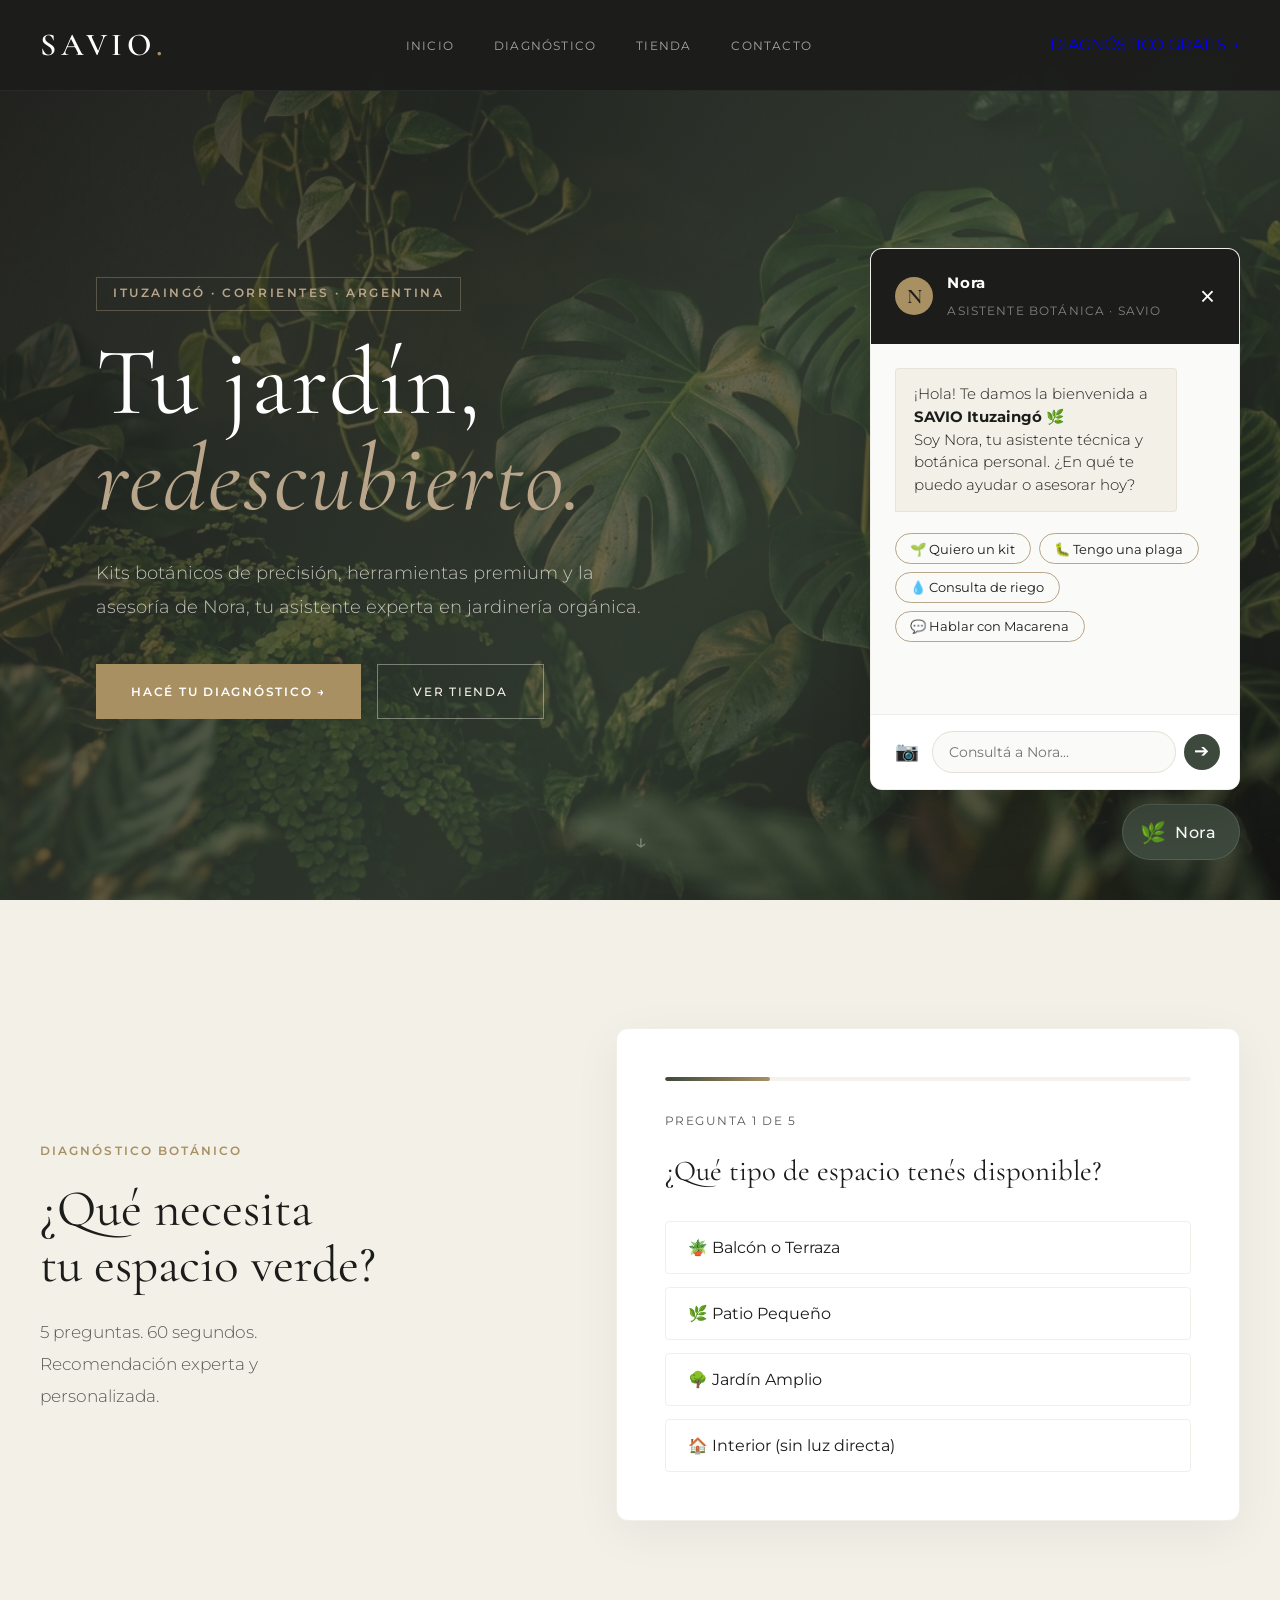
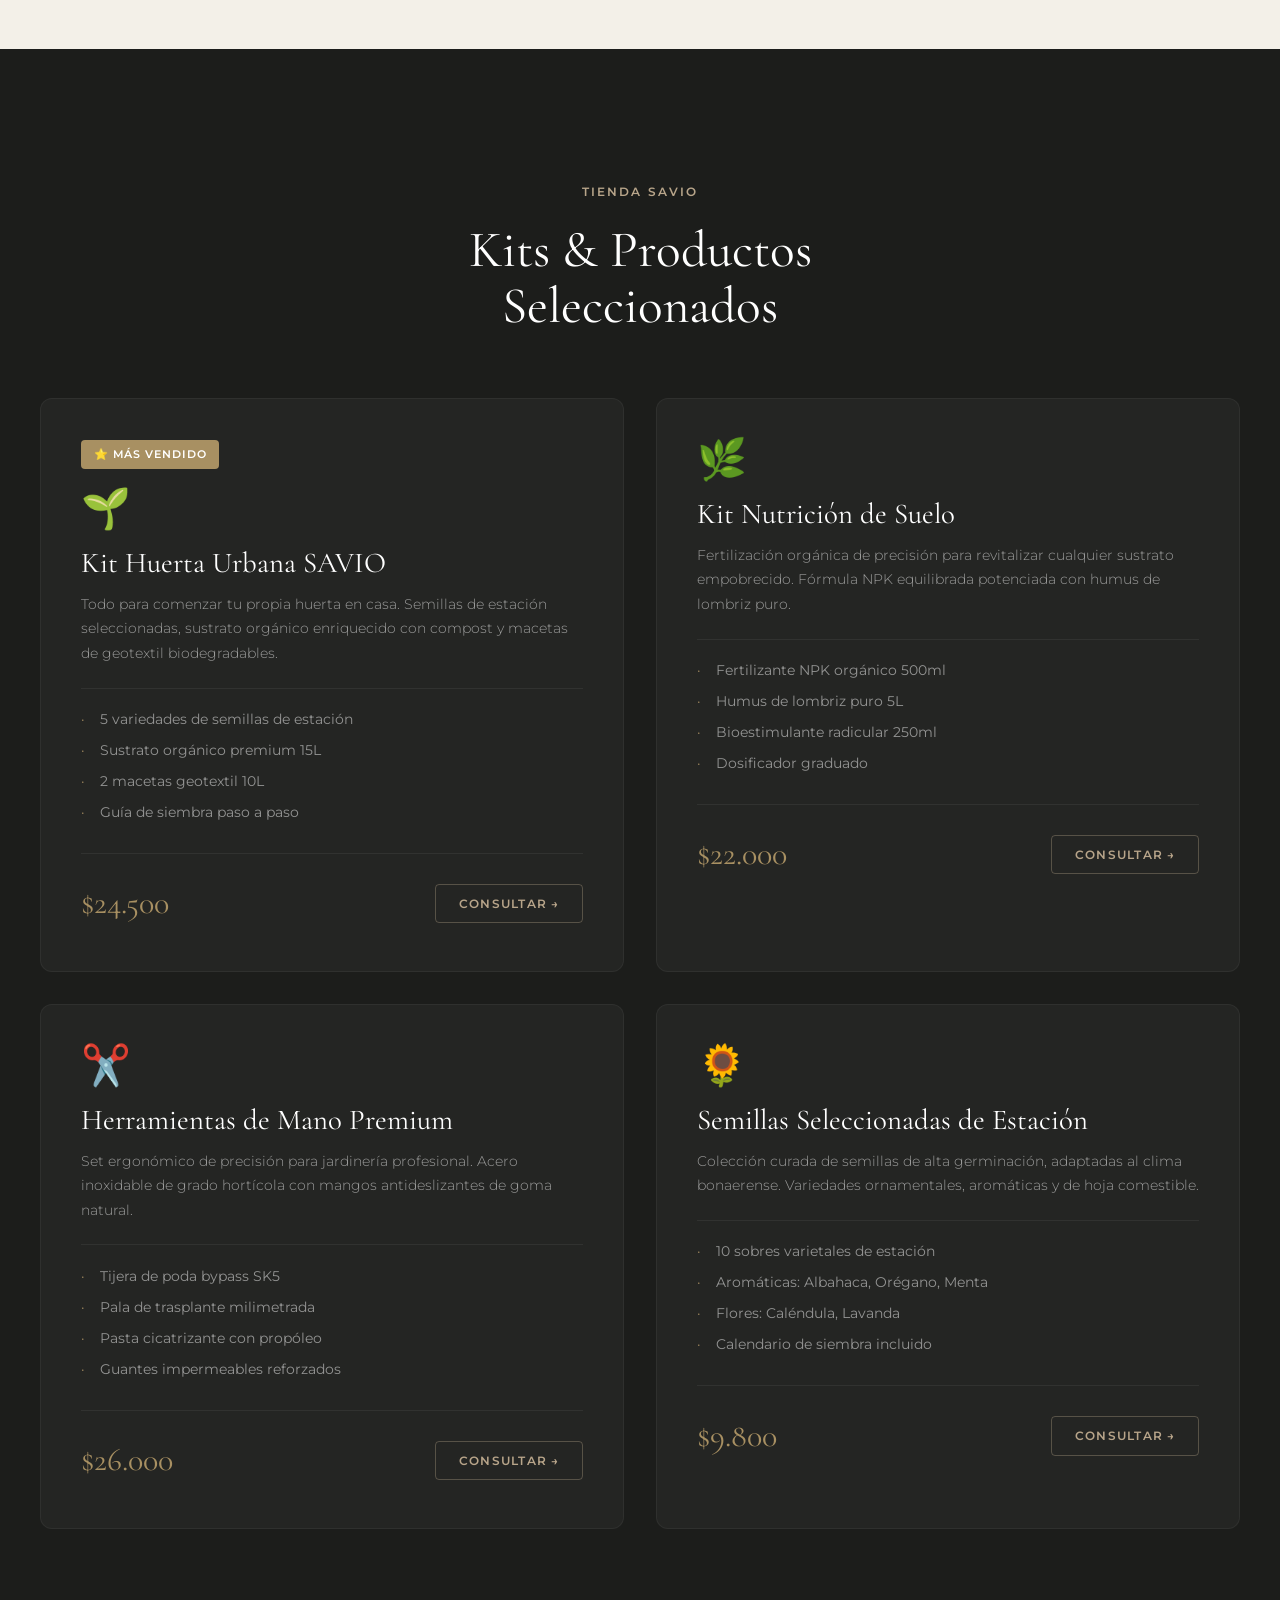
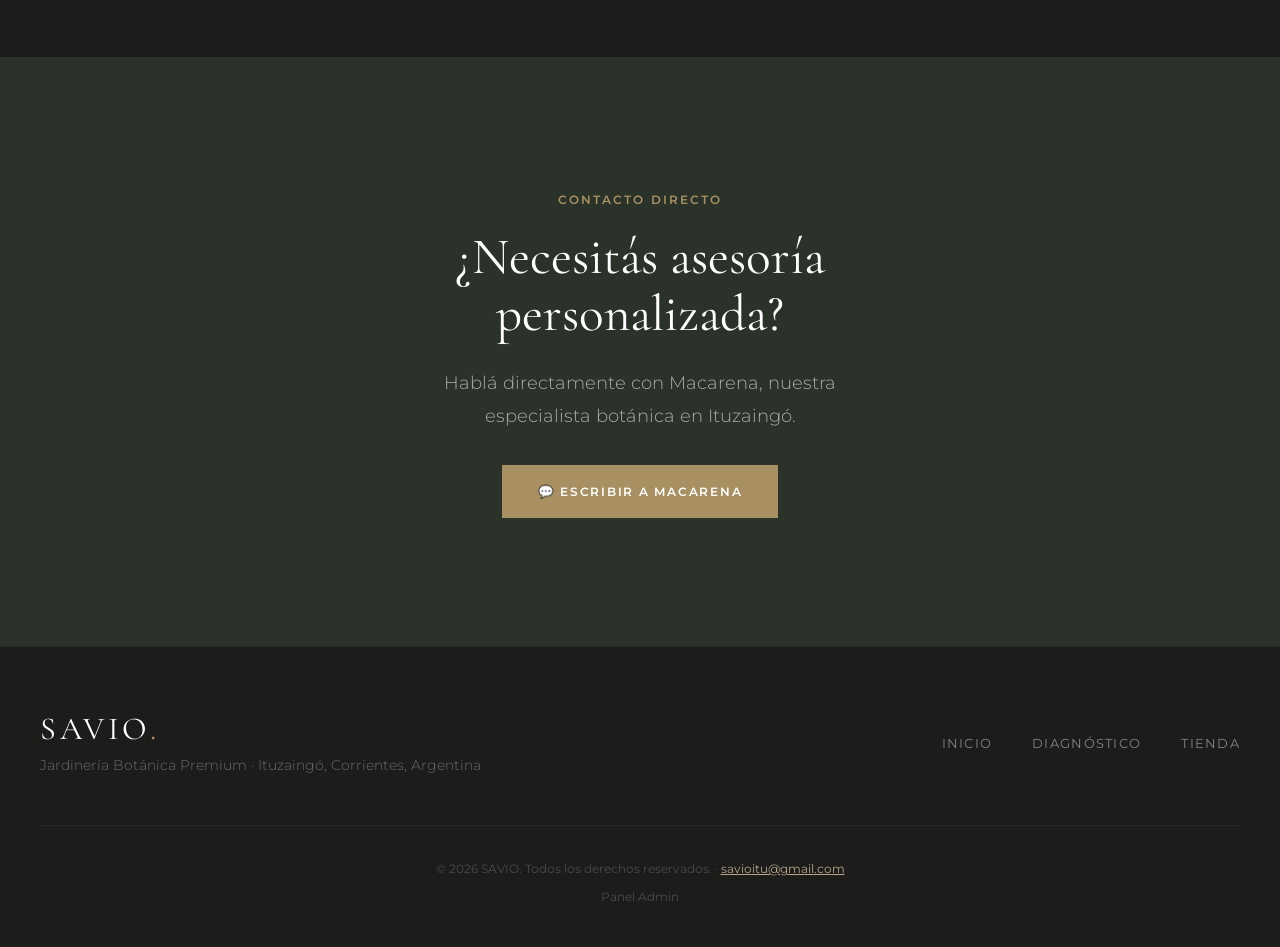
==== commit fd349ffb: "feat: dashboard admin login turnos, PWA manifest, redes dinamicas, whatsapp operador" ====
--- a/index.html
+++ b/index.html
@@ -9,6 +9,10 @@
   <link rel="preconnect" href="https://fonts.gstatic.com" crossorigin>
   <link href="https://fonts.googleapis.com/css2?family=Cormorant+Garamond:ital,wght@0,400;0,600;0,700;1,400&family=Montserrat:wght@300;400;500;600;700&display=swap" rel="stylesheet">
   <link rel="stylesheet" href="styles.css">
+  <link rel="manifest" href="manifest.json">
+  <meta name="theme-color" content="#3E493D">
+  <meta name="apple-mobile-web-app-capable" content="yes">
+  <meta name="apple-mobile-web-app-status-bar-style" content="black-translucent">
 </head>
 <body>
 
@@ -30,7 +34,7 @@
   <section id="inicio" class="hero-section">
     <div class="hero-overlay"></div>
     <div class="hero-content">
-      <span class="hero-tag">Ituzaingó · Buenos Aires</span>
+      <span class="hero-tag" id="hero-location">Ituzaingó · Corrientes · Argentina</span>
       <h1 class="hero-title">Tu jardín,<br><em>redescubierto.</em></h1>
       <p class="hero-subtitle">Kits botánicos de precisión, herramientas premium y la asesoría de Nora, tu asistente experta en jardinería orgánica.</p>
       <div class="hero-actions">
@@ -218,7 +222,7 @@
       <div class="footer-content">
         <div class="footer-brand">
           <h2>SAVIO<span>.</span></h2>
-          <p>Jardinería Botánica Premium · Ituzaingó, Buenos Aires</p>
+          <p>Jardinería Botánica Premium · Ituzaingó, Corrientes, Argentina</p>
         </div>
         <div class="footer-links">
           <a href="#inicio">Inicio</a>
@@ -227,7 +231,8 @@
         </div>
       </div>
       <div class="footer-bottom">
-        <p>© 2026 SAVIO. Todos los derechos reservados. · <a href="mailto:savioitu@gmail.com" style="color:var(--accent-arena);">savioitu@gmail.com</a></p>
+        <p>© 2026 SAVIO. Todos los derechos reservados. · <a href="mailto:savioitu@gmail.com" style="color:var(--arena);">savioitu@gmail.com</a></p>
+        <p style="margin-top:0.4rem;"><a href="dashboard.html" style="color:rgba(255,255,255,0.2);font-size:0.72rem;text-decoration:none;">Panel Admin</a></p>
       </div>
     </div>
   </footer>
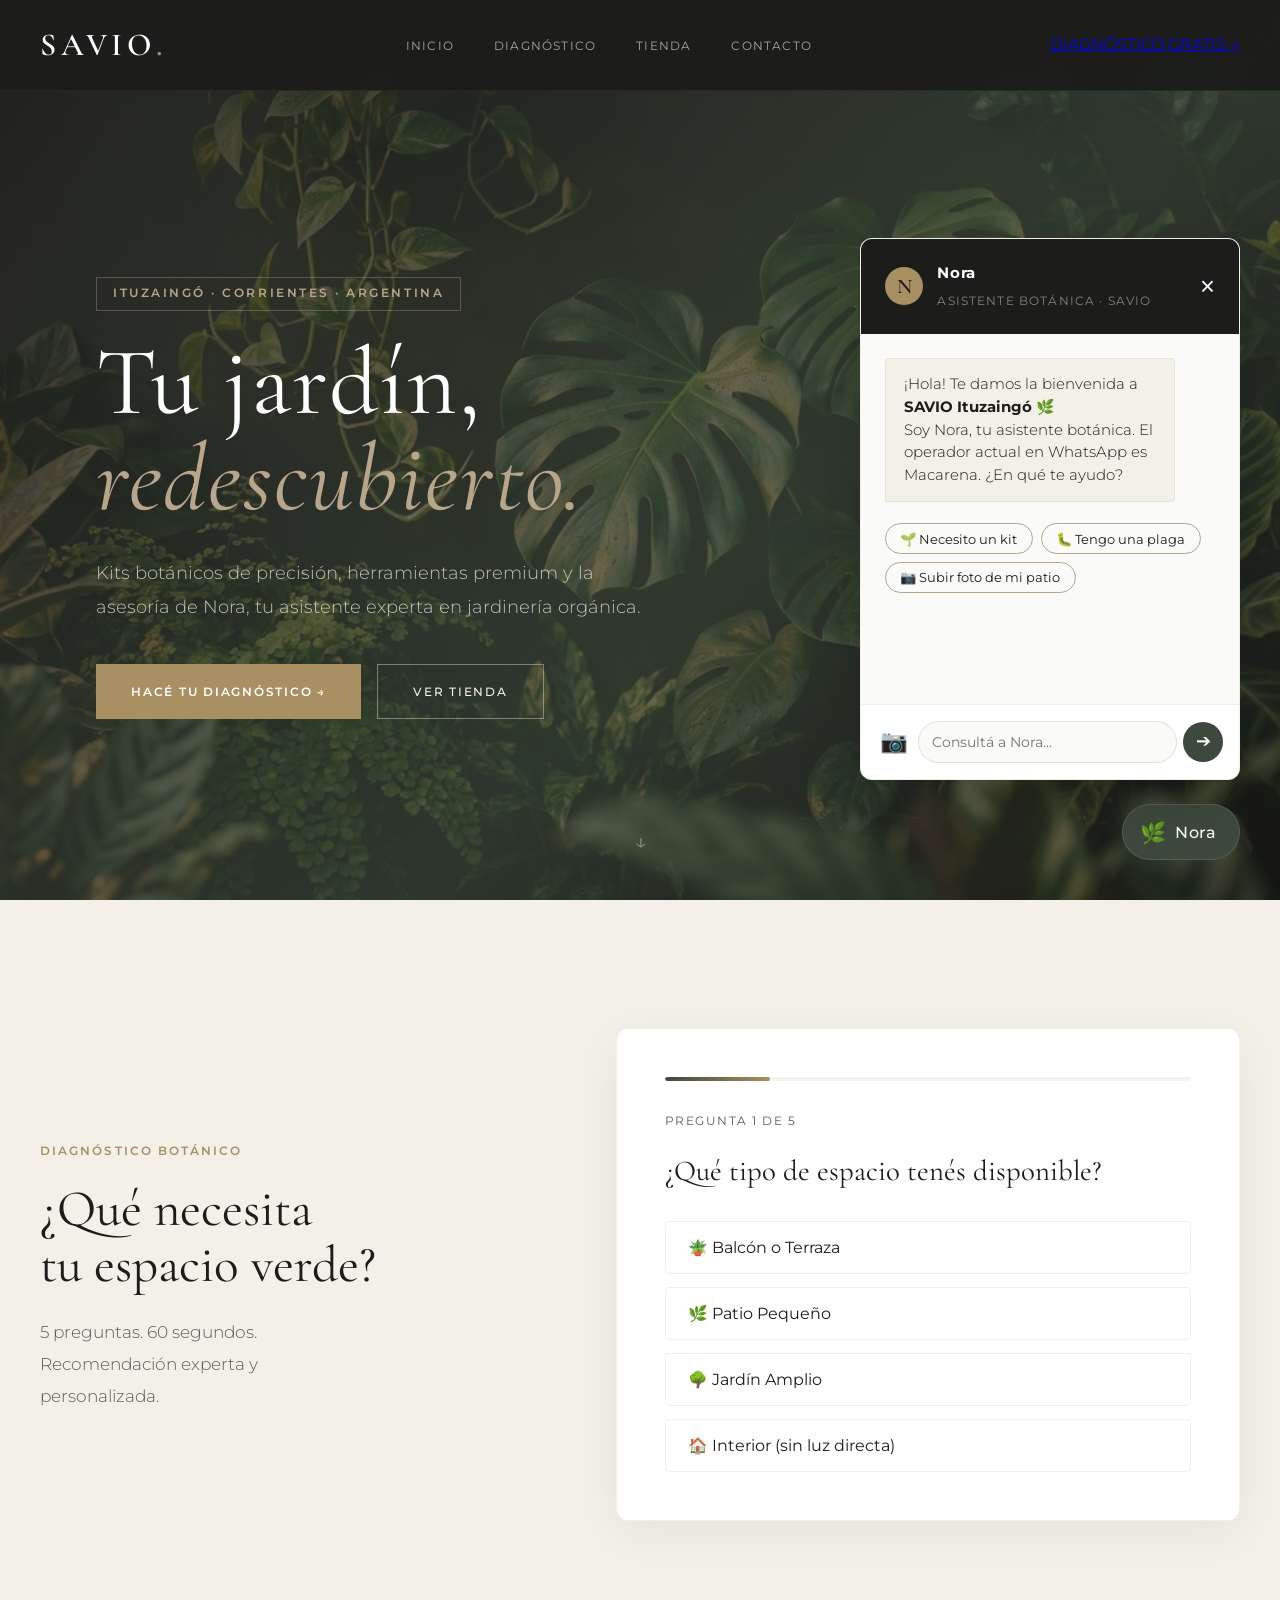
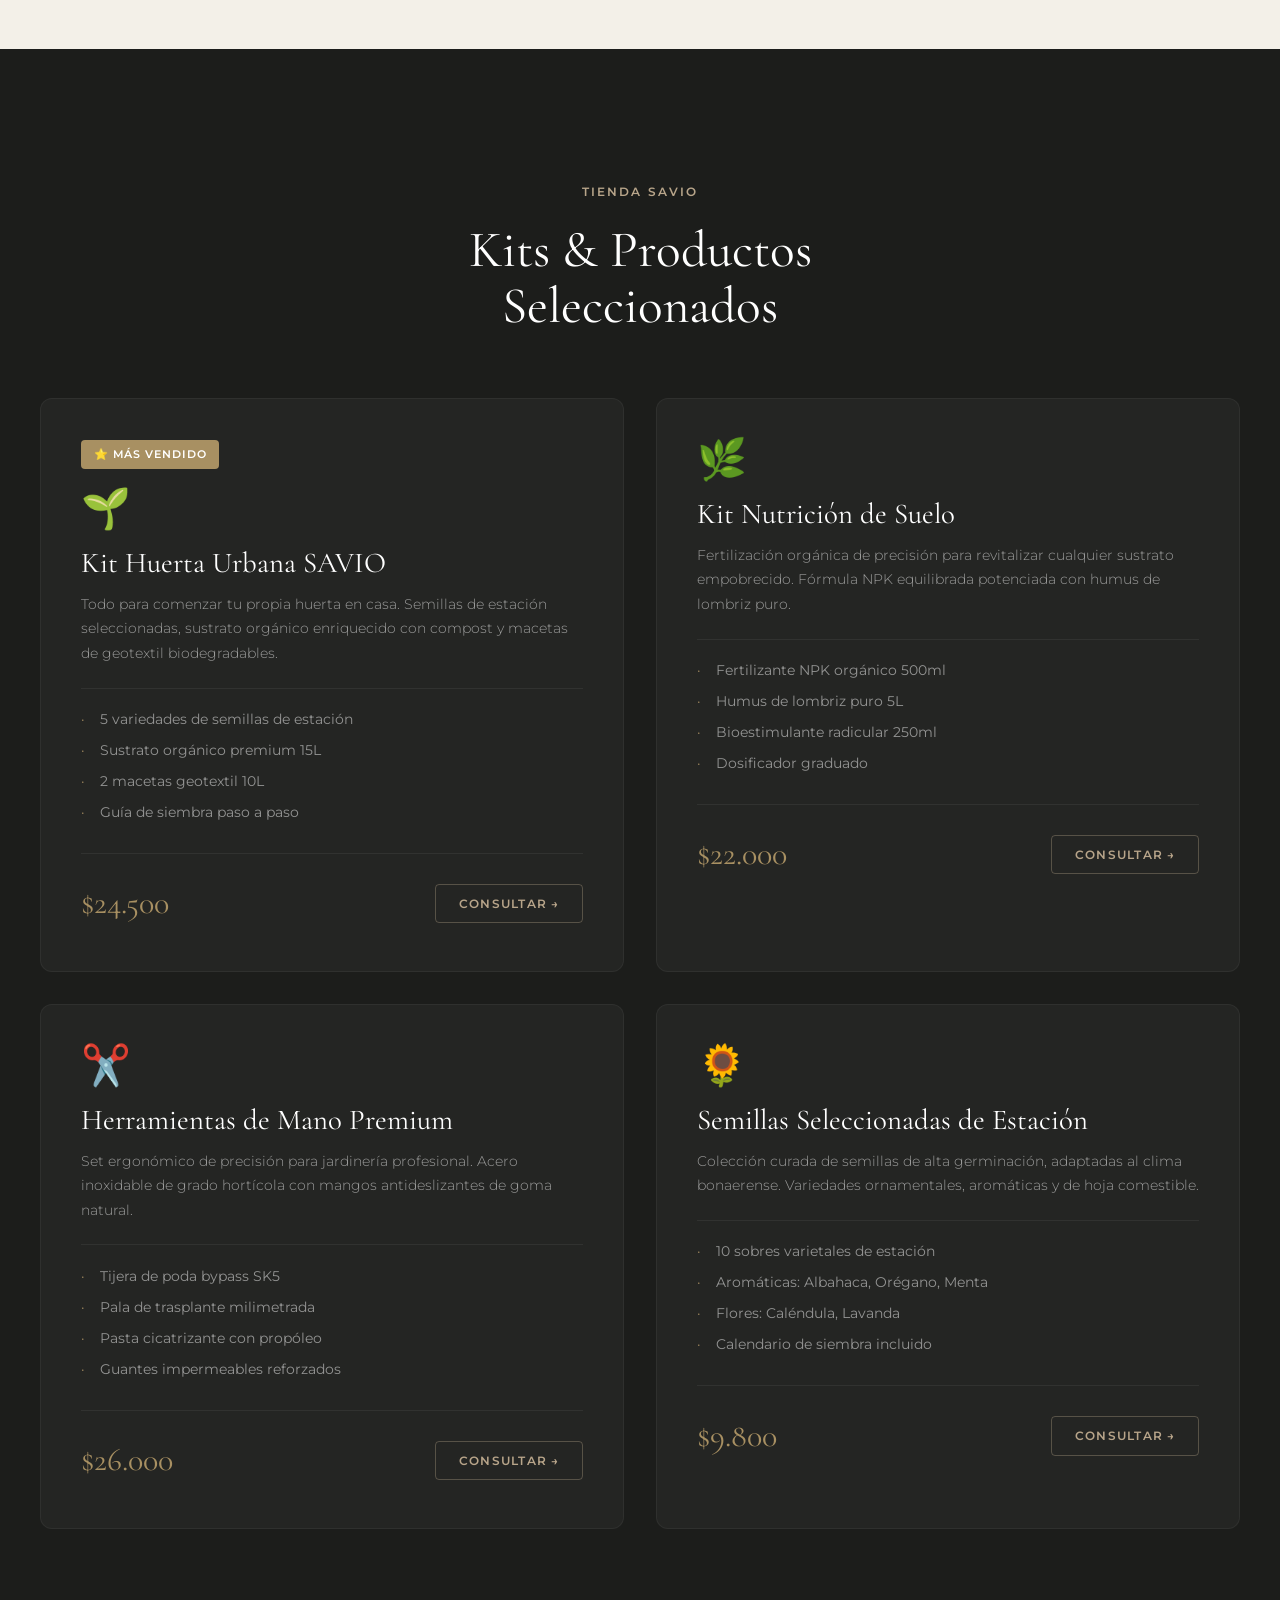
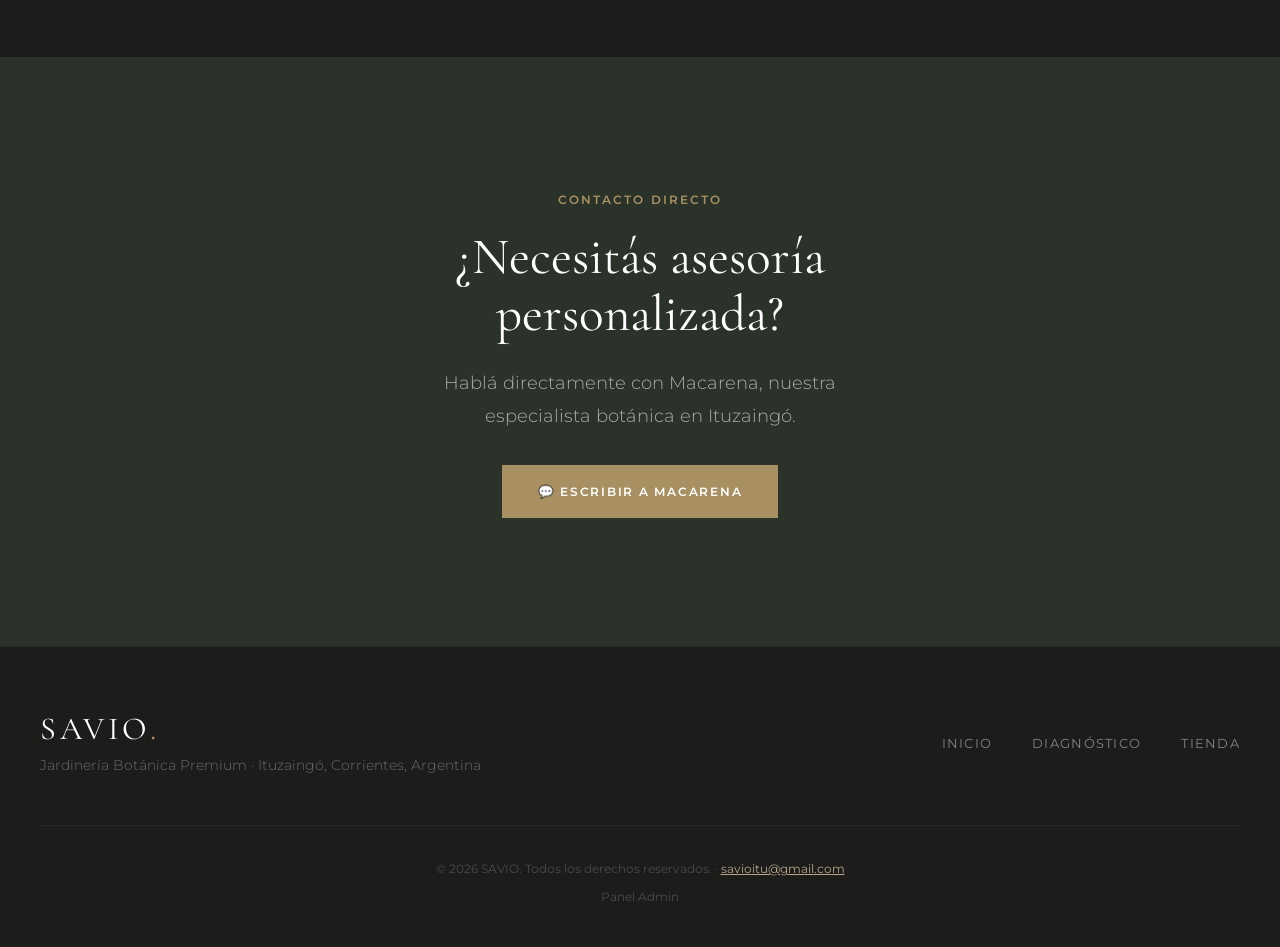
==== commit 569b063e: "feat: maestra v3 - dashboard erp, pwa banner, nora litoral multimedia, mix personalizado" ====
--- a/index.html
+++ b/index.html
@@ -15,6 +15,11 @@
   <meta name="apple-mobile-web-app-status-bar-style" content="black-translucent">
 </head>
 <body>
+  <!-- PWA Banner -->
+  <div class="pwa-banner" id="pwa-banner" style="display: none;">
+    SAVIO Ituzaingó está disponible como App Nativa.
+    <button id="btn-install-pwa">INSTALAR APP</button>
+  </div>
 
   <!-- Nav -->
   <nav class="site-nav" id="main-nav">
@@ -264,6 +269,36 @@
     </div>
   </div>
 
+  <!-- Btn Top -->
+  <button id="btn-top" title="Volver arriba">↑</button>
+
   <script type="module" src="app.js"></script>
+  <script>
+    // Btn Top Logic
+    const btnTop = document.getElementById('btn-top');
+    window.addEventListener('scroll', () => {
+      if (window.scrollY > 300) btnTop.style.display = 'flex';
+      else btnTop.style.display = 'none';
+    });
+    btnTop.addEventListener('click', () => window.scrollTo({top: 0, behavior: 'smooth'}));
+
+    // PWA Install Logic
+    let deferredPrompt;
+    const pwaBanner = document.getElementById('pwa-banner');
+    const btnInstall = document.getElementById('btn-install-pwa');
+
+    window.addEventListener('beforeinstallprompt', (e) => {
+      e.preventDefault();
+      deferredPrompt = e;
+      pwaBanner.style.display = 'flex';
+    });
+
+    btnInstall.addEventListener('click', async () => {
+      pwaBanner.style.display = 'none';
+      deferredPrompt.prompt();
+      const { outcome } = await deferredPrompt.userChoice;
+      deferredPrompt = null;
+    });
+  </script>
 </body>
 </html>
--- a/styles.css
+++ b/styles.css
@@ -544,9 +544,10 @@
 .nora-icon { font-size: 1.3rem; }
 .nora-window {
   position: absolute;
-  bottom: 70px;
+  bottom: 80px;
   right: 0;
-  width: 370px;
+  width: 380px;
+  max-width: 90vw;
   background: var(--white);
   border-radius: var(--radius-md);
   box-shadow: 0 20px 60px rgba(0,0,0,0.18);
@@ -555,6 +556,7 @@
   overflow: hidden;
   border: 1px solid var(--border-subtle);
   animation: slideUp 0.3s ease;
+  z-index: 10000;
 }
 @keyframes slideUp {
   from { opacity: 0; transform: translateY(20px); }
@@ -653,23 +655,25 @@
 .quick-reply-btn:hover { background: var(--oliva); color: var(--white); border-color: var(--oliva); }
 .nora-input-bar {
   display: flex;
-  padding: 1rem 1.2rem;
+  padding: 1rem;
   background: var(--white);
   border-top: 1px solid var(--border-subtle);
   align-items: center;
-  gap: 0.5rem;
+  gap: 0.4rem;
 }
 #nora-media-btn {
   background: transparent; border: none;
-  color: var(--text-muted); font-size: 1.2rem;
-  cursor: pointer; padding: 0 0.3rem;
-  transition: var(--transition);
+  color: var(--text-muted); font-size: 1.4rem;
+  cursor: pointer; padding: 0 0.2rem;
+  transition: var(--transition);
+  flex-shrink: 0;
 }
 #nora-media-btn:hover { color: var(--dorado); }
 .nora-input-bar input[type="text"] {
   flex: 1;
+  min-width: 0;
   border: 1px solid rgba(184,165,138,0.3);
-  padding: 0.7rem 1rem;
+  padding: 0.7rem 0.8rem;
   border-radius: 99px;
   font-family: var(--font-sans);
   font-size: 0.9rem;
@@ -683,7 +687,7 @@
   border: none;
   color: var(--white);
   font-size: 1.1rem;
-  width: 36px; height: 36px;
+  width: 40px; height: 40px;
   border-radius: 50%;
   cursor: pointer;
   display: flex; align-items: center; justify-content: center;
@@ -704,8 +708,111 @@
 @media (max-width: 600px) {
   .hero-title { font-size: 3.2rem; }
   .hero-actions { flex-direction: column; }
-  .nora-window { width: 92vw; right: 4vw; bottom: 80px; }
+  .nora-window { width: 92vw; right: 0; bottom: 85px; }
   .quiz-card { padding: 2rem 1.5rem; }
   .nora-fab-label { display: none; }
-  .nora-fab { padding: 1rem; border-radius: 50%; width: 58px; height: 58px; justify-content: center; }
-}
+  .nora-fab-container { bottom: 1.5rem; right: 1.5rem; }
+  .nora-fab { padding: 1rem; border-radius: 50%; width: 50px; height: 50px; justify-content: center; }
+}
+
+/* Mix Personalizado Box */
+.mix-box {
+  background: var(--white);
+  border: 1px solid var(--border-subtle);
+  border-radius: var(--radius-sm);
+  padding: 1.5rem;
+  margin-bottom: 1.5rem;
+  text-align: left;
+}
+.mix-title {
+  font-family: var(--font-serif);
+  font-size: 1.6rem;
+  color: var(--oliva);
+  margin-bottom: 1rem;
+  border-bottom: 1px solid var(--border-subtle);
+  padding-bottom: 0.5rem;
+}
+.mix-section {
+  margin-bottom: 1rem;
+  font-size: 0.9rem;
+}
+.mix-section strong {
+  color: var(--grafito);
+  display: block;
+  margin-bottom: 0.5rem;
+}
+.mix-section ul {
+  list-style: none;
+}
+.mix-section li {
+  display: flex;
+  justify-content: space-between;
+  padding: 0.3rem 0;
+  border-bottom: 1px dashed rgba(0,0,0,0.05);
+  color: var(--text-muted);
+}
+.mix-section .price { color: var(--grafito); font-weight: 500; }
+.asesoria-box {
+  background: rgba(168,144,98,0.1);
+  padding: 1rem;
+  border-radius: 4px;
+}
+.mix-total {
+  font-family: var(--font-serif);
+  font-size: 1.8rem;
+  color: var(--dorado);
+  text-align: right;
+  margin-top: 1rem;
+  padding-top: 1rem;
+  border-top: 2px solid var(--border-subtle);
+}
+
+/* Btn Top */
+#btn-top {
+  position: fixed;
+  bottom: 2.5rem;
+  left: 2.5rem;
+  width: 45px;
+  height: 45px;
+  background: var(--grafito);
+  color: var(--white);
+  border: none;
+  border-radius: 50%;
+  cursor: pointer;
+  display: none;
+  align-items: center;
+  justify-content: center;
+  font-size: 1.2rem;
+  z-index: 1000;
+  transition: var(--transition);
+  box-shadow: 0 4px 12px rgba(0,0,0,0.2);
+}
+#btn-top:hover { background: var(--dorado); transform: translateY(-3px); }
+
+/* PWA Banner */
+.pwa-banner {
+  background: var(--oliva);
+  color: var(--marfil);
+  text-align: center;
+  padding: 0.6rem;
+  font-size: 0.8rem;
+  font-weight: 500;
+  display: flex;
+  justify-content: center;
+  align-items: center;
+  gap: 1rem;
+  z-index: 2000;
+  position: relative;
+}
+.pwa-banner button {
+  background: var(--dorado);
+  border: none;
+  color: var(--white);
+  padding: 0.3rem 0.8rem;
+  font-size: 0.75rem;
+  border-radius: 4px;
+  cursor: pointer;
+  font-weight: bold;
+}
+.pwa-banner button:hover { background: var(--dorado-hover); }
+
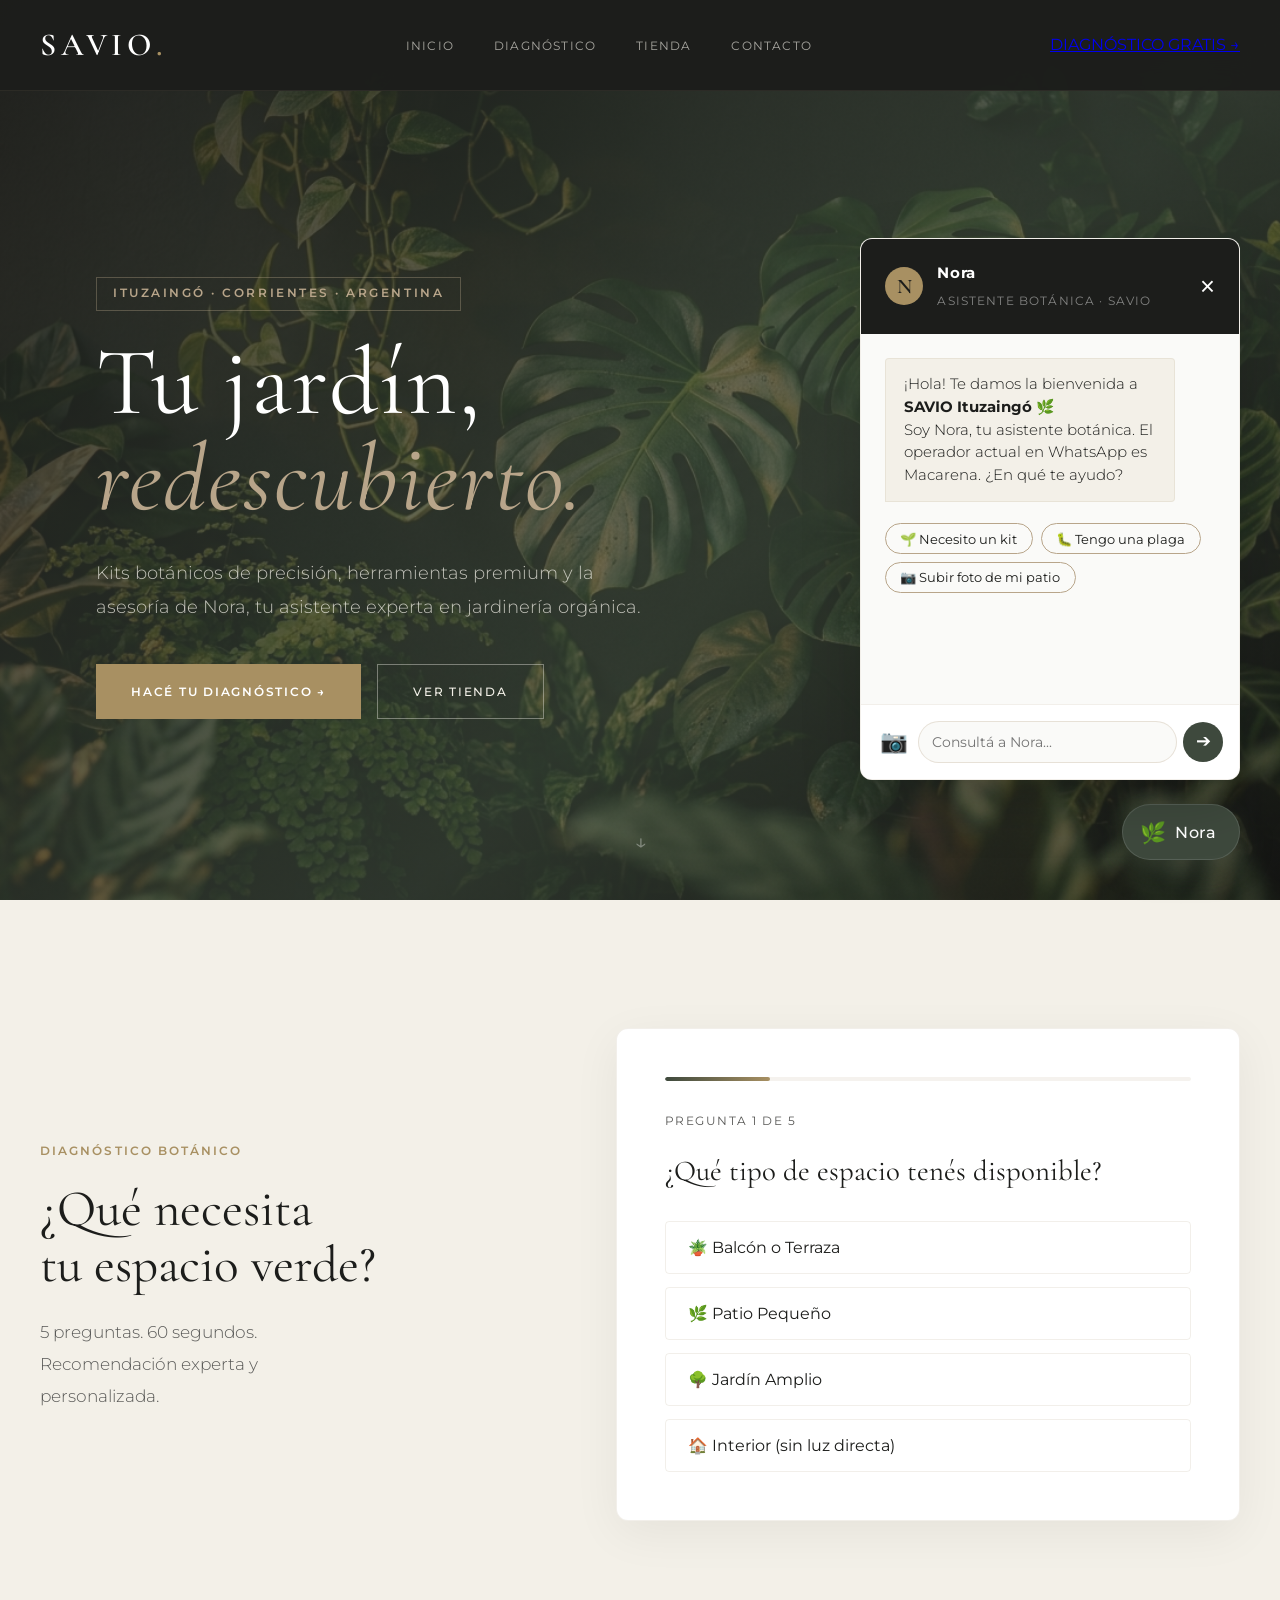
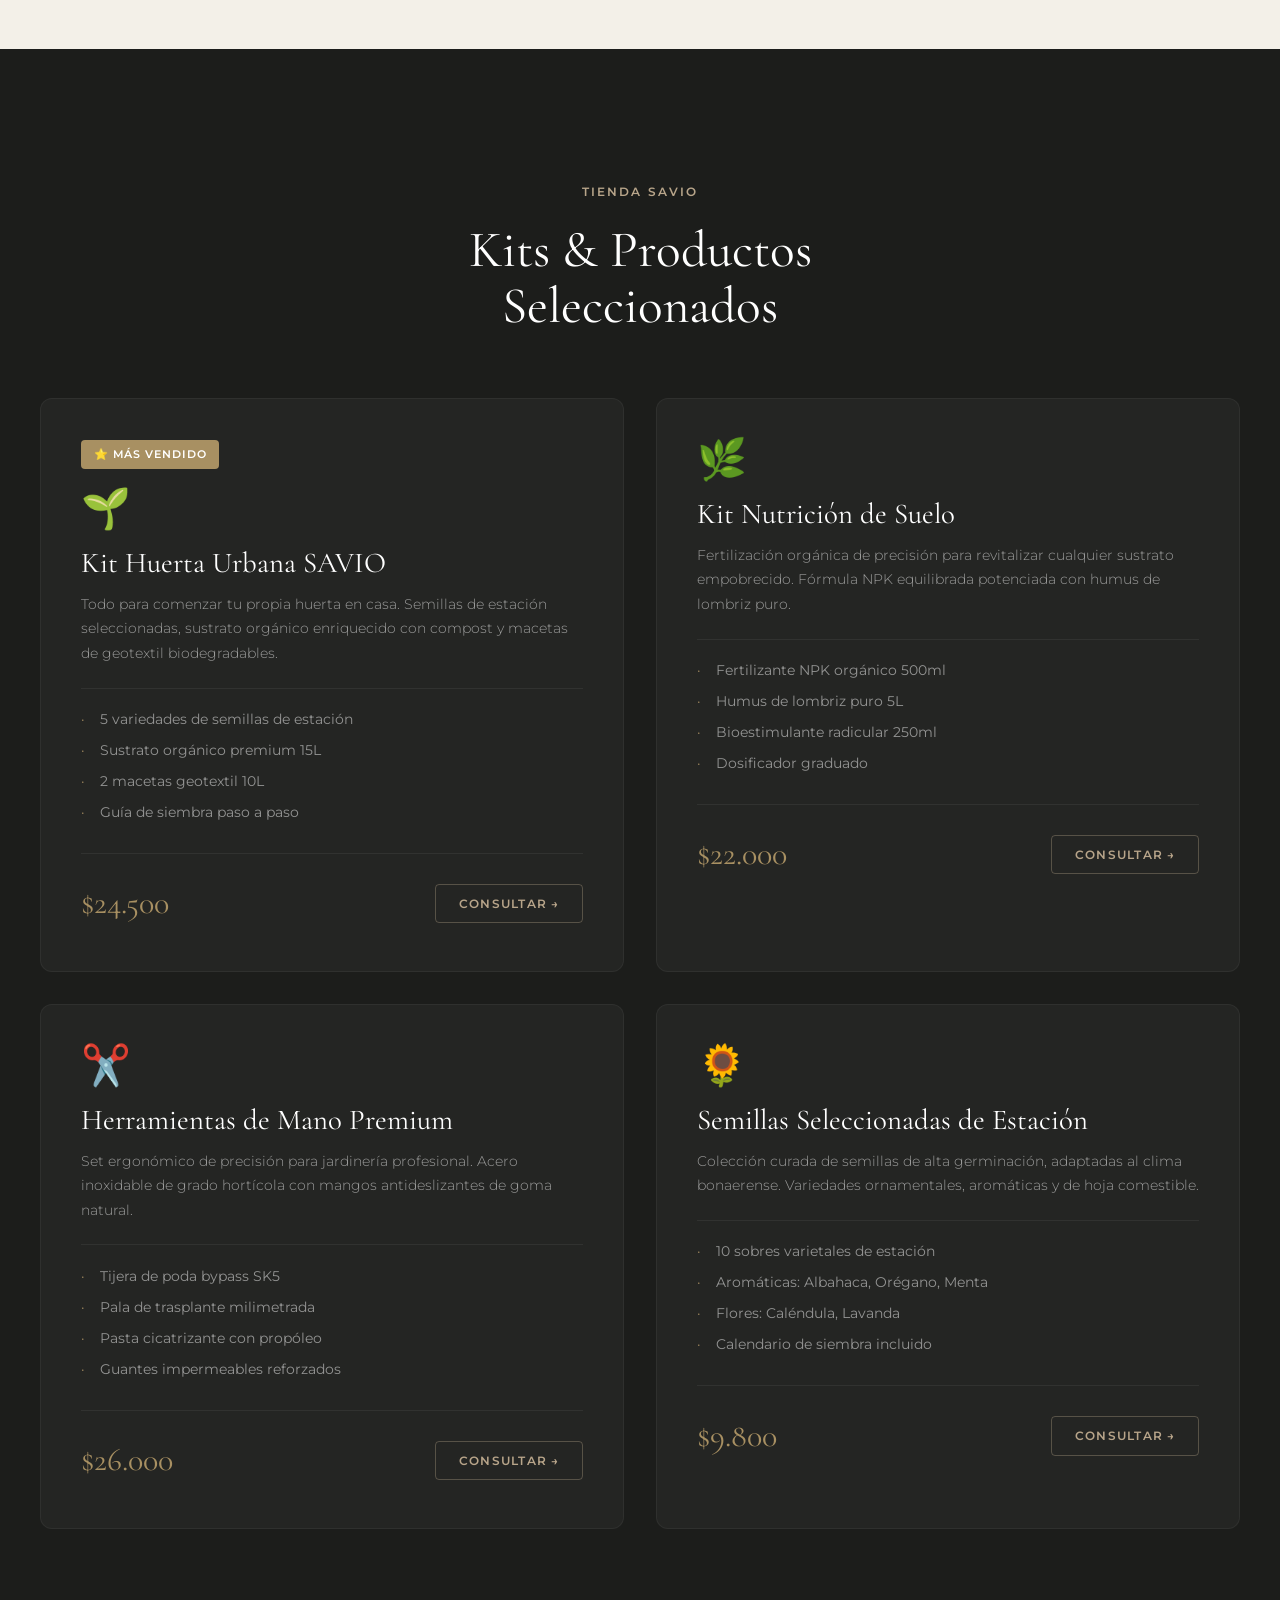
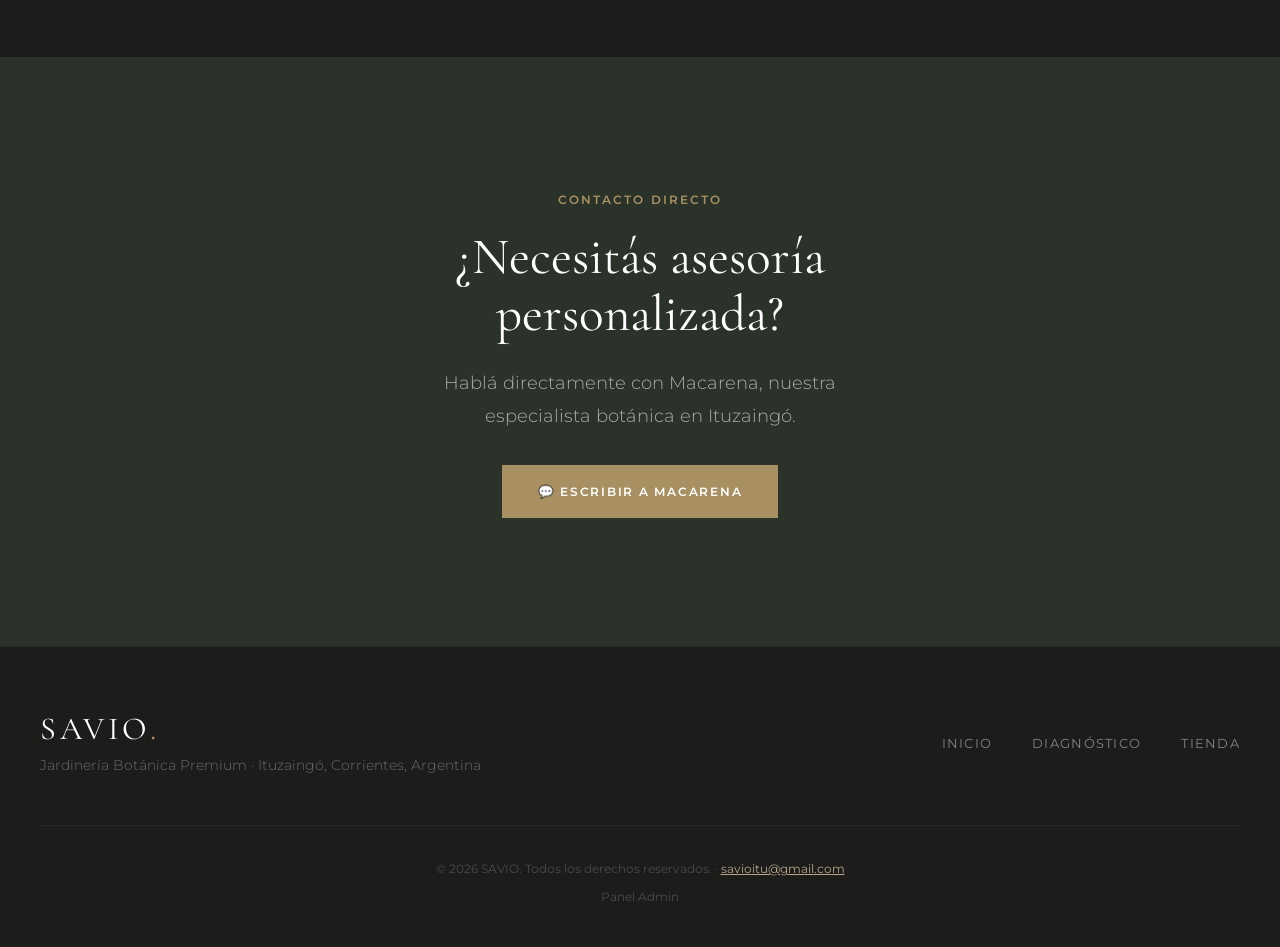
==== commit f00dcede: "fix: pwa banner layout superposicion con navbar resuelta" ====
--- a/index.html
+++ b/index.html
@@ -291,10 +291,12 @@
       e.preventDefault();
       deferredPrompt = e;
       pwaBanner.style.display = 'flex';
+      document.body.classList.add('has-pwa-banner');
     });
 
     btnInstall.addEventListener('click', async () => {
       pwaBanner.style.display = 'none';
+      document.body.classList.remove('has-pwa-banner');
       deferredPrompt.prompt();
       const { outcome } = await deferredPrompt.userChoice;
       deferredPrompt = null;
--- a/styles.css
+++ b/styles.css
@@ -132,8 +132,15 @@
   backdrop-filter: blur(20px);
   z-index: 1000;
   padding: 1.1rem 0;
-  border-bottom: 1px solid var(--border-dark);
-  transition: var(--transition);
+  border-bottom: 1px solid rgba(184,165,138,0.1);
+  transition: top 0.3s ease;
+}
+
+body.has-pwa-banner {
+  padding-top: 36px;
+}
+body.has-pwa-banner .site-nav {
+  top: 36px;
 }
 .nav-container {
   max-width: 1400px;
@@ -802,7 +809,9 @@
   align-items: center;
   gap: 1rem;
   z-index: 2000;
-  position: relative;
+  position: fixed;
+  top: 0; left: 0; right: 0;
+  height: 36px;
 }
 .pwa-banner button {
   background: var(--dorado);
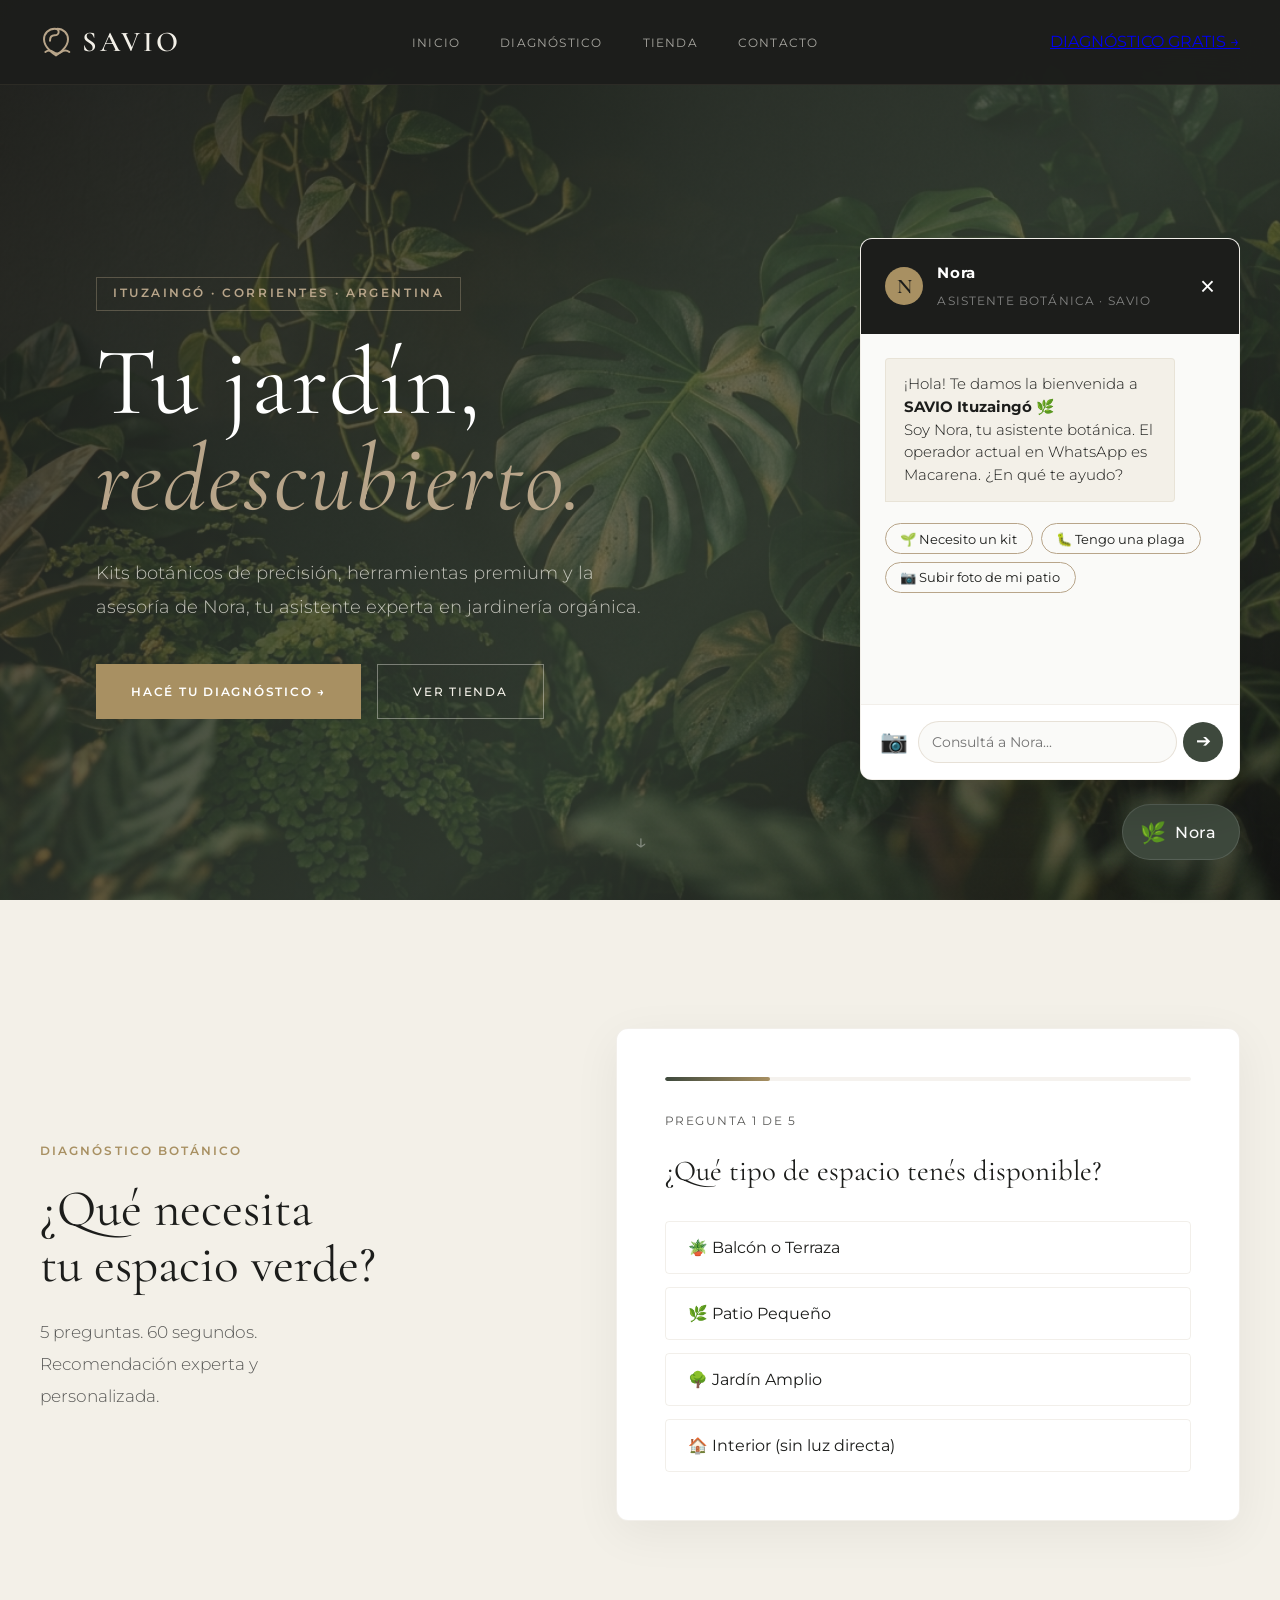
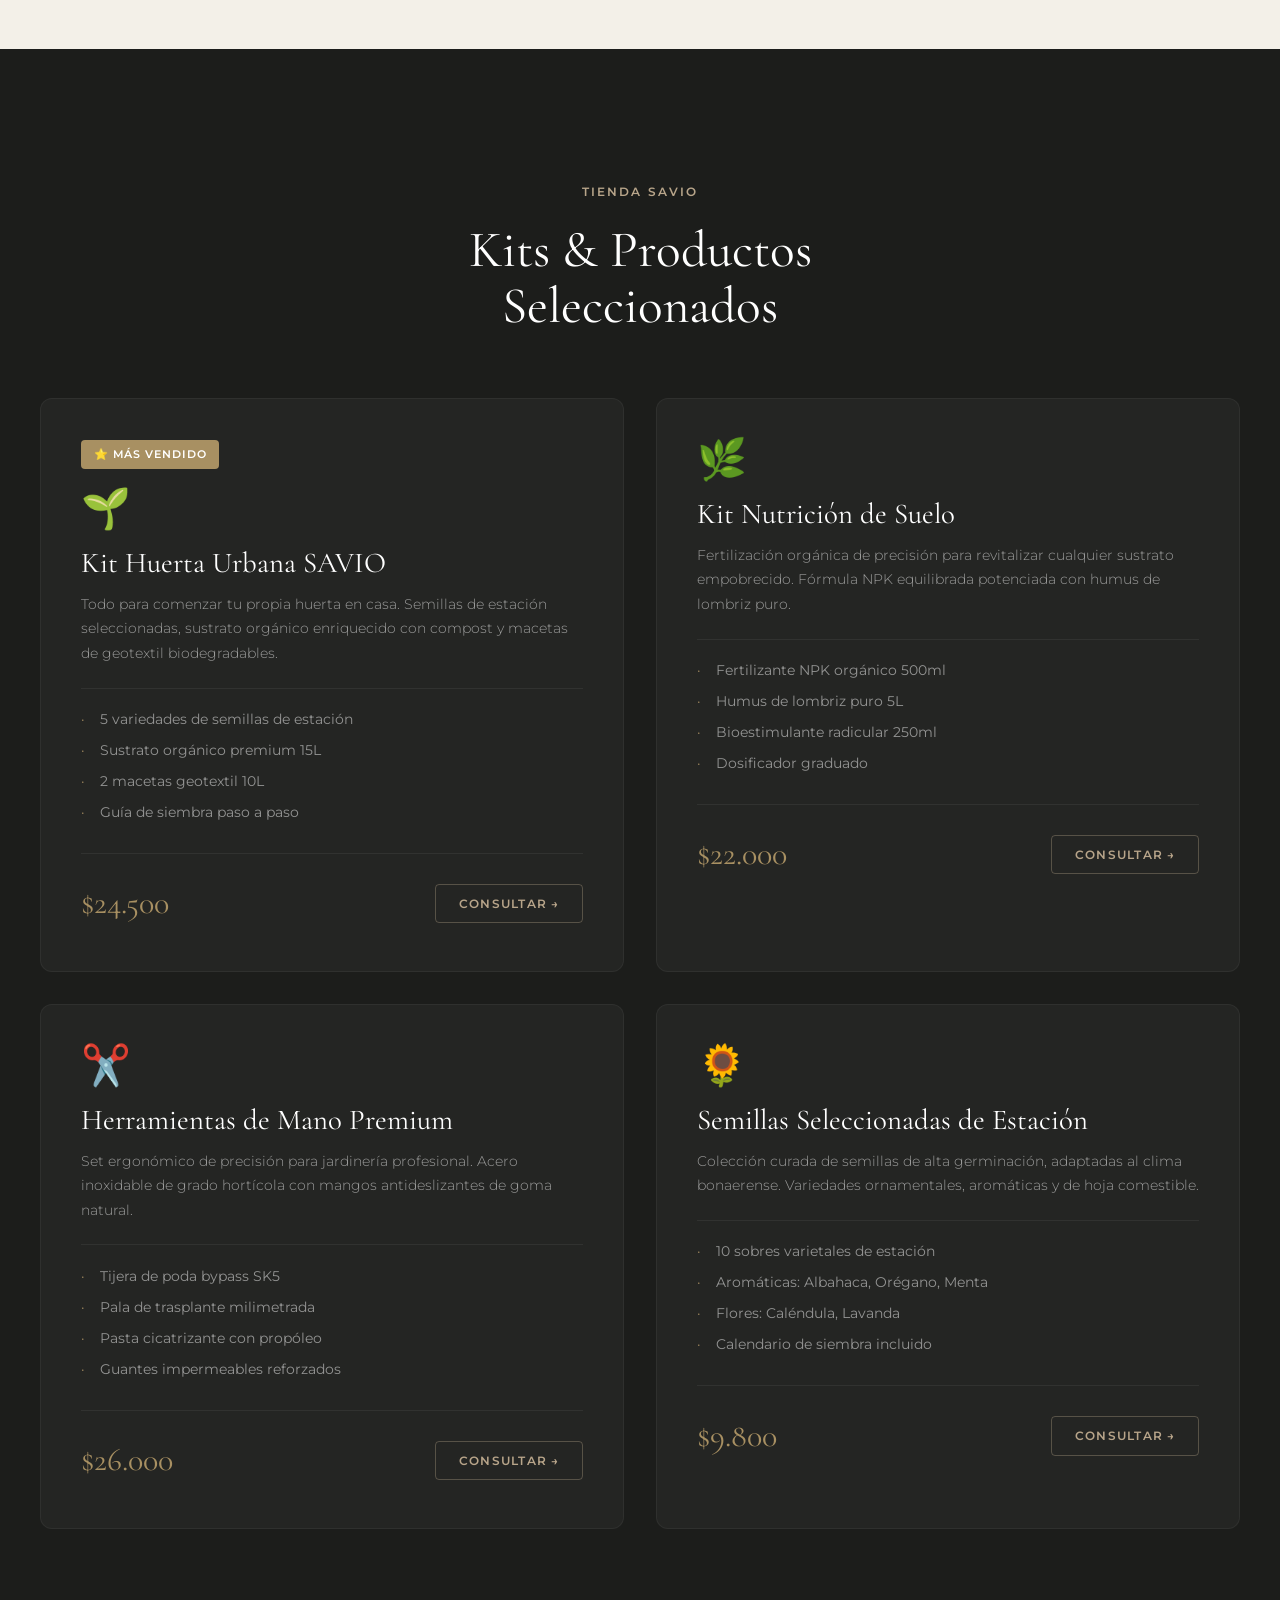
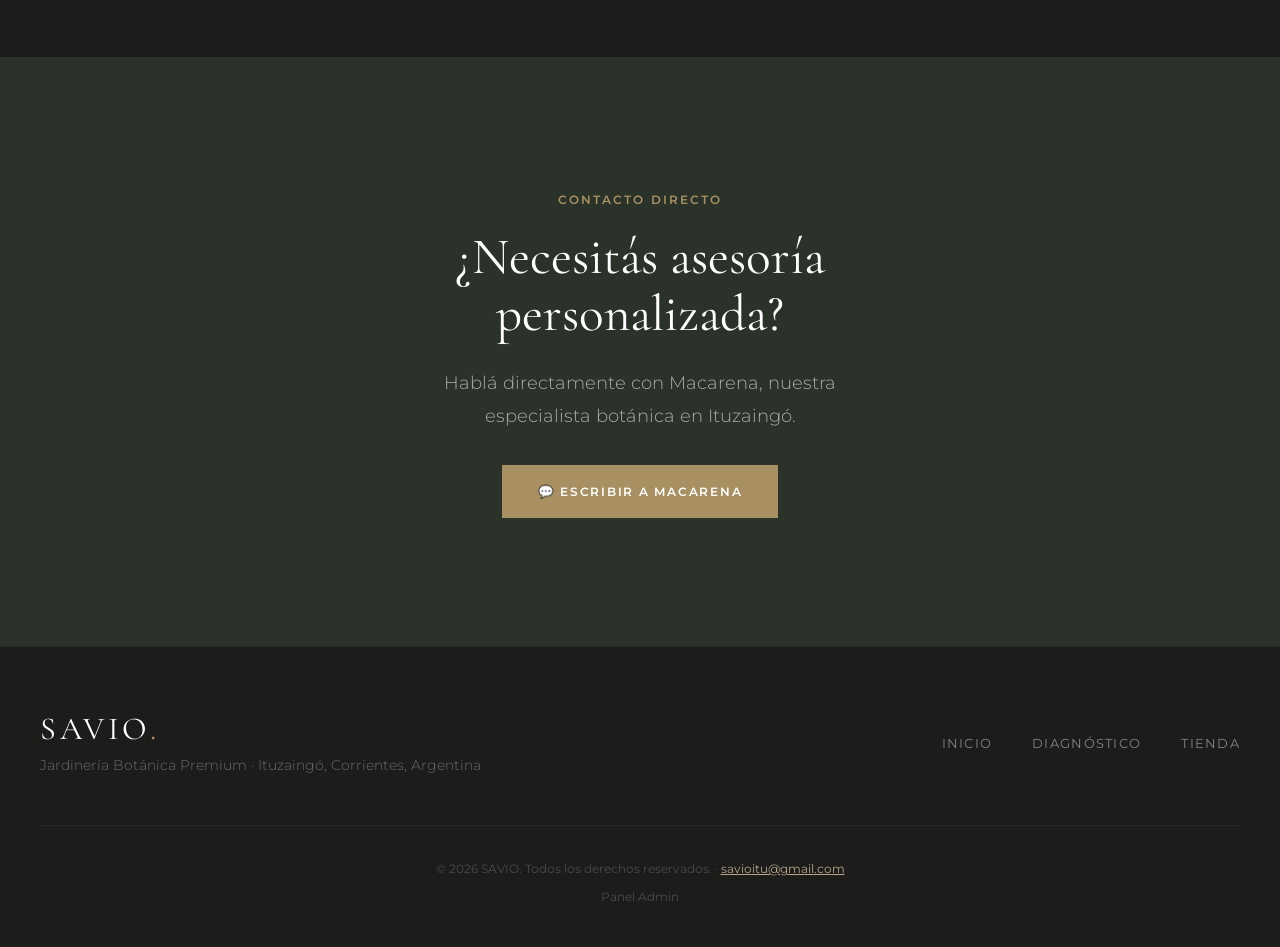
==== commit e9c7d0e7: "fix: integracion de logotipo svg litoraleño y resolucion de colision en navbar" ====
--- a/index.html
+++ b/index.html
@@ -24,7 +24,10 @@
   <!-- Nav -->
   <nav class="site-nav" id="main-nav">
     <div class="nav-container">
-      <a href="#inicio" class="nav-brand">SAVIO<span>.</span></a>
+      <a href="#inicio" class="nav-brand" style="display: flex; align-items: center; gap: 10px; text-decoration: none;">
+        <svg width="32" height="32" viewBox="0 0 24 24" fill="none" stroke="#B8A58A" stroke-width="1.5" stroke-linecap="round" stroke-linejoin="round" style="flex-shrink:0;"><path d="M12 22C12 22 3 17 3 10C3 5.5 6.5 2 11 2C12.5 2 14 3 14 4.5C14 6 12.5 7 11 7C8.5 7 7.5 9 7.5 11M12 22C12 22 21 17 21 10C21 5.5 17.5 2 13 2"/><path d="M4 19.5C6 18 8 18 10 19.5C12 21 14 21 16 19.5C18 18 20 18 22 19.5"/></svg>
+        <span style="color: #F3F0E8; font-family: var(--font-serif); font-size: 1.8rem; letter-spacing: 0.1em; font-weight: 600;">SAVIO</span>
+      </a>
       <ul class="nav-links">
         <li><a href="#inicio">Inicio</a></li>
         <li><a href="#quiz-section">Diagnóstico</a></li>
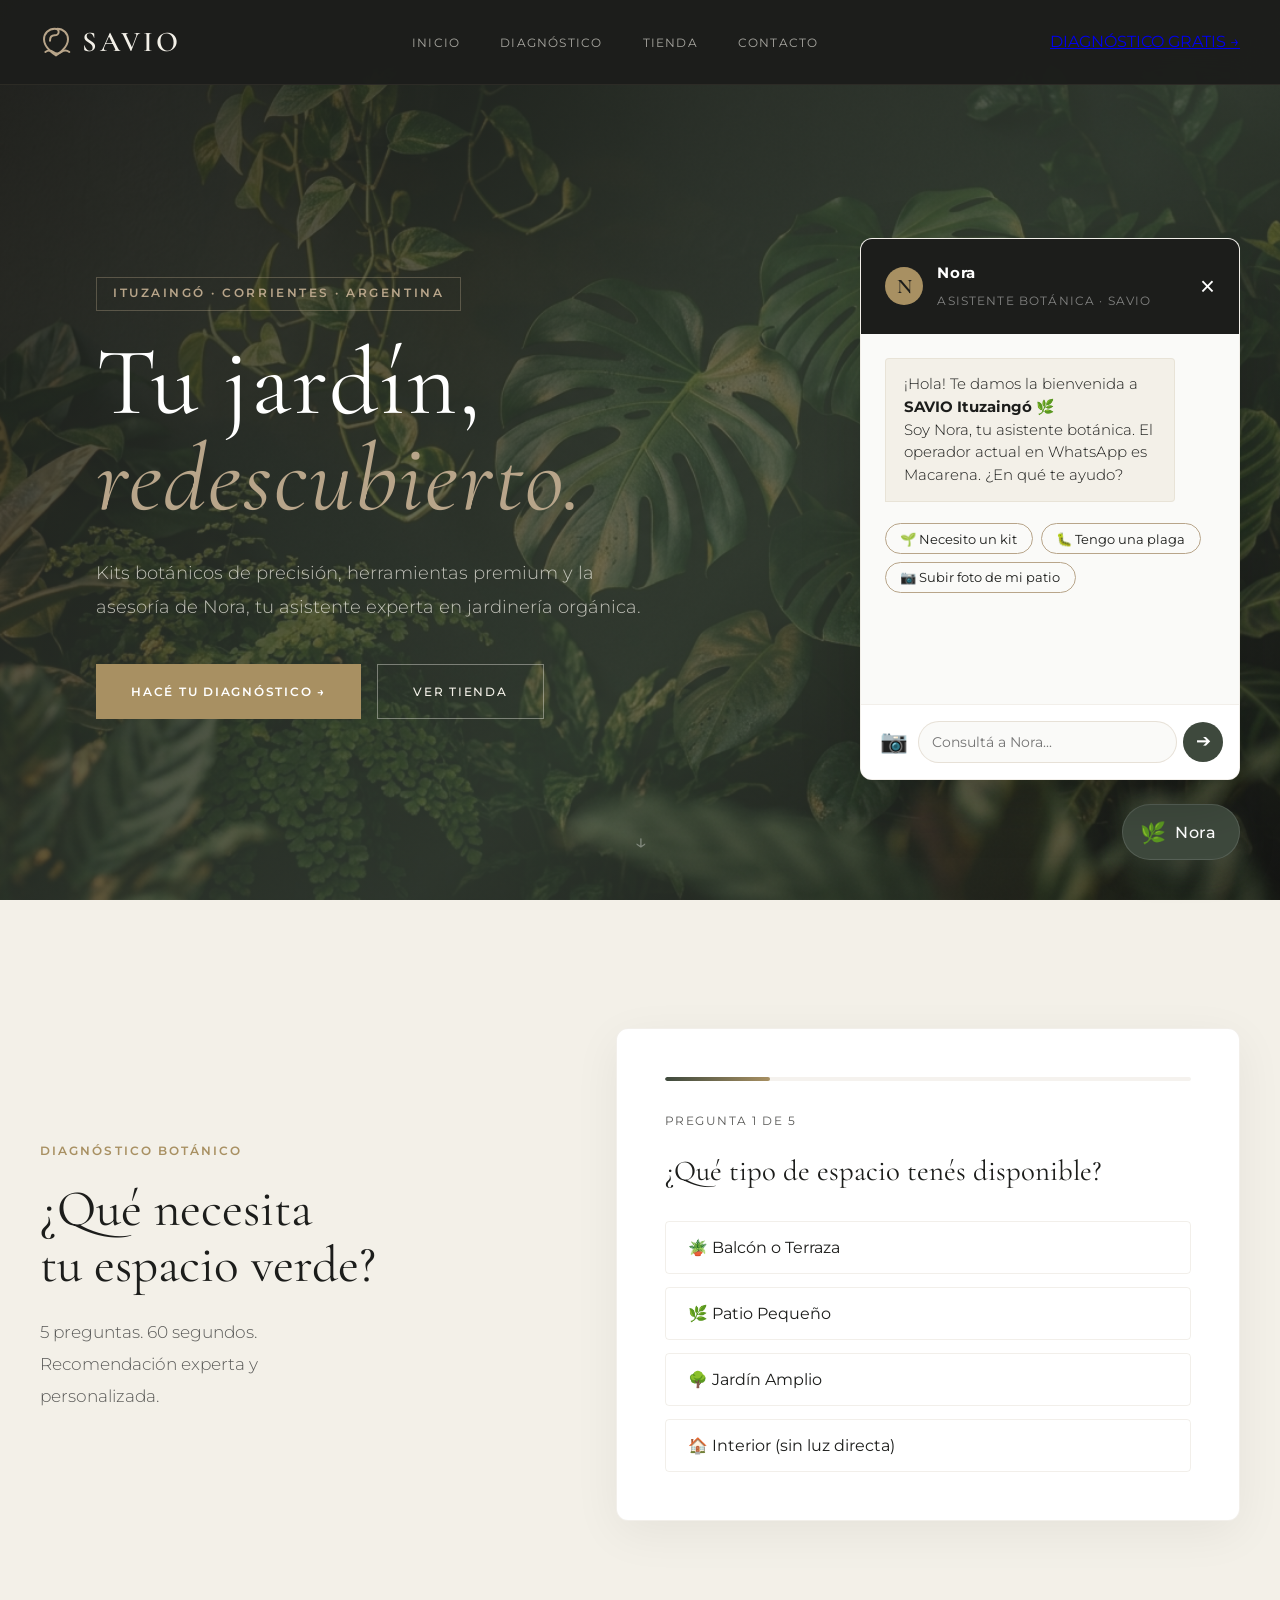
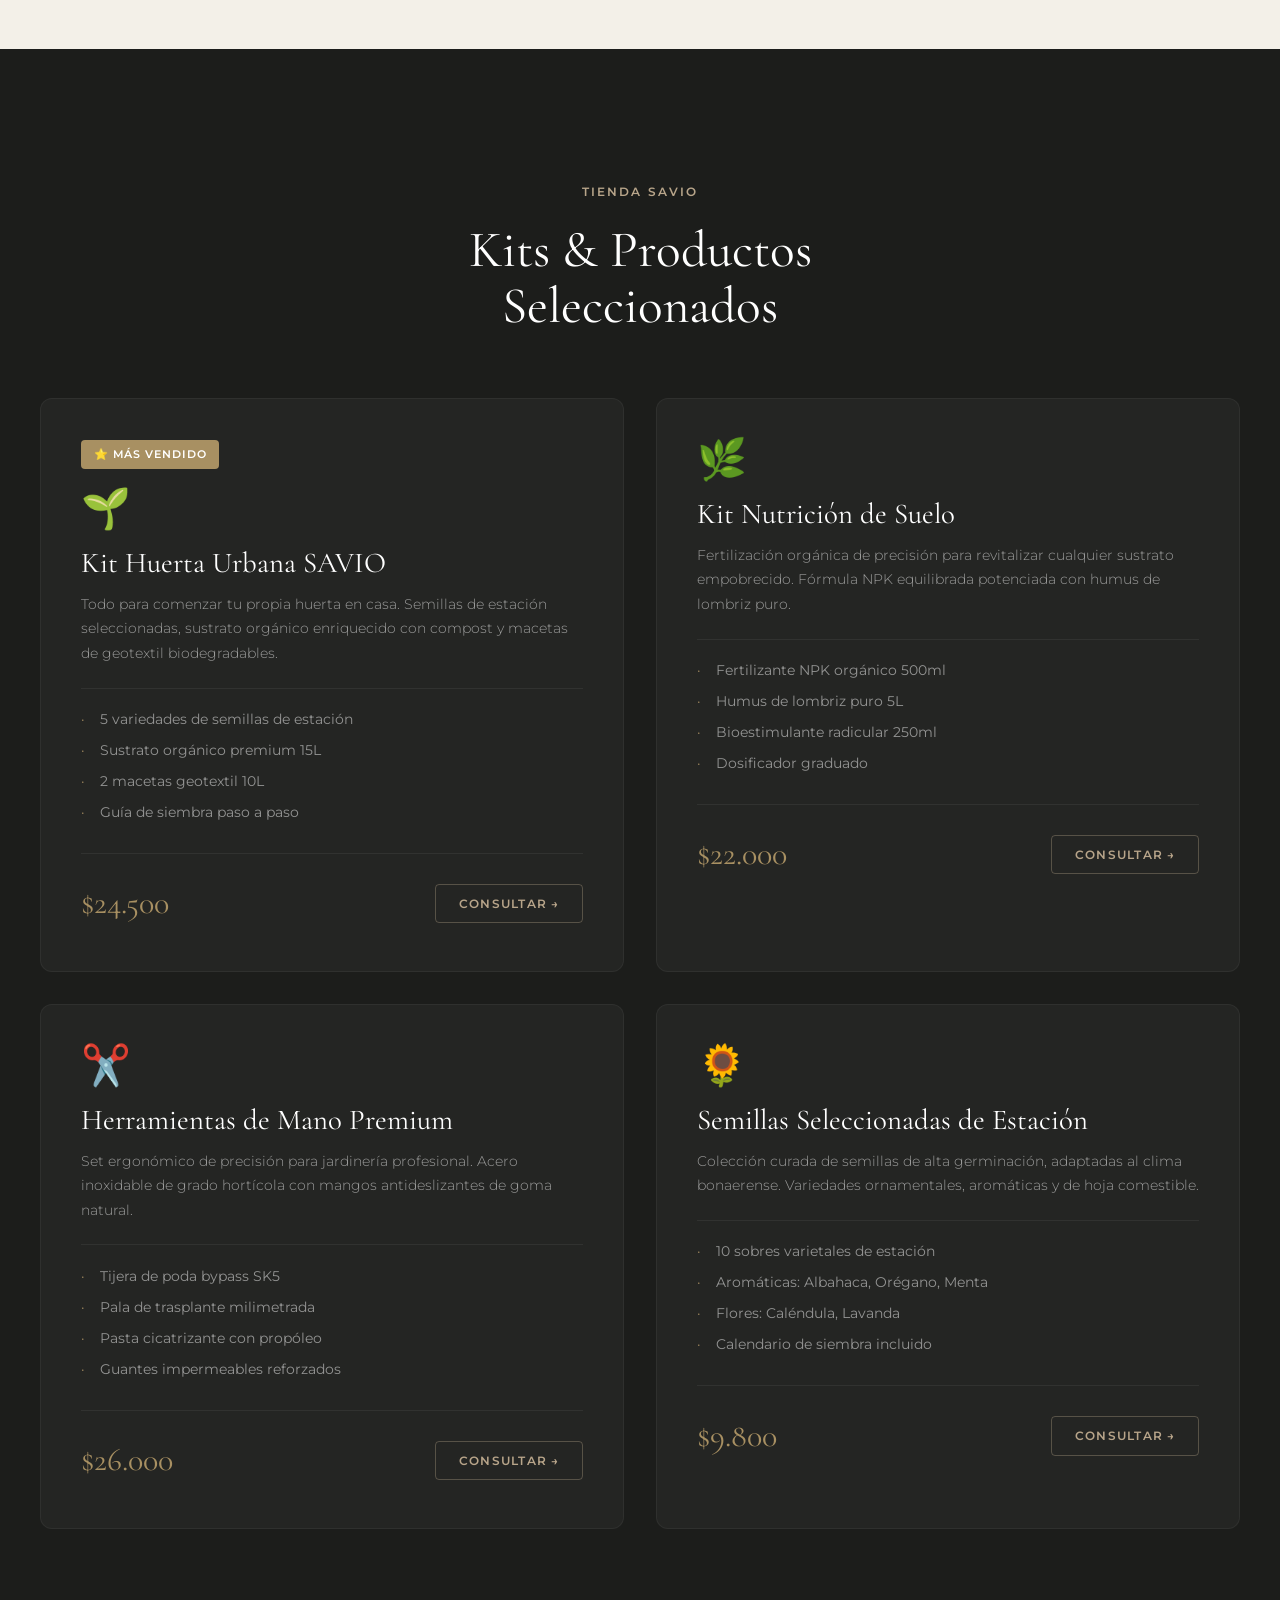
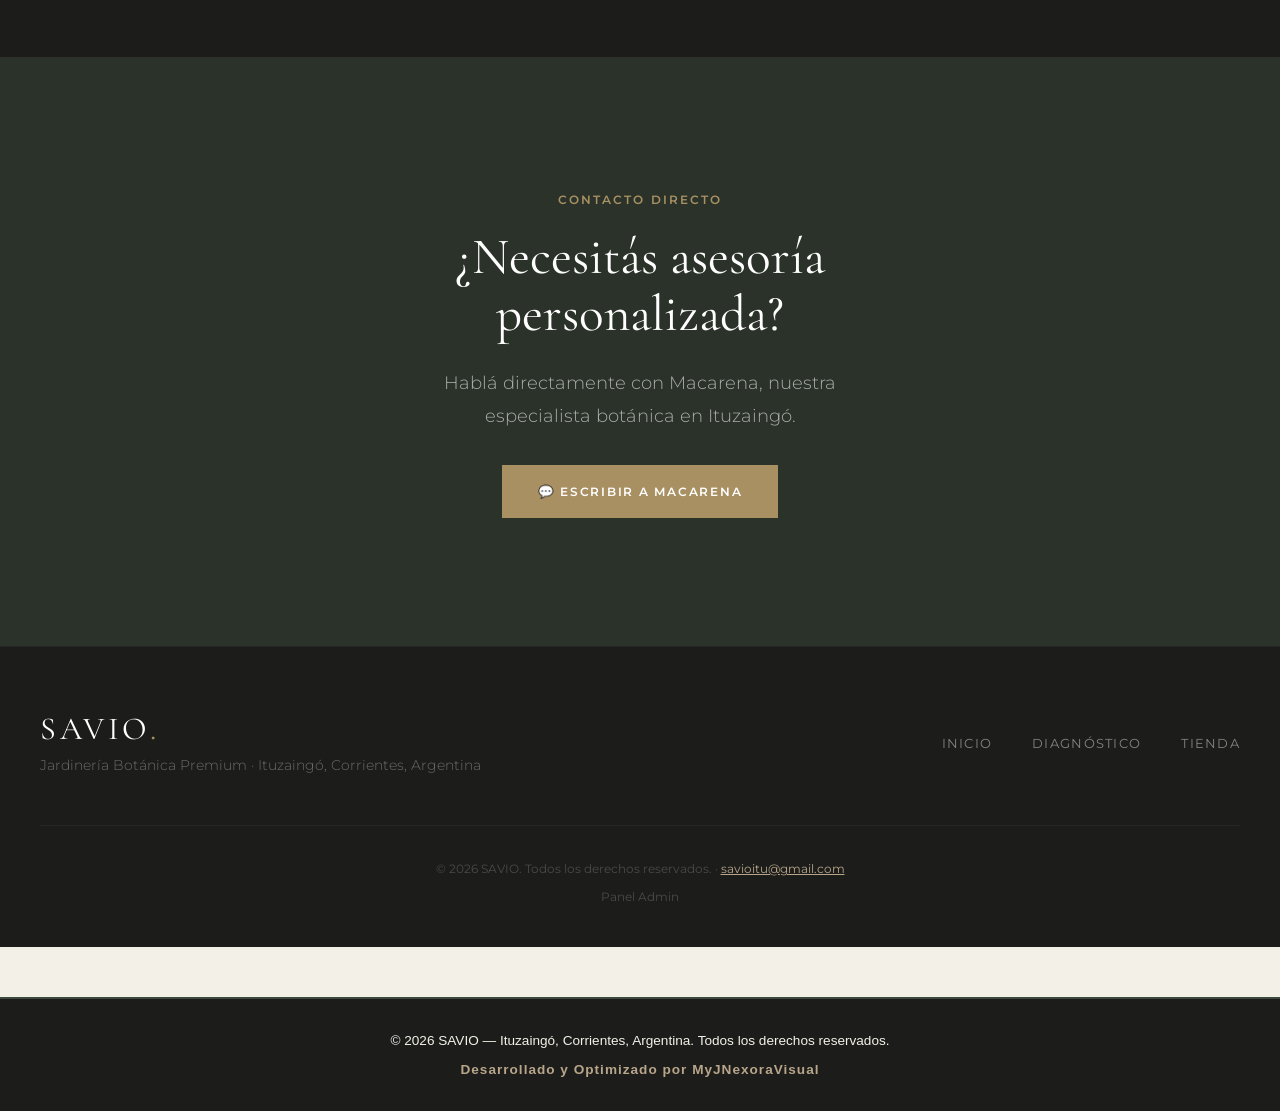
==== commit 03ac436a: "Add files via upload" ====
--- a/index.html
+++ b/index.html
@@ -272,19 +272,8 @@
     </div>
   </div>
 
-  <!-- Btn Top -->
-  <button id="btn-top" title="Volver arriba">↑</button>
-
   <script type="module" src="app.js"></script>
   <script>
-    // Btn Top Logic
-    const btnTop = document.getElementById('btn-top');
-    window.addEventListener('scroll', () => {
-      if (window.scrollY > 300) btnTop.style.display = 'flex';
-      else btnTop.style.display = 'none';
-    });
-    btnTop.addEventListener('click', () => window.scrollTo({top: 0, behavior: 'smooth'}));
-
     // PWA Install Logic
     let deferredPrompt;
     const pwaBanner = document.getElementById('pwa-banner');
@@ -305,5 +294,23 @@
       deferredPrompt = null;
     });
   </script>
+
+  <!-- PIE DE PÁGINA CON FIRMA DE AUTORÍA -->
+  <footer style="background-color: #1C1D1B; color: #F3F0E8; text-align: center; padding: 30px 20px; font-family: sans-serif; font-size: 0.85rem; border-top: 2px solid #3E493D; margin-top: 50px;">
+      <p style="margin: 0; color: #F3F0E8;">© 2026 SAVIO — Ituzaingó, Corrientes, Argentina. Todos los derechos reservados.</p>
+      <p style="margin: 5px 0 0 0; color: #B8A58A; font-weight: bold; letter-spacing: 1px;">Desarrollado y Optimizado por MyJNexoraVisual</p>
+  </footer>
+
+  <!-- FLECHA FLOTANTE PARA VOLVER ARRIBA -->
+  <button id="btn-top" onclick="window.scrollTo({top: 0, behavior: 'smooth'})" style="display: none; position: fixed; bottom: 20px; left: 20px; background-color: #B8A58A; color: #1C1D1B; border: none; width: 45px; height: 45px; border-radius: 50%; font-weight: bold; cursor: pointer; font-size: 1.2rem; z-index: 999; box-shadow: 0 4px 10px rgba(0,0,0,0.4); align-items: center; justify-content: center;">
+      ▲
+  </button>
+
+  <script>
+      window.addEventListener('scroll', () => {
+          const btn = document.getElementById('btn-top');
+          if (btn) btn.style.display = window.scrollY > 400 ? 'flex' : 'none';
+      });
+  </script>
 </body>
 </html>
